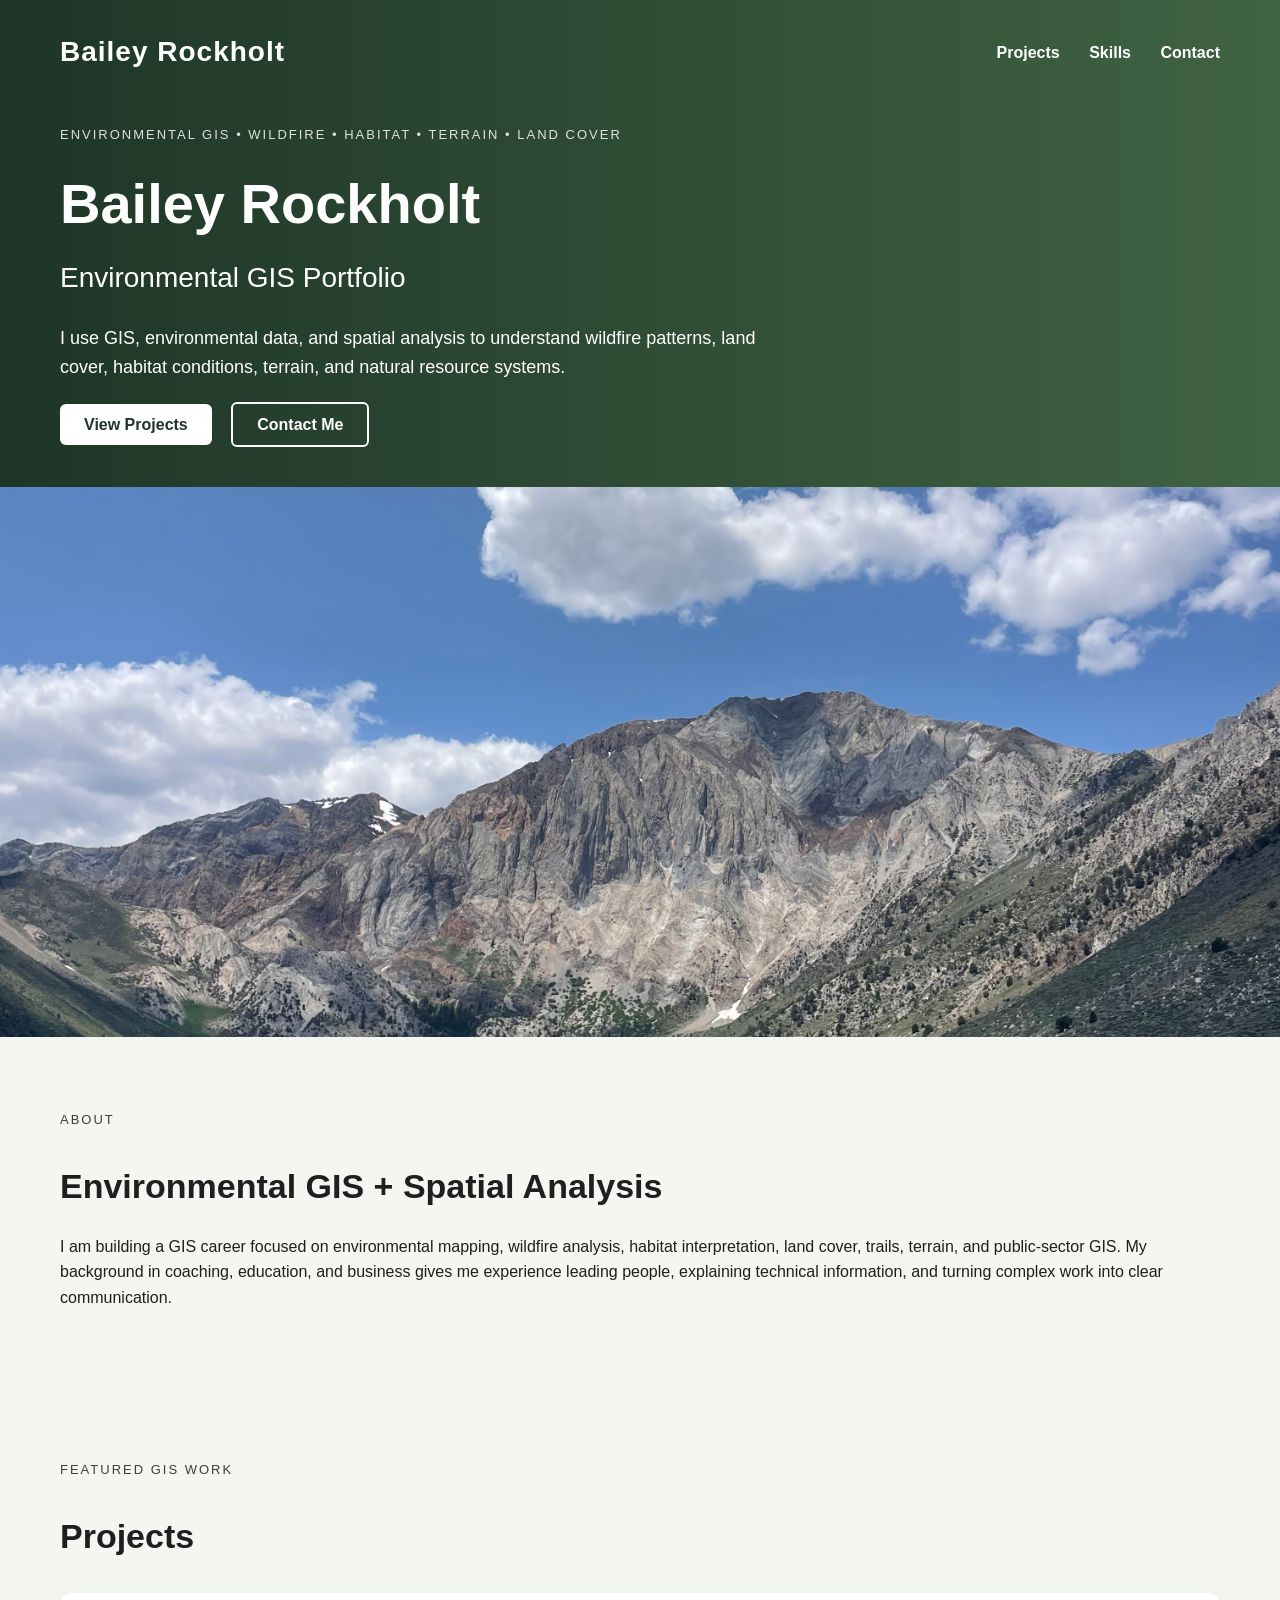
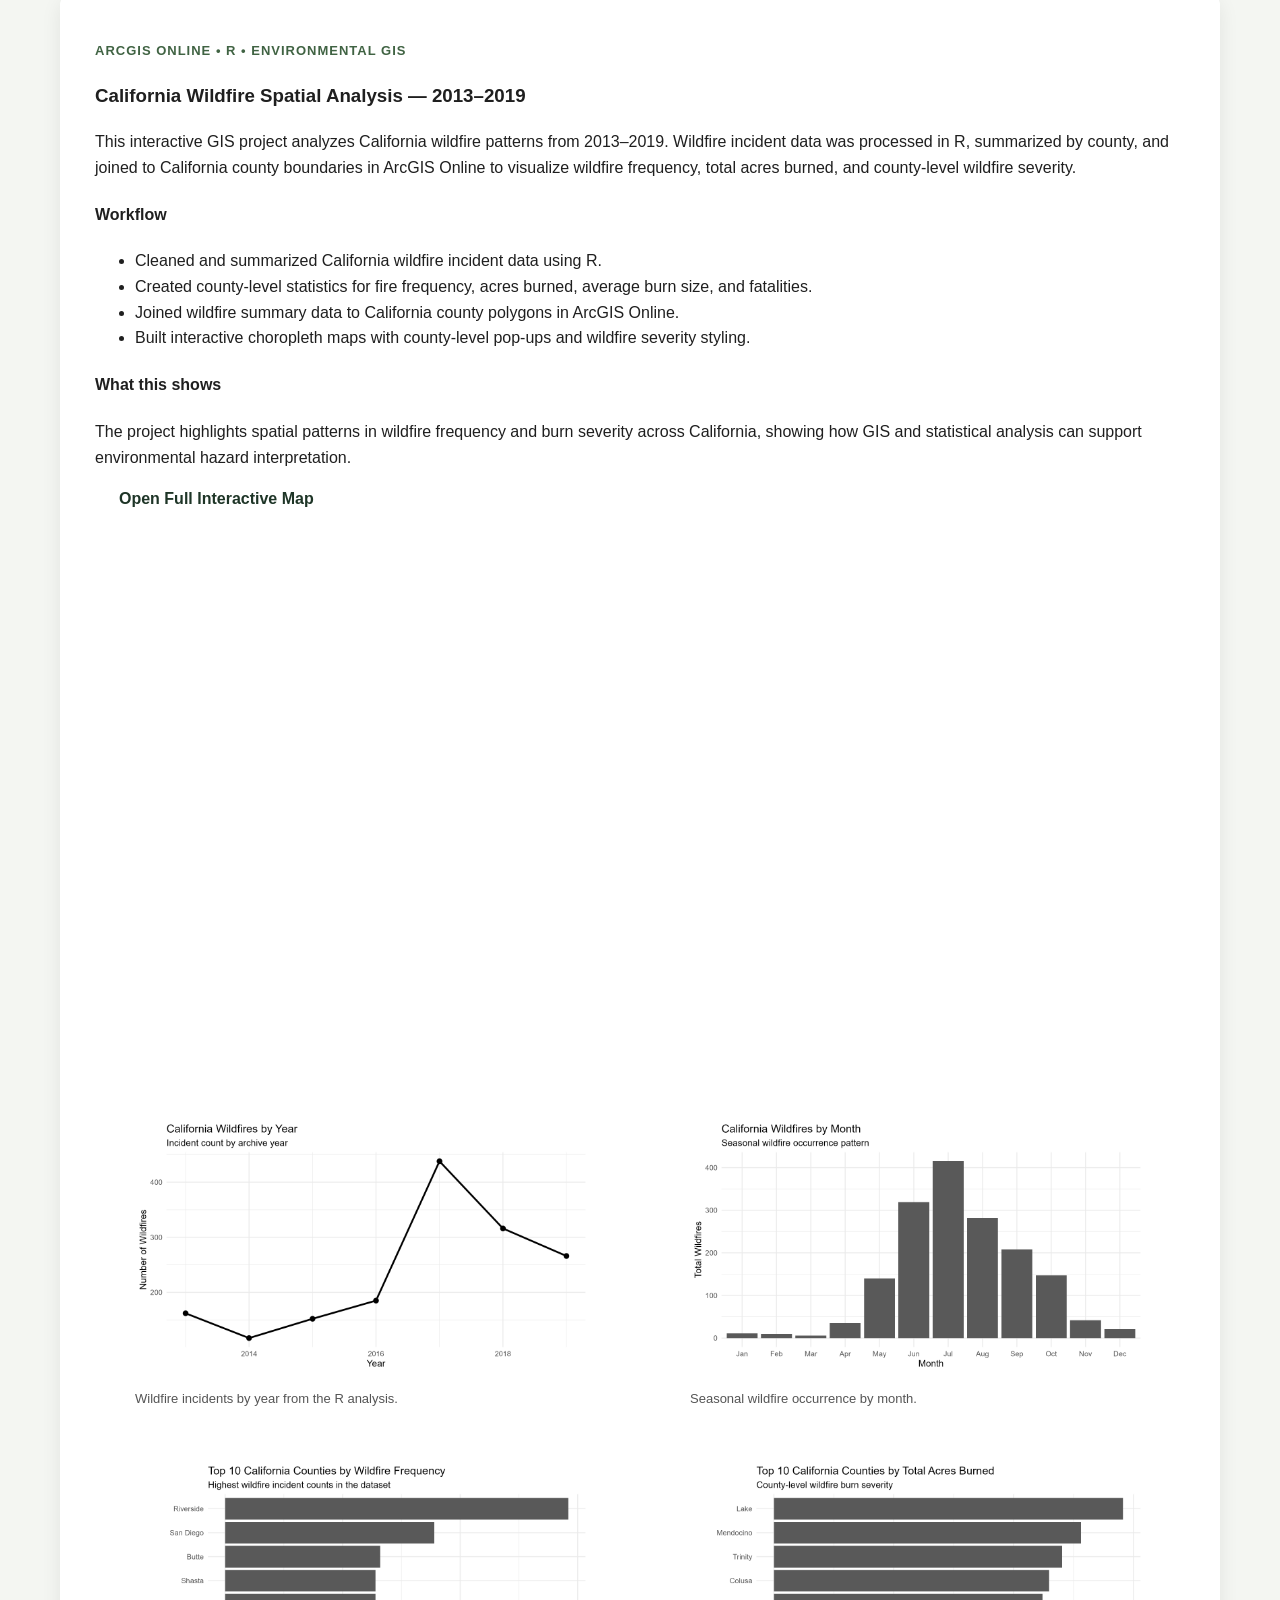
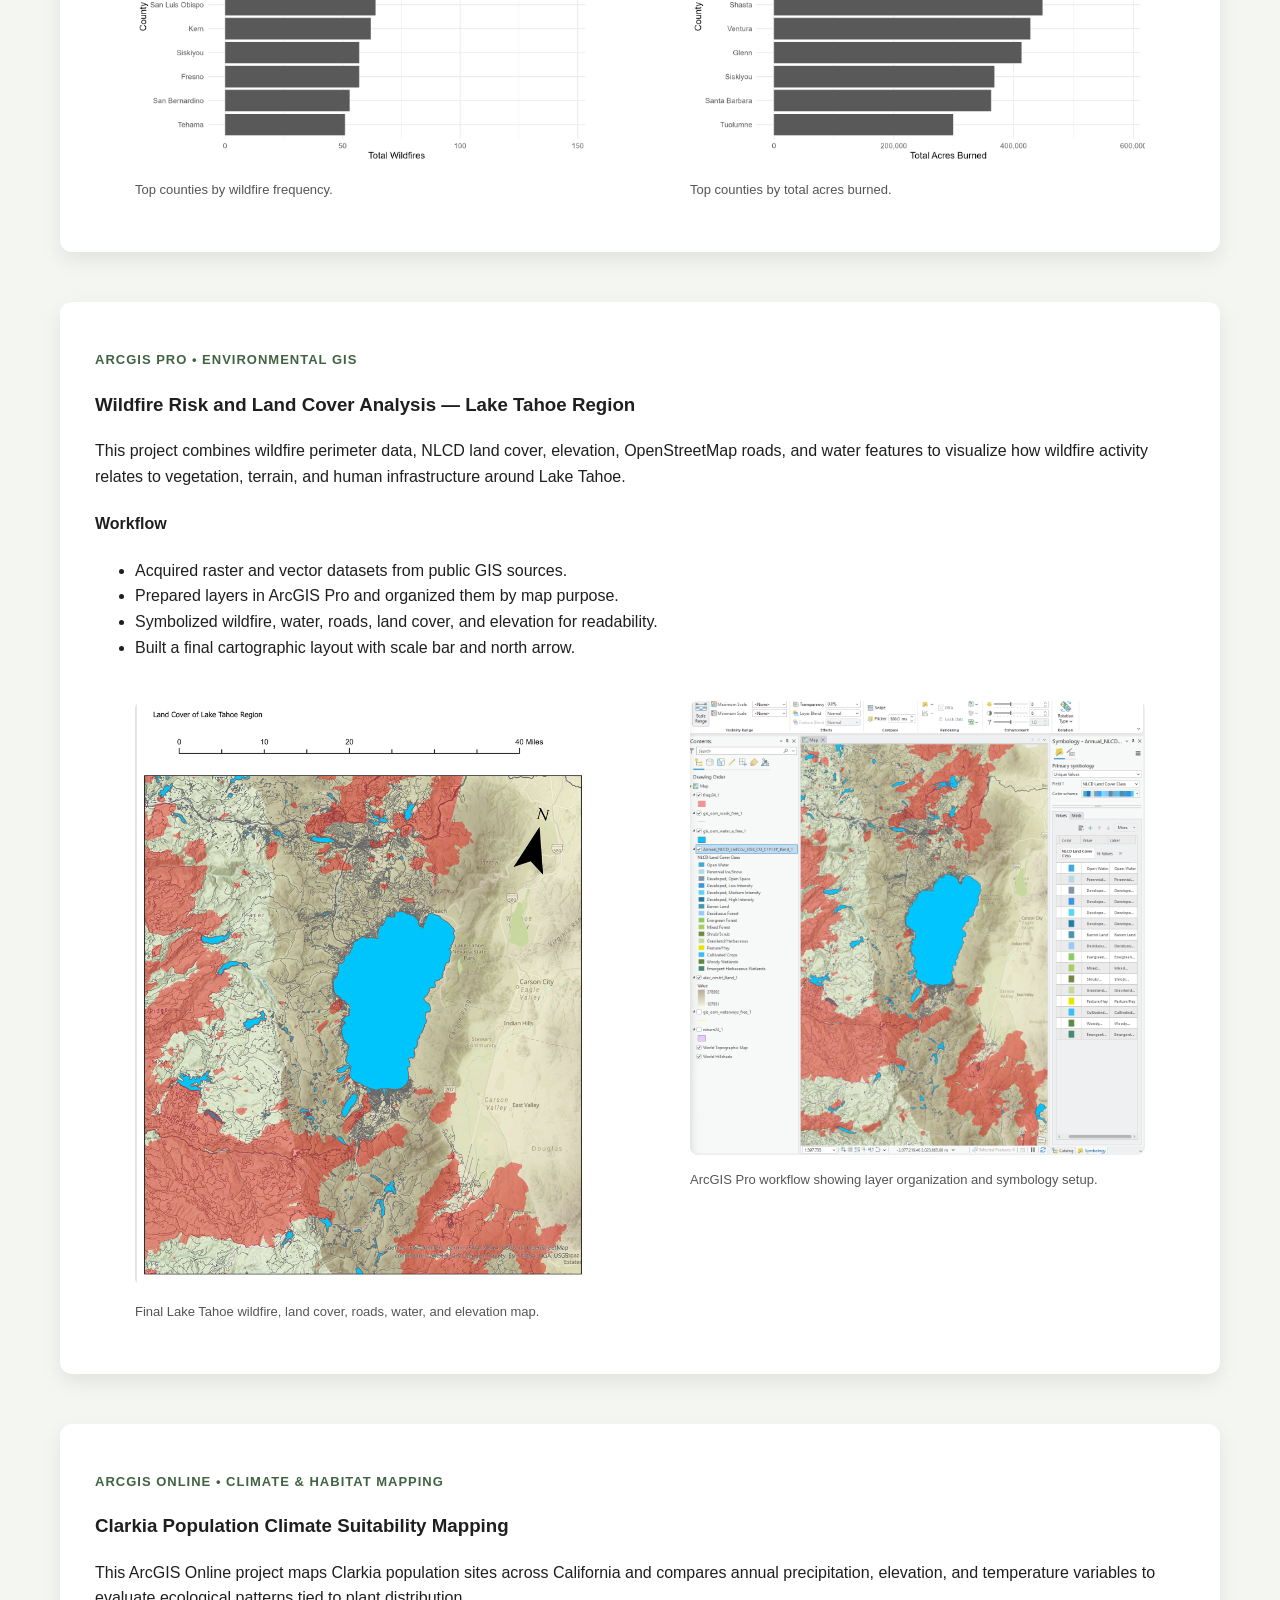
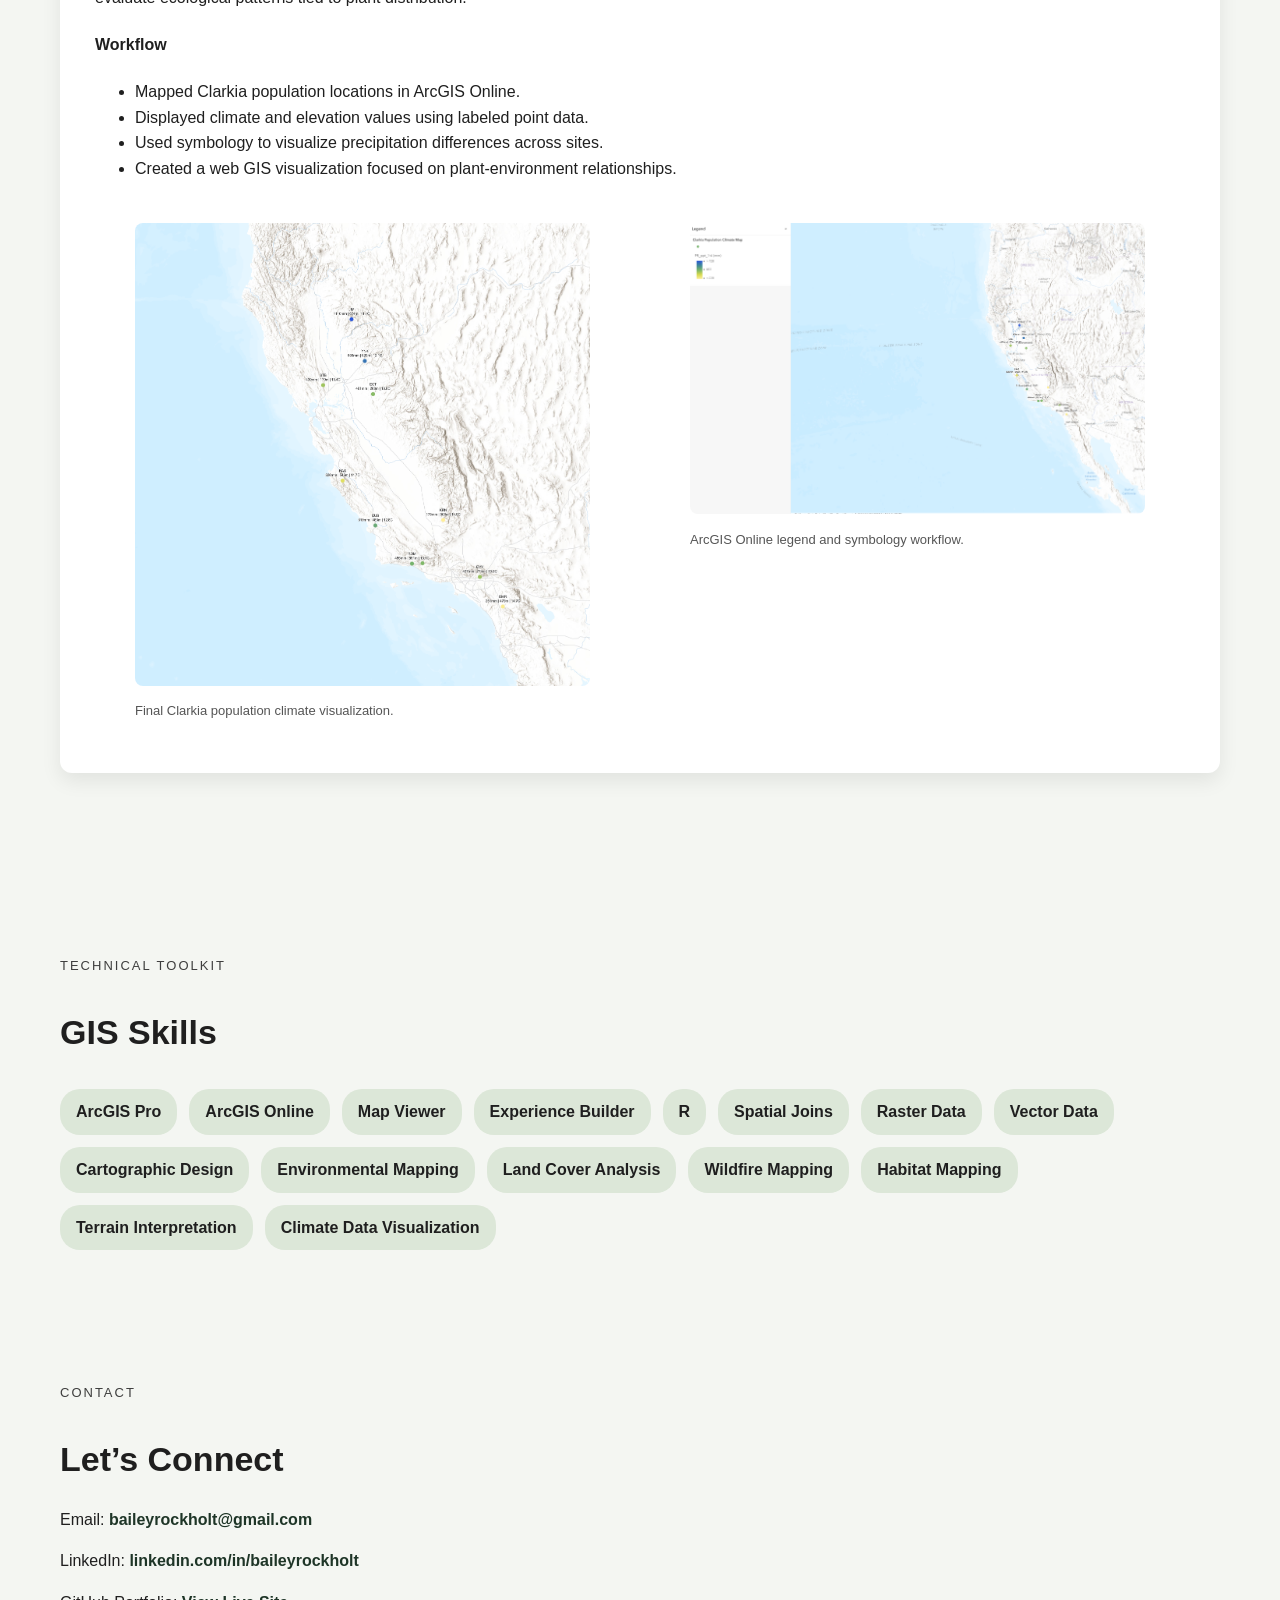
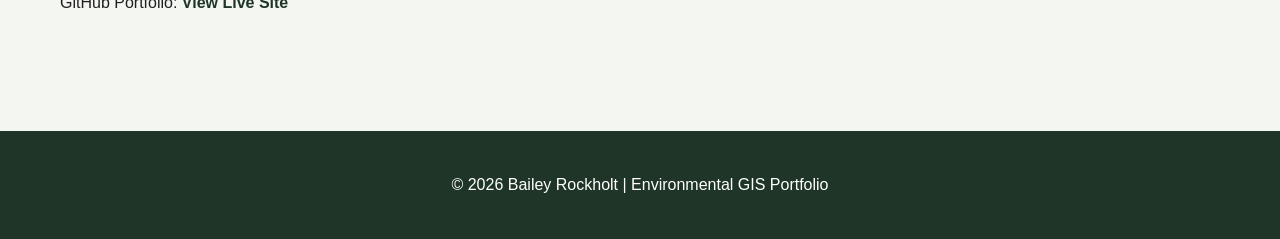
==== index.html @ 4b1bee7f "index.html" ====
<!DOCTYPE html>
<html lang="en">
<head>
  <meta charset="UTF-8" />
  <meta name="viewport" content="width=device-width, initial-scale=1.0" />
  <title>Bailey Rockholt | Environmental GIS Portfolio</title>
  <link rel="stylesheet" href="style.css" />
</head>

<body>
  <header class="hero">
    <nav>
      <div class="logo">Bailey Rockholt</div>
      <div class="nav-links">
        <a href="#projects">Projects</a>
        <a href="#skills">Skills</a>
        <a href="#contact">Contact</a>
      </div>
    </nav>

    <section class="hero-content">
      <p class="eyebrow">Environmental GIS • Wildfire • Habitat • Terrain • Land Cover</p>
      <h1>Bailey Rockholt</h1>
      <h2>Environmental GIS Portfolio</h2>
      <p class="intro">
        I use GIS, environmental data, and spatial analysis to understand wildfire patterns,
        land cover, habitat conditions, terrain, and natural resource systems.
      </p>

      <div class="hero-buttons">
        <a class="button primary" href="#projects">View Projects</a>
        <a class="button secondary" href="#contact">Contact Me</a>
      </div>
    </section>
  </header>

  <section class="hero-image-banner">
    <img src="hero-outdoors.jpeg" alt="Outdoor mountain lake landscape" />
  </section>

  <main>
    <section class="section about">
      <p class="eyebrow">About</p>
      <h2>Environmental GIS + Spatial Analysis</h2>
      <p>
        I am building a GIS career focused on environmental mapping, wildfire analysis,
        habitat interpretation, land cover, trails, terrain, and public-sector GIS.
        My background in coaching, education, and business gives me experience leading people,
        explaining technical information, and turning complex work into clear communication.
      </p>
    </section>

    <section id="projects" class="section">
      <div class="section-heading">
        <p class="eyebrow">Featured GIS Work</p>
        <h2>Projects</h2>
      </div>

      <article class="project-card featured-card">
        <div class="project-text">
          <p class="tag">ArcGIS Online • R • Environmental GIS</p>
          <h3>California Wildfire Spatial Analysis — 2013–2019</h3>
          <p>
            This interactive GIS project analyzes California wildfire patterns from 2013–2019.
            Wildfire incident data was processed in R, summarized by county, and joined to
            California county boundaries in ArcGIS Online to visualize wildfire frequency,
            total acres burned, and county-level wildfire severity.
          </p>

          <h4>Workflow</h4>
          <ul>
            <li>Cleaned and summarized California wildfire incident data using R.</li>
            <li>Created county-level statistics for fire frequency, acres burned, average burn size, and fatalities.</li>
            <li>Joined wildfire summary data to California county polygons in ArcGIS Online.</li>
            <li>Built interactive choropleth maps with county-level pop-ups and wildfire severity styling.</li>
          </ul>

          <h4>What this shows</h4>
          <p>
            The project highlights spatial patterns in wildfire frequency and burn severity across California,
            showing how GIS and statistical analysis can support environmental hazard interpretation.
          </p>

          <a class="button primary" href="https://arcg.is/1vK0ru3" target="_blank">
            Open Full Interactive Map
          </a>
        </div>

        <div class="map-embed">
          <iframe
            src="https://www.arcgis.com/apps/Embed/index.html?webmap=9f0e311728474400ae384e9b4a210f7d&extent=-125.7,31.1,-113.3,42.4&zoom=true&previewImage=false&scale=true&disable_scroll=true&theme=light"
            width="100%"
            height="560"
            frameborder="0"
            allowfullscreen>
          </iframe>
        </div>

        <div class="project-gallery">
          <figure>
            <img src="wildfire_year_chart.png" alt="California wildfires by year chart" />
            <figcaption>Wildfire incidents by year from the R analysis.</figcaption>
          </figure>

          <figure>
            <img src="wildfire_month_chart.png" alt="California wildfires by month chart" />
            <figcaption>Seasonal wildfire occurrence by month.</figcaption>
          </figure>

          <figure>
            <img src="wildfire_county_frequency_chart.png" alt="Top California counties by wildfire frequency chart" />
            <figcaption>Top counties by wildfire frequency.</figcaption>
          </figure>

          <figure>
            <img src="wildfire_acres_burned_chart.png" alt="Top California counties by acres burned chart" />
            <figcaption>Top counties by total acres burned.</figcaption>
          </figure>
        </div>
      </article>

      <article class="project-card">
        <div class="project-text">
          <p class="tag">ArcGIS Pro • Environmental GIS</p>
          <h3>Wildfire Risk and Land Cover Analysis — Lake Tahoe Region</h3>
          <p>
            This project combines wildfire perimeter data, NLCD land cover, elevation,
            OpenStreetMap roads, and water features to visualize how wildfire activity relates
            to vegetation, terrain, and human infrastructure around Lake Tahoe.
          </p>

          <h4>Workflow</h4>
          <ul>
            <li>Acquired raster and vector datasets from public GIS sources.</li>
            <li>Prepared layers in ArcGIS Pro and organized them by map purpose.</li>
            <li>Symbolized wildfire, water, roads, land cover, and elevation for readability.</li>
            <li>Built a final cartographic layout with scale bar and north arrow.</li>
          </ul>
        </div>

        <div class="project-gallery two-image">
          <figure>
            <img src="tahoe-final-map.png" alt="Final Lake Tahoe wildfire and land cover GIS map" />
            <figcaption>Final Lake Tahoe wildfire, land cover, roads, water, and elevation map.</figcaption>
          </figure>

          <figure>
            <img src="tahoe-workflow.png" alt="ArcGIS Pro Tahoe workflow screenshot" />
            <figcaption>ArcGIS Pro workflow showing layer organization and symbology setup.</figcaption>
          </figure>
        </div>
      </article>

      <article class="project-card">
        <div class="project-text">
          <p class="tag">ArcGIS Online • Climate & Habitat Mapping</p>
          <h3>Clarkia Population Climate Suitability Mapping</h3>
          <p>
            This ArcGIS Online project maps Clarkia population sites across California and compares
            annual precipitation, elevation, and temperature variables to evaluate ecological patterns
            tied to plant distribution.
          </p>

          <h4>Workflow</h4>
          <ul>
            <li>Mapped Clarkia population locations in ArcGIS Online.</li>
            <li>Displayed climate and elevation values using labeled point data.</li>
            <li>Used symbology to visualize precipitation differences across sites.</li>
            <li>Created a web GIS visualization focused on plant-environment relationships.</li>
          </ul>
        </div>

        <div class="project-gallery two-image">
          <figure>
            <img src="clarkia-final-map.png" alt="Clarkia final climate map" />
            <figcaption>Final Clarkia population climate visualization.</figcaption>
          </figure>

          <figure>
            <img src="clarkia-workflow.png" alt="Clarkia ArcGIS Online workflow screenshot" />
            <figcaption>ArcGIS Online legend and symbology workflow.</figcaption>
          </figure>
        </div>
      </article>
    </section>

    <section id="skills" class="section skills">
      <div class="section-heading">
        <p class="eyebrow">Technical Toolkit</p>
        <h2>GIS Skills</h2>
      </div>

      <div class="skill-grid">
        <span>ArcGIS Pro</span>
        <span>ArcGIS Online</span>
        <span>Map Viewer</span>
        <span>Experience Builder</span>
        <span>R</span>
        <span>Spatial Joins</span>
        <span>Raster Data</span>
        <span>Vector Data</span>
        <span>Cartographic Design</span>
        <span>Environmental Mapping</span>
        <span>Land Cover Analysis</span>
        <span>Wildfire Mapping</span>
        <span>Habitat Mapping</span>
        <span>Terrain Interpretation</span>
        <span>Climate Data Visualization</span>
      </div>
    </section>

    <section id="contact" class="section contact">
      <p class="eyebrow">Contact</p>
      <h2>Let’s Connect</h2>
      <p>Email: <a href="mailto:baileyrockholt@gmail.com">baileyrockholt@gmail.com</a></p>
      <p>LinkedIn: <a href="https://linkedin.com/in/baileyrockholt" target="_blank">linkedin.com/in/baileyrockholt</a></p>
      <p>GitHub Portfolio: <a href="https://baileyrockholt.github.io/Bailey-Rockholt-GIS-Portfolio/" target="_blank">View Live Site</a></p>
    </section>
  </main>

  <footer>
    <p>© 2026 Bailey Rockholt | Environmental GIS Portfolio</p>
  </footer>
</body>
</html>
---- style.css ----
body {
    margin: 0;
    font-family: Arial, Helvetica, sans-serif;
    background: #f4f6f2;
    color: #1f1f1f;
    line-height: 1.6;
}

.hero {
    background: linear-gradient(to right, #1e3527, #406343);
    color: white;
    padding: 30px 60px 50px 60px;
}

nav {
    display: flex;
    justify-content: space-between;
    align-items: center;
    margin-bottom: 50px;
}

.logo {
    font-size: 28px;
    font-weight: bold;
    letter-spacing: 1px;
}

.nav-links a {
    color: white;
    text-decoration: none;
    margin-left: 25px;
    font-weight: bold;
}

.hero-content {
    max-width: 800px;
}

.eyebrow {
    text-transform: uppercase;
    letter-spacing: 2px;
    font-size: 13px;
    opacity: .85;
}

.hero h1 {
    font-size: 56px;
    margin: 10px 0 0 0;
}

.hero h2 {
    font-size: 28px;
    margin-top: 8px;
    font-weight: normal;
}

.intro {
    font-size: 18px;
    max-width: 700px;
    margin-top: 20px;
}

.hero-buttons {
    margin-top: 30px;
}

.button {
    padding: 12px 24px;
    text-decoration: none;
    border-radius: 6px;
    margin-right: 15px;
    font-weight: bold;
}

.primary {
    background: white;
    color: #1e3527;
}

.secondary {
    border: 2px solid white;
    color: white;
}

.hero-image-banner img {
    width: 100%;
    max-height: 550px;
    object-fit: cover;
    display: block;
}

.section {
    padding: 60px;
}

.section-heading {
    margin-bottom: 30px;
}

.section h2 {
    font-size: 34px;
    margin-bottom: 20px;
}

.project-card {
    background: white;
    padding: 35px;
    margin-bottom: 50px;
    border-radius: 12px;
    box-shadow: 0 8px 20px rgba(0,0,0,0.08);
}

.tag {
    color: #406343;
    font-weight: bold;
    text-transform: uppercase;
    font-size: 13px;
    letter-spacing: 1px;
}

.project-gallery {
    display: grid;
    grid-template-columns: 1fr 1fr;
    gap: 20px;
    margin-top: 25px;
}

.project-gallery img {
    width: 100%;
    border-radius: 8px;
}

.project-gallery figcaption {
    font-size: 13px;
    margin-top: 8px;
    color: #555;
}

.skill-grid {
    display: flex;
    flex-wrap: wrap;
    gap: 12px;
}

.skill-grid span {
    background: #dce7d8;
    padding: 10px 16px;
    border-radius: 20px;
    font-weight: bold;
}

.contact a {
    color: #1e3527;
    text-decoration: none;
    font-weight: bold;
}

footer {
    background: #1e3527;
    color: white;
    text-align: center;
    padding: 25px;
    margin-top: 40px;
}
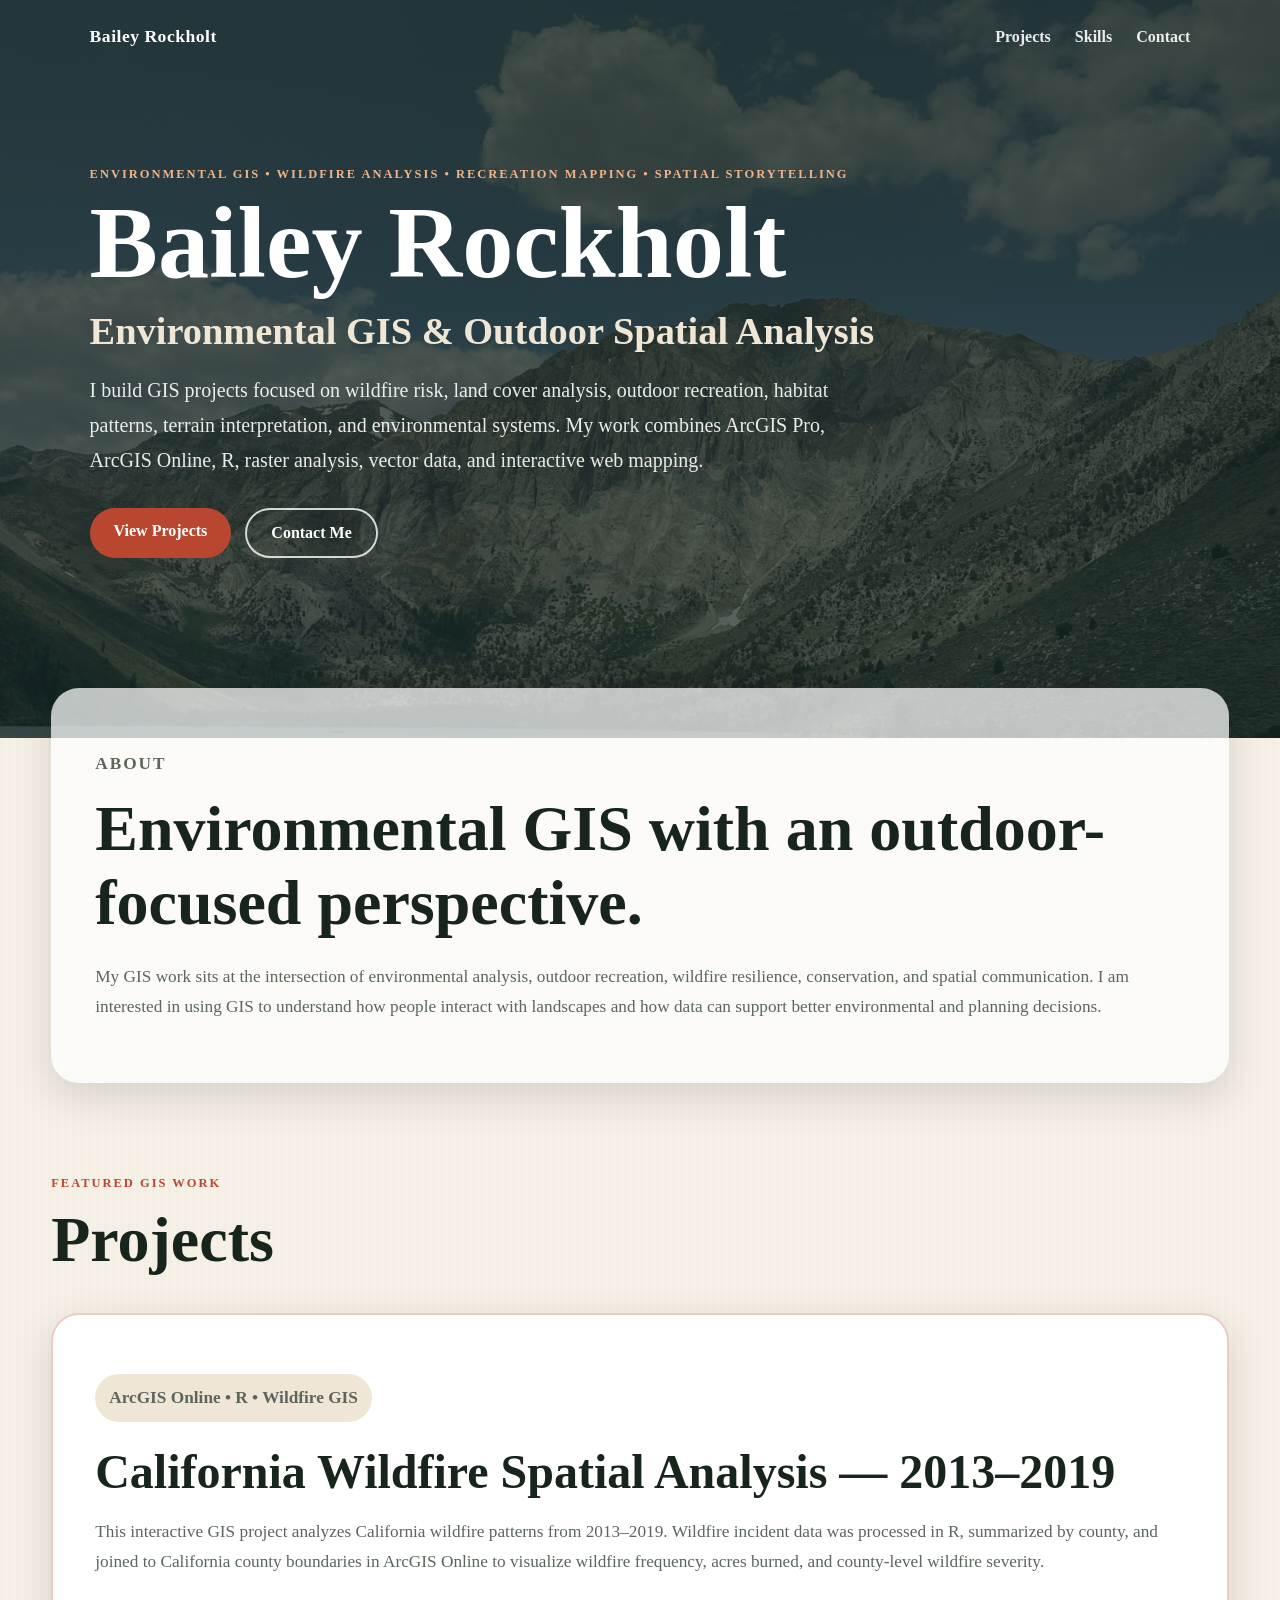
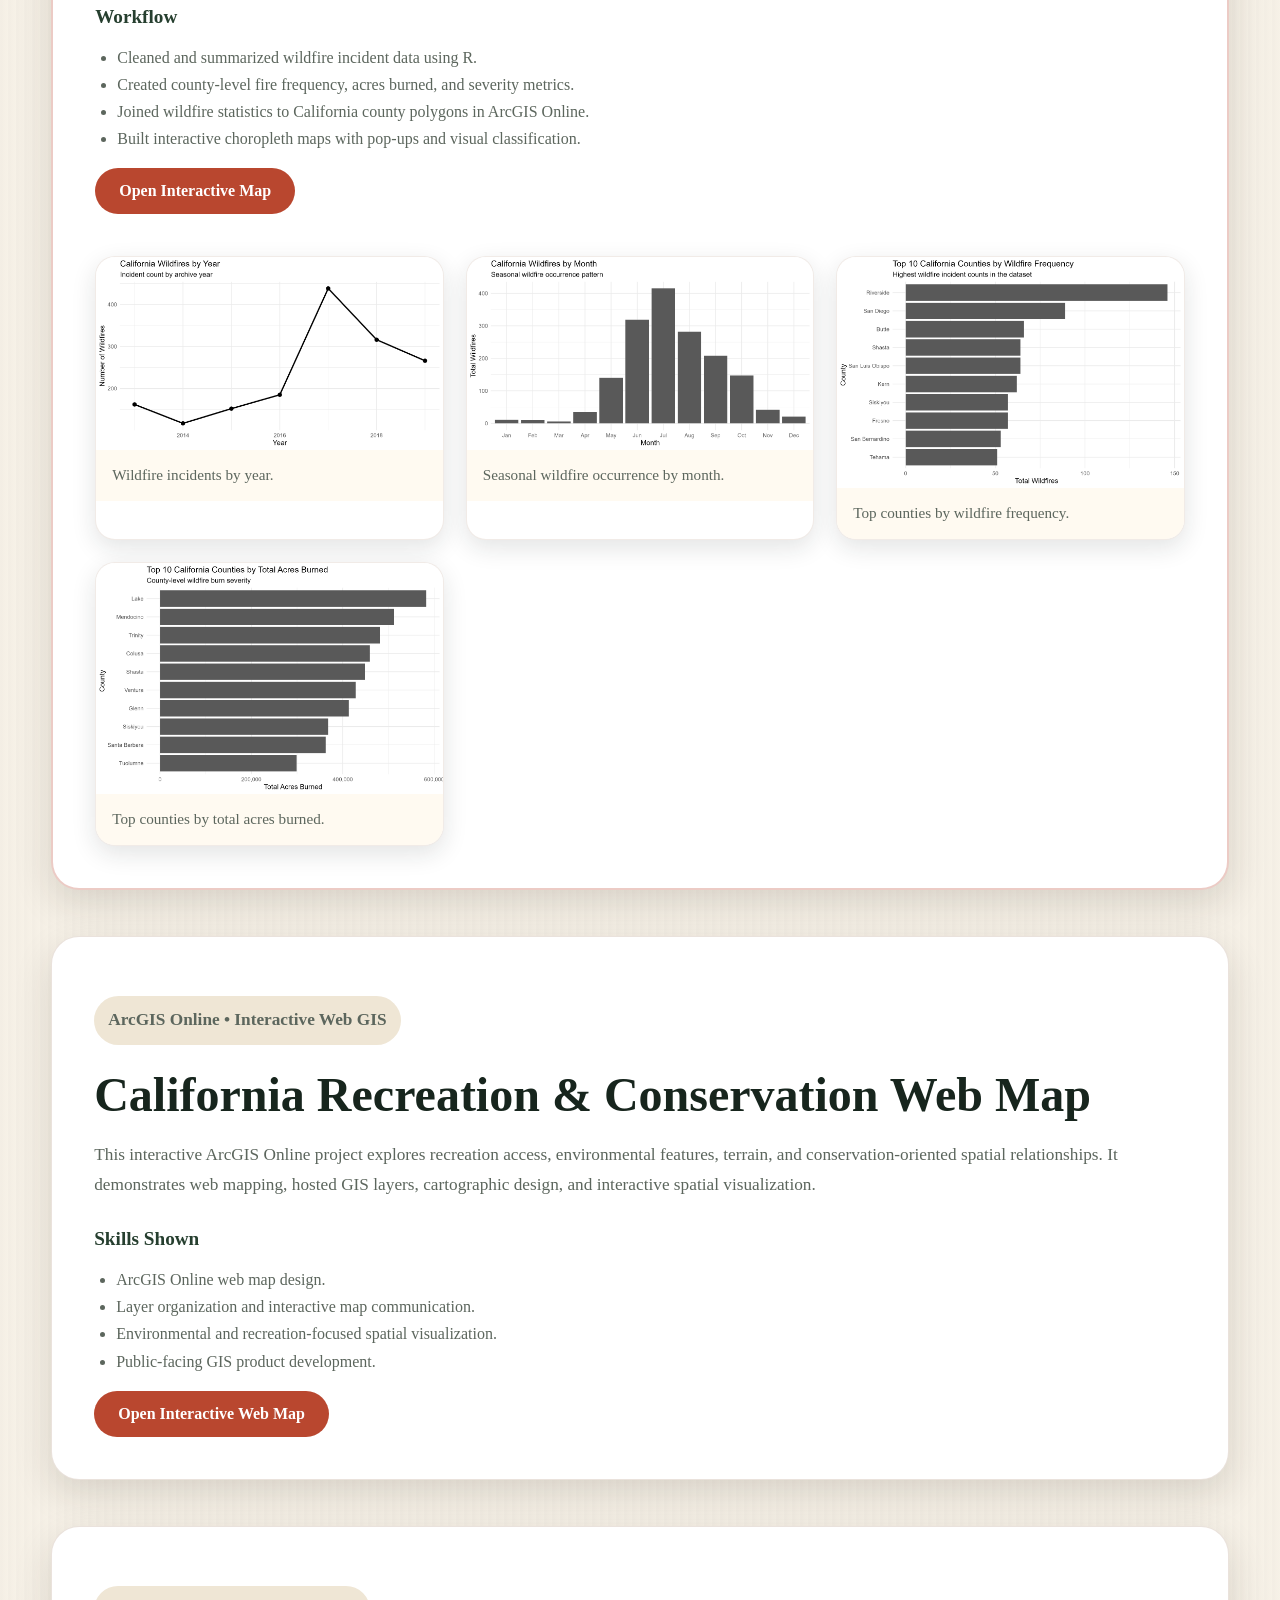
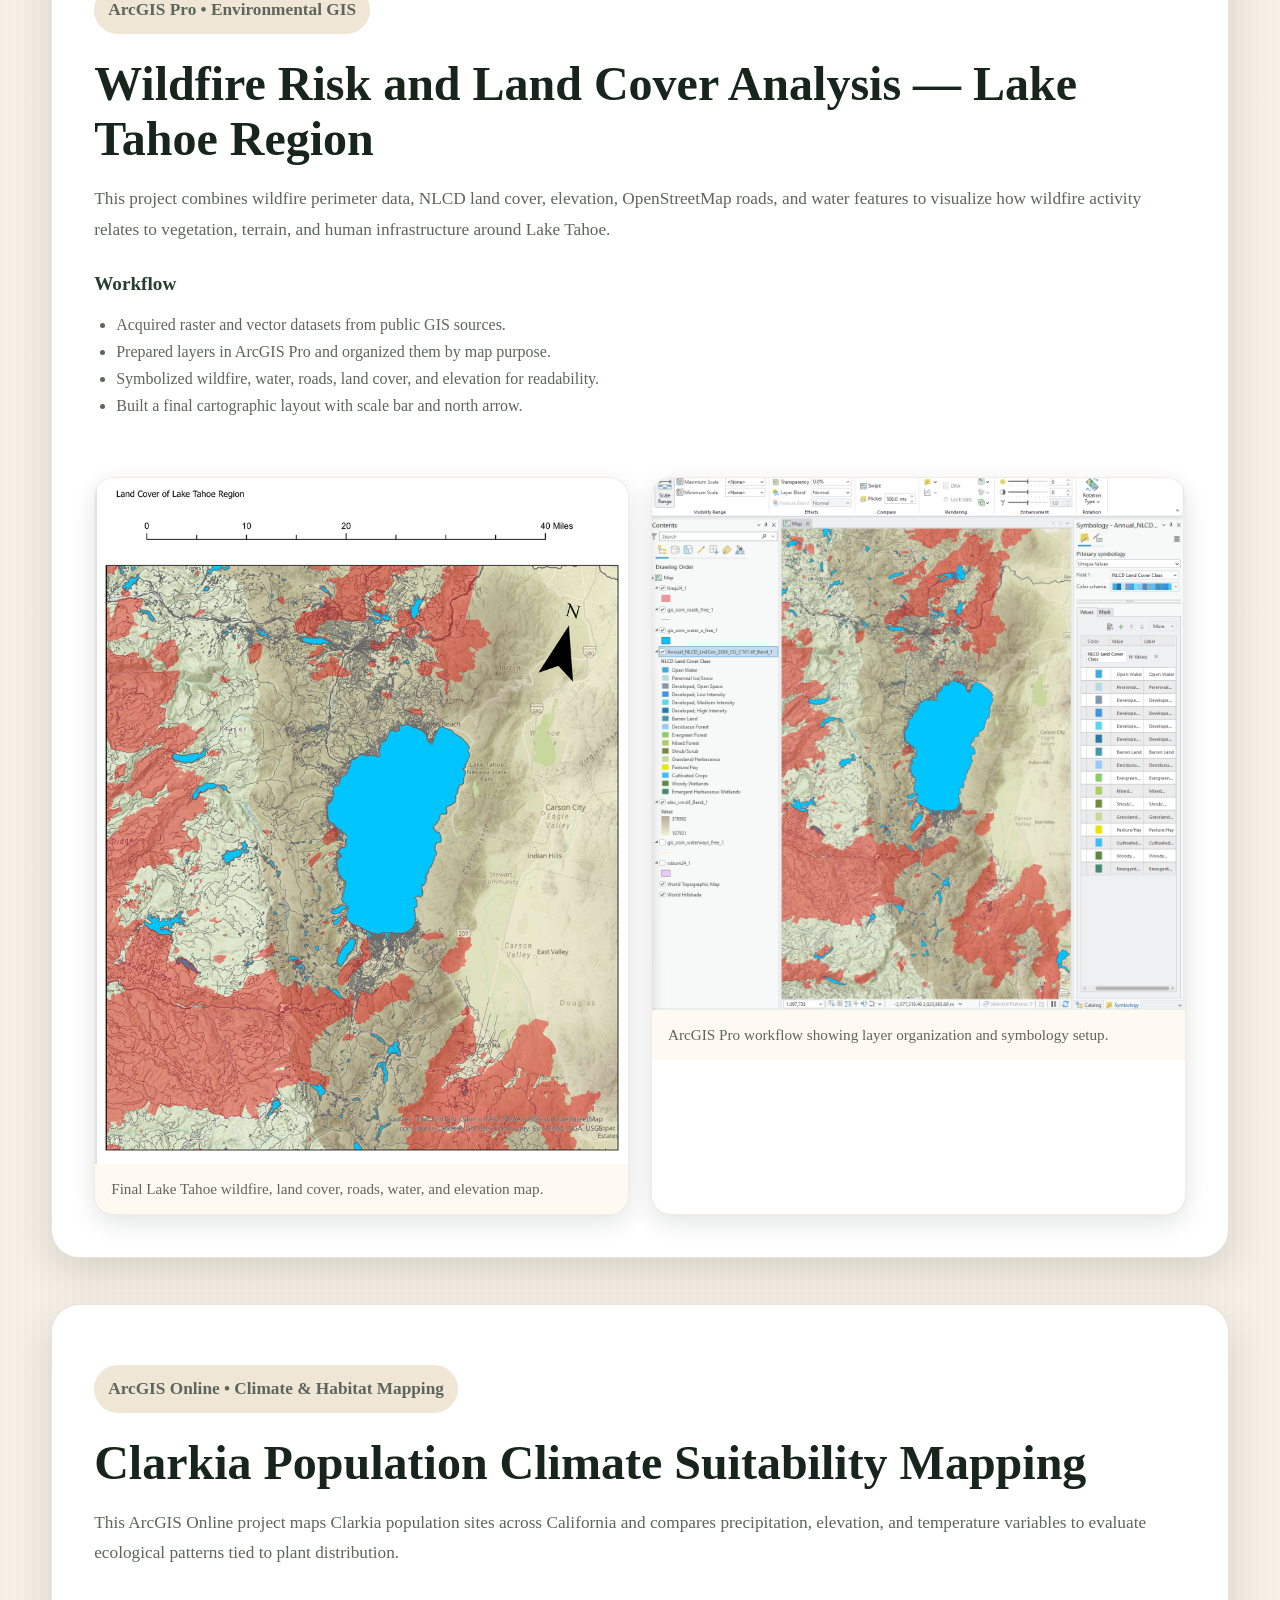
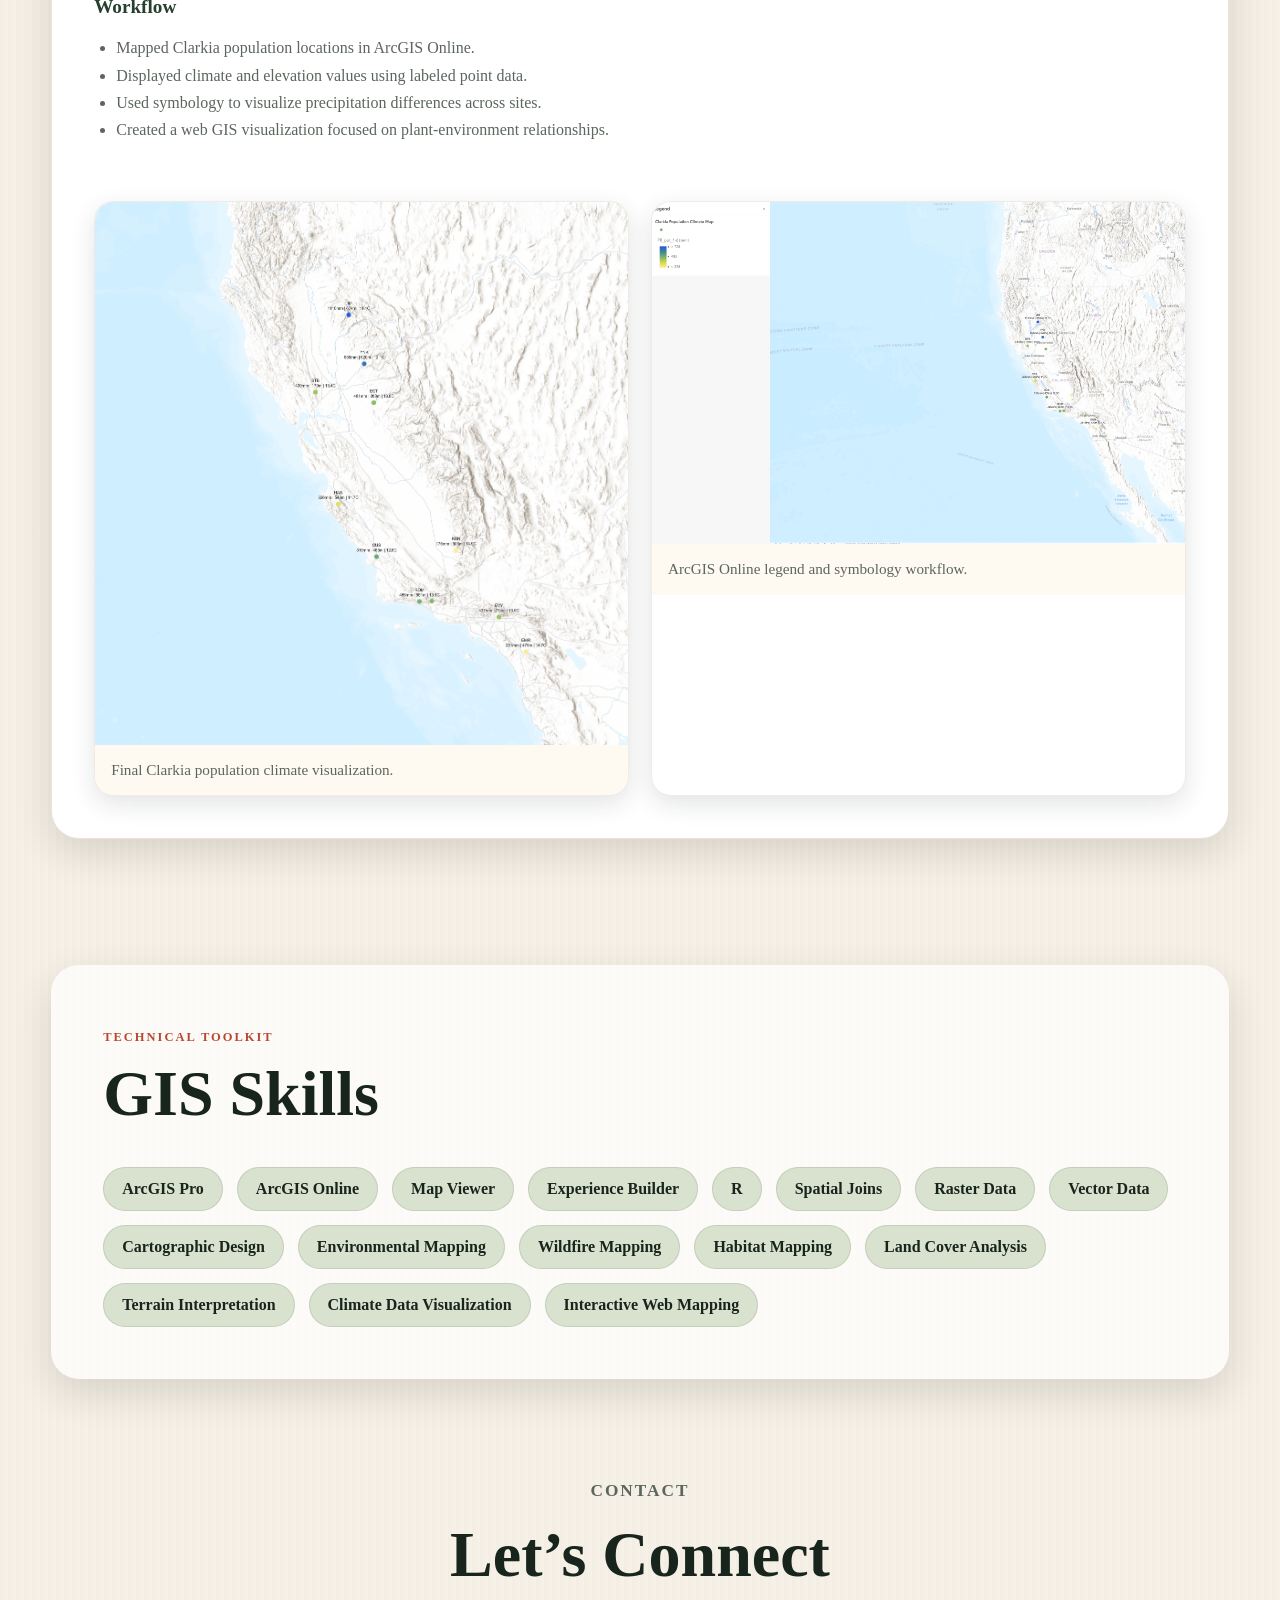
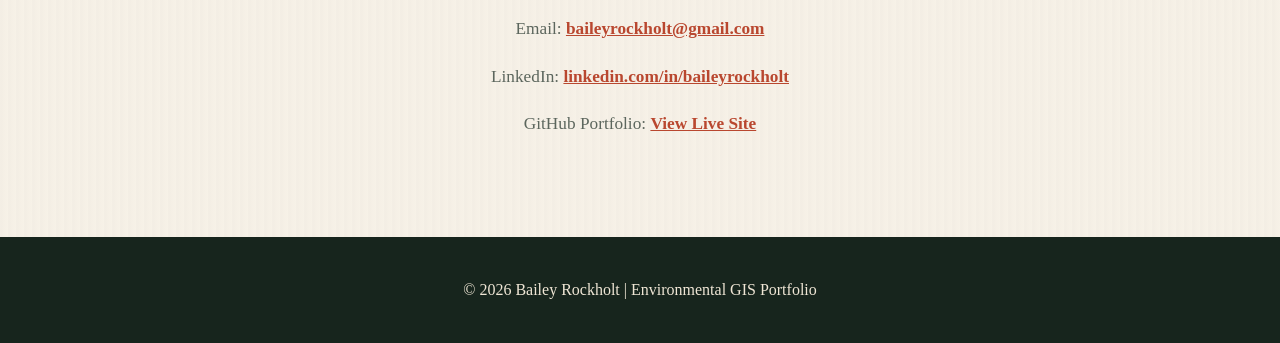
==== commit 55f1a862: "index.html" ====
--- a/index.html
+++ b/index.html
@@ -19,12 +19,13 @@
     </nav>
 
     <section class="hero-content">
-      <p class="eyebrow">Environmental GIS • Wildfire • Habitat • Terrain • Land Cover</p>
+      <p class="eyebrow">Environmental GIS • Wildfire Analysis • Recreation Mapping • Spatial Storytelling</p>
       <h1>Bailey Rockholt</h1>
-      <h2>Environmental GIS Portfolio</h2>
+      <h2>Environmental GIS & Outdoor Spatial Analysis</h2>
       <p class="intro">
-        I use GIS, environmental data, and spatial analysis to understand wildfire patterns,
-        land cover, habitat conditions, terrain, and natural resource systems.
+        I build GIS projects focused on wildfire risk, land cover analysis, outdoor recreation,
+        habitat patterns, terrain interpretation, and environmental systems. My work combines
+        ArcGIS Pro, ArcGIS Online, R, raster analysis, vector data, and interactive web mapping.
       </p>
 
       <div class="hero-buttons">
@@ -34,19 +35,15 @@
     </section>
   </header>
 
-  <section class="hero-image-banner">
-    <img src="hero-outdoors.jpeg" alt="Outdoor mountain lake landscape" />
-  </section>
-
   <main>
     <section class="section about">
       <p class="eyebrow">About</p>
-      <h2>Environmental GIS + Spatial Analysis</h2>
+      <h2>Environmental GIS with an outdoor-focused perspective.</h2>
       <p>
-        I am building a GIS career focused on environmental mapping, wildfire analysis,
-        habitat interpretation, land cover, trails, terrain, and public-sector GIS.
-        My background in coaching, education, and business gives me experience leading people,
-        explaining technical information, and turning complex work into clear communication.
+        My GIS work sits at the intersection of environmental analysis, outdoor recreation,
+        wildfire resilience, conservation, and spatial communication. I am interested in using
+        GIS to understand how people interact with landscapes and how data can support better
+        environmental and planning decisions.
       </p>
     </section>
 
@@ -58,64 +55,72 @@
 
       <article class="project-card featured-card">
         <div class="project-text">
-          <p class="tag">ArcGIS Online • R • Environmental GIS</p>
+          <p class="tag">ArcGIS Online • R • Wildfire GIS</p>
           <h3>California Wildfire Spatial Analysis — 2013–2019</h3>
           <p>
             This interactive GIS project analyzes California wildfire patterns from 2013–2019.
             Wildfire incident data was processed in R, summarized by county, and joined to
             California county boundaries in ArcGIS Online to visualize wildfire frequency,
-            total acres burned, and county-level wildfire severity.
+            acres burned, and county-level wildfire severity.
           </p>
 
           <h4>Workflow</h4>
           <ul>
-            <li>Cleaned and summarized California wildfire incident data using R.</li>
-            <li>Created county-level statistics for fire frequency, acres burned, average burn size, and fatalities.</li>
-            <li>Joined wildfire summary data to California county polygons in ArcGIS Online.</li>
-            <li>Built interactive choropleth maps with county-level pop-ups and wildfire severity styling.</li>
-          </ul>
-
-          <h4>What this shows</h4>
-          <p>
-            The project highlights spatial patterns in wildfire frequency and burn severity across California,
-            showing how GIS and statistical analysis can support environmental hazard interpretation.
-          </p>
+            <li>Cleaned and summarized wildfire incident data using R.</li>
+            <li>Created county-level fire frequency, acres burned, and severity metrics.</li>
+            <li>Joined wildfire statistics to California county polygons in ArcGIS Online.</li>
+            <li>Built interactive choropleth maps with pop-ups and visual classification.</li>
+          </ul>
 
           <a class="button primary" href="https://arcg.is/1vK0ru3" target="_blank">
-            Open Full Interactive Map
+            Open Interactive Map
           </a>
         </div>
 
-        <div class="map-embed">
-          <iframe
-            src="https://www.arcgis.com/apps/Embed/index.html?webmap=9f0e311728474400ae384e9b4a210f7d&extent=-125.7,31.1,-113.3,42.4&zoom=true&previewImage=false&scale=true&disable_scroll=true&theme=light"
-            width="100%"
-            height="560"
-            frameborder="0"
-            allowfullscreen>
-          </iframe>
-        </div>
-
         <div class="project-gallery">
           <figure>
             <img src="wildfire_year_chart.png" alt="California wildfires by year chart" />
-            <figcaption>Wildfire incidents by year from the R analysis.</figcaption>
-          </figure>
-
+            <figcaption>Wildfire incidents by year.</figcaption>
+          </figure>
           <figure>
             <img src="wildfire_month_chart.png" alt="California wildfires by month chart" />
             <figcaption>Seasonal wildfire occurrence by month.</figcaption>
           </figure>
-
           <figure>
             <img src="wildfire_county_frequency_chart.png" alt="Top California counties by wildfire frequency chart" />
             <figcaption>Top counties by wildfire frequency.</figcaption>
           </figure>
-
           <figure>
             <img src="wildfire_acres_burned_chart.png" alt="Top California counties by acres burned chart" />
             <figcaption>Top counties by total acres burned.</figcaption>
           </figure>
+        </div>
+      </article>
+
+      <article class="project-card">
+        <div class="project-text">
+          <p class="tag">ArcGIS Online • Interactive Web GIS</p>
+          <h3>California Recreation & Conservation Web Map</h3>
+          <p>
+            This interactive ArcGIS Online project explores recreation access, environmental
+            features, terrain, and conservation-oriented spatial relationships. It demonstrates
+            web mapping, hosted GIS layers, cartographic design, and interactive spatial
+            visualization.
+          </p>
+
+          <h4>Skills Shown</h4>
+          <ul>
+            <li>ArcGIS Online web map design.</li>
+            <li>Layer organization and interactive map communication.</li>
+            <li>Environmental and recreation-focused spatial visualization.</li>
+            <li>Public-facing GIS product development.</li>
+          </ul>
+
+          <a class="button primary"
+             href="https://cuesta.maps.arcgis.com/apps/mapviewer/index.html?webmap=8f87df10fd2b419f9c45ee53890ff7ae"
+             target="_blank">
+            Open Interactive Web Map
+          </a>
         </div>
       </article>
 
@@ -140,10 +145,9 @@
 
         <div class="project-gallery two-image">
           <figure>
-            <img src="tahoe-final-map.png" alt="Final Lake Tahoe wildfire and land cover GIS map" />
+            <img src="tahoe-final-map.png" alt="Lake Tahoe wildfire and land cover GIS map" />
             <figcaption>Final Lake Tahoe wildfire, land cover, roads, water, and elevation map.</figcaption>
           </figure>
-
           <figure>
             <img src="tahoe-workflow.png" alt="ArcGIS Pro Tahoe workflow screenshot" />
             <figcaption>ArcGIS Pro workflow showing layer organization and symbology setup.</figcaption>
@@ -156,9 +160,9 @@
           <p class="tag">ArcGIS Online • Climate & Habitat Mapping</p>
           <h3>Clarkia Population Climate Suitability Mapping</h3>
           <p>
-            This ArcGIS Online project maps Clarkia population sites across California and compares
-            annual precipitation, elevation, and temperature variables to evaluate ecological patterns
-            tied to plant distribution.
+            This ArcGIS Online project maps Clarkia population sites across California and
+            compares precipitation, elevation, and temperature variables to evaluate ecological
+            patterns tied to plant distribution.
           </p>
 
           <h4>Workflow</h4>
@@ -175,7 +179,6 @@
             <img src="clarkia-final-map.png" alt="Clarkia final climate map" />
             <figcaption>Final Clarkia population climate visualization.</figcaption>
           </figure>
-
           <figure>
             <img src="clarkia-workflow.png" alt="Clarkia ArcGIS Online workflow screenshot" />
             <figcaption>ArcGIS Online legend and symbology workflow.</figcaption>
@@ -201,11 +204,12 @@
         <span>Vector Data</span>
         <span>Cartographic Design</span>
         <span>Environmental Mapping</span>
-        <span>Land Cover Analysis</span>
         <span>Wildfire Mapping</span>
         <span>Habitat Mapping</span>
+        <span>Land Cover Analysis</span>
         <span>Terrain Interpretation</span>
         <span>Climate Data Visualization</span>
+        <span>Interactive Web Mapping</span>
       </div>
     </section>
 
--- a/style.css
+++ b/style.css
@@ -1,164 +1,360 @@
+:root {
+  --forest: #263f2f;
+  --deep-forest: #17251d;
+  --wood: #8b5e3c;
+  --tan: #efe6d5;
+  --cream: #faf7ef;
+  --clay: #b9472f;
+  --sage: #d9e2cf;
+  --text: #1f2a24;
+  --muted: #5c665d;
+  --card: #ffffff;
+  --shadow: 0 14px 38px rgba(35, 25, 15, 0.14);
+}
+
+* {
+  box-sizing: border-box;
+}
+
 body {
-    margin: 0;
-    font-family: Arial, Helvetica, sans-serif;
-    background: #f4f6f2;
-    color: #1f1f1f;
-    line-height: 1.6;
+  margin: 0;
+  font-family: Georgia, "Times New Roman", serif;
+  background:
+    linear-gradient(rgba(250, 247, 239, 0.94), rgba(250, 247, 239, 0.94)),
+    repeating-linear-gradient(
+      90deg,
+      #8b5e3c 0px,
+      #8b5e3c 2px,
+      #a87952 4px,
+      #c49a6c 8px
+    );
+  color: var(--text);
+}
+
+a {
+  color: inherit;
 }
 
 .hero {
-    background: linear-gradient(to right, #1e3527, #406343);
-    color: white;
-    padding: 30px 60px 50px 60px;
+  min-height: 82vh;
+  background:
+    linear-gradient(rgba(23, 37, 29, 0.82), rgba(23, 37, 29, 0.7)),
+    url("hero-outdoors.jpeg");
+  background-size: cover;
+  background-position: center;
+  color: white;
+  padding: 26px 7%;
 }
 
 nav {
-    display: flex;
-    justify-content: space-between;
-    align-items: center;
-    margin-bottom: 50px;
+  display: flex;
+  justify-content: space-between;
+  align-items: center;
 }
 
 .logo {
-    font-size: 28px;
-    font-weight: bold;
-    letter-spacing: 1px;
+  font-weight: 800;
+  font-size: 1.1rem;
+  letter-spacing: 0.5px;
+}
+
+.nav-links {
+  display: flex;
+  gap: 24px;
 }
 
 .nav-links a {
-    color: white;
-    text-decoration: none;
-    margin-left: 25px;
-    font-weight: bold;
+  color: white;
+  text-decoration: none;
+  font-weight: 700;
+  opacity: 0.9;
+}
+
+.nav-links a:hover {
+  opacity: 1;
 }
 
 .hero-content {
-    max-width: 800px;
+  max-width: 850px;
+  margin-top: 120px;
 }
 
 .eyebrow {
-    text-transform: uppercase;
-    letter-spacing: 2px;
-    font-size: 13px;
-    opacity: .85;
-}
-
-.hero h1 {
-    font-size: 56px;
-    margin: 10px 0 0 0;
+  text-transform: uppercase;
+  letter-spacing: 2px;
+  color: var(--clay);
+  font-size: 0.78rem;
+  font-weight: 900;
+  margin-bottom: 12px;
+}
+
+.hero .eyebrow {
+  color: #f1b389;
+}
+
+h1 {
+  font-size: clamp(3.5rem, 8vw, 7rem);
+  line-height: 0.95;
+  margin: 0;
 }
 
 .hero h2 {
-    font-size: 28px;
-    margin-top: 8px;
-    font-weight: normal;
+  font-size: clamp(1.6rem, 3vw, 2.7rem);
+  margin: 18px 0;
+  color: var(--tan);
 }
 
 .intro {
-    font-size: 18px;
-    max-width: 700px;
-    margin-top: 20px;
+  max-width: 780px;
+  font-size: 1.25rem;
+  line-height: 1.75;
+  color: rgba(255, 255, 255, 0.9);
 }
 
 .hero-buttons {
-    margin-top: 30px;
+  display: flex;
+  gap: 14px;
+  flex-wrap: wrap;
+  margin-top: 30px;
 }
 
 .button {
-    padding: 12px 24px;
-    text-decoration: none;
-    border-radius: 6px;
-    margin-right: 15px;
-    font-weight: bold;
-}
-
-.primary {
-    background: white;
-    color: #1e3527;
-}
-
-.secondary {
-    border: 2px solid white;
-    color: white;
-}
-
-.hero-image-banner img {
-    width: 100%;
-    max-height: 550px;
-    object-fit: cover;
-    display: block;
+  display: inline-block;
+  padding: 14px 24px;
+  border-radius: 999px;
+  text-decoration: none;
+  font-weight: 800;
+  transition: 0.2s ease;
+}
+
+.button:hover {
+  transform: translateY(-2px);
+}
+
+.button.primary {
+  background: var(--clay);
+  color: white;
+}
+
+.button.secondary {
+  border: 2px solid rgba(255, 255, 255, 0.8);
+  color: white;
+}
+
+.hero-image-banner {
+  display: none;
+}
+
+main {
+  width: 100%;
 }
 
 .section {
-    padding: 60px;
+  width: min(1200px, 92%);
+  margin: 0 auto;
+  padding: 80px 0;
+}
+
+.about {
+  background: rgba(255, 255, 255, 0.72);
+  padding: 44px;
+  margin-top: -50px;
+  border-radius: 28px;
+  box-shadow: var(--shadow);
+  position: relative;
+}
+
+.about h2,
+.section-heading h2,
+.contact h2 {
+  font-size: clamp(2.2rem, 5vw, 4rem);
+  margin: 0 0 22px 0;
+  color: var(--deep-forest);
+}
+
+.about p,
+.project-text p,
+.contact p {
+  font-size: 1.08rem;
+  line-height: 1.75;
+  color: var(--muted);
 }
 
 .section-heading {
-    margin-bottom: 30px;
-}
-
-.section h2 {
-    font-size: 34px;
-    margin-bottom: 20px;
+  margin-bottom: 36px;
 }
 
 .project-card {
-    background: white;
-    padding: 35px;
-    margin-bottom: 50px;
-    border-radius: 12px;
-    box-shadow: 0 8px 20px rgba(0,0,0,0.08);
+  background: var(--card);
+  border-radius: 28px;
+  overflow: hidden;
+  box-shadow: var(--shadow);
+  margin-bottom: 46px;
+  border: 1px solid rgba(139, 94, 60, 0.18);
+}
+
+.featured-card {
+  border: 2px solid rgba(185, 71, 47, 0.28);
+}
+
+.project-text {
+  padding: 42px;
 }
 
 .tag {
-    color: #406343;
-    font-weight: bold;
-    text-transform: uppercase;
-    font-size: 13px;
-    letter-spacing: 1px;
+  display: inline-block;
+  background: var(--tan);
+  color: var(--wood);
+  padding: 9px 14px;
+  border-radius: 999px;
+  font-weight: 900;
+  font-size: 0.82rem;
+  margin-bottom: 14px;
+}
+
+.project-text h3 {
+  font-size: clamp(1.8rem, 4vw, 3rem);
+  color: var(--deep-forest);
+  margin: 8px 0 18px 0;
+}
+
+.project-text h4 {
+  font-size: 1.2rem;
+  color: var(--forest);
+  margin: 28px 0 10px 0;
+}
+
+.project-text ul {
+  color: var(--muted);
+  line-height: 1.7;
+  padding-left: 22px;
+}
+
+.map-embed {
+  padding: 0 42px 42px 42px;
+}
+
+.map-embed iframe {
+  width: 100%;
+  border-radius: 22px;
+  border: none;
+  box-shadow: 0 12px 30px rgba(23, 37, 29, 0.18);
 }
 
 .project-gallery {
-    display: grid;
-    grid-template-columns: 1fr 1fr;
-    gap: 20px;
-    margin-top: 25px;
+  display: grid;
+  grid-template-columns: repeat(auto-fit, minmax(260px, 1fr));
+  gap: 22px;
+  padding: 0 42px 42px 42px;
+}
+
+.project-gallery.two-image {
+  grid-template-columns: repeat(auto-fit, minmax(380px, 1fr));
+  padding-top: 0;
+}
+
+.project-gallery figure {
+  margin: 0;
+  background: #fff;
+  border-radius: 20px;
+  overflow: hidden;
+  box-shadow: 0 8px 24px rgba(23, 37, 29, 0.12);
+  border: 1px solid rgba(139, 94, 60, 0.12);
 }
 
 .project-gallery img {
-    width: 100%;
-    border-radius: 8px;
+  width: 100%;
+  display: block;
 }
 
 .project-gallery figcaption {
-    font-size: 13px;
-    margin-top: 8px;
-    color: #555;
+  padding: 14px 16px;
+  font-size: 0.95rem;
+  line-height: 1.5;
+  color: var(--muted);
+  background: #fffaf1;
+}
+
+.skills {
+  background: rgba(255, 255, 255, 0.72);
+  border-radius: 28px;
+  padding: 52px;
+  box-shadow: var(--shadow);
 }
 
 .skill-grid {
-    display: flex;
+  display: flex;
+  flex-wrap: wrap;
+  gap: 14px;
+}
+
+.skill-grid span {
+  background: var(--sage);
+  color: var(--deep-forest);
+  padding: 12px 18px;
+  border-radius: 999px;
+  font-weight: 800;
+  border: 1px solid rgba(38, 63, 47, 0.12);
+}
+
+.contact {
+  text-align: center;
+}
+
+.contact a {
+  color: var(--clay);
+  font-weight: 800;
+}
+
+footer {
+  background: var(--deep-forest);
+  color: var(--tan);
+  text-align: center;
+  padding: 28px;
+}
+
+@media (max-width: 850px) {
+  nav {
+    flex-direction: column;
+    gap: 16px;
+  }
+
+  .nav-links {
+    gap: 14px;
     flex-wrap: wrap;
-    gap: 12px;
-}
-
-.skill-grid span {
-    background: #dce7d8;
-    padding: 10px 16px;
-    border-radius: 20px;
-    font-weight: bold;
-}
-
-.contact a {
-    color: #1e3527;
-    text-decoration: none;
-    font-weight: bold;
-}
-
-footer {
-    background: #1e3527;
-    color: white;
-    text-align: center;
-    padding: 25px;
-    margin-top: 40px;
-}
+    justify-content: center;
+  }
+
+  .hero {
+    min-height: 72vh;
+    padding: 24px;
+  }
+
+  .hero-content {
+    margin-top: 80px;
+  }
+
+  .about,
+  .project-text,
+  .skills {
+    padding: 26px;
+  }
+
+  .map-embed {
+    padding: 0 22px 28px 22px;
+  }
+
+  .map-embed iframe {
+    height: 420px;
+  }
+
+  .project-gallery,
+  .project-gallery.two-image {
+    grid-template-columns: 1fr;
+    padding: 0 22px 28px 22px;
+  }
+
+  .section {
+    padding: 52px 0;
+  }
+}
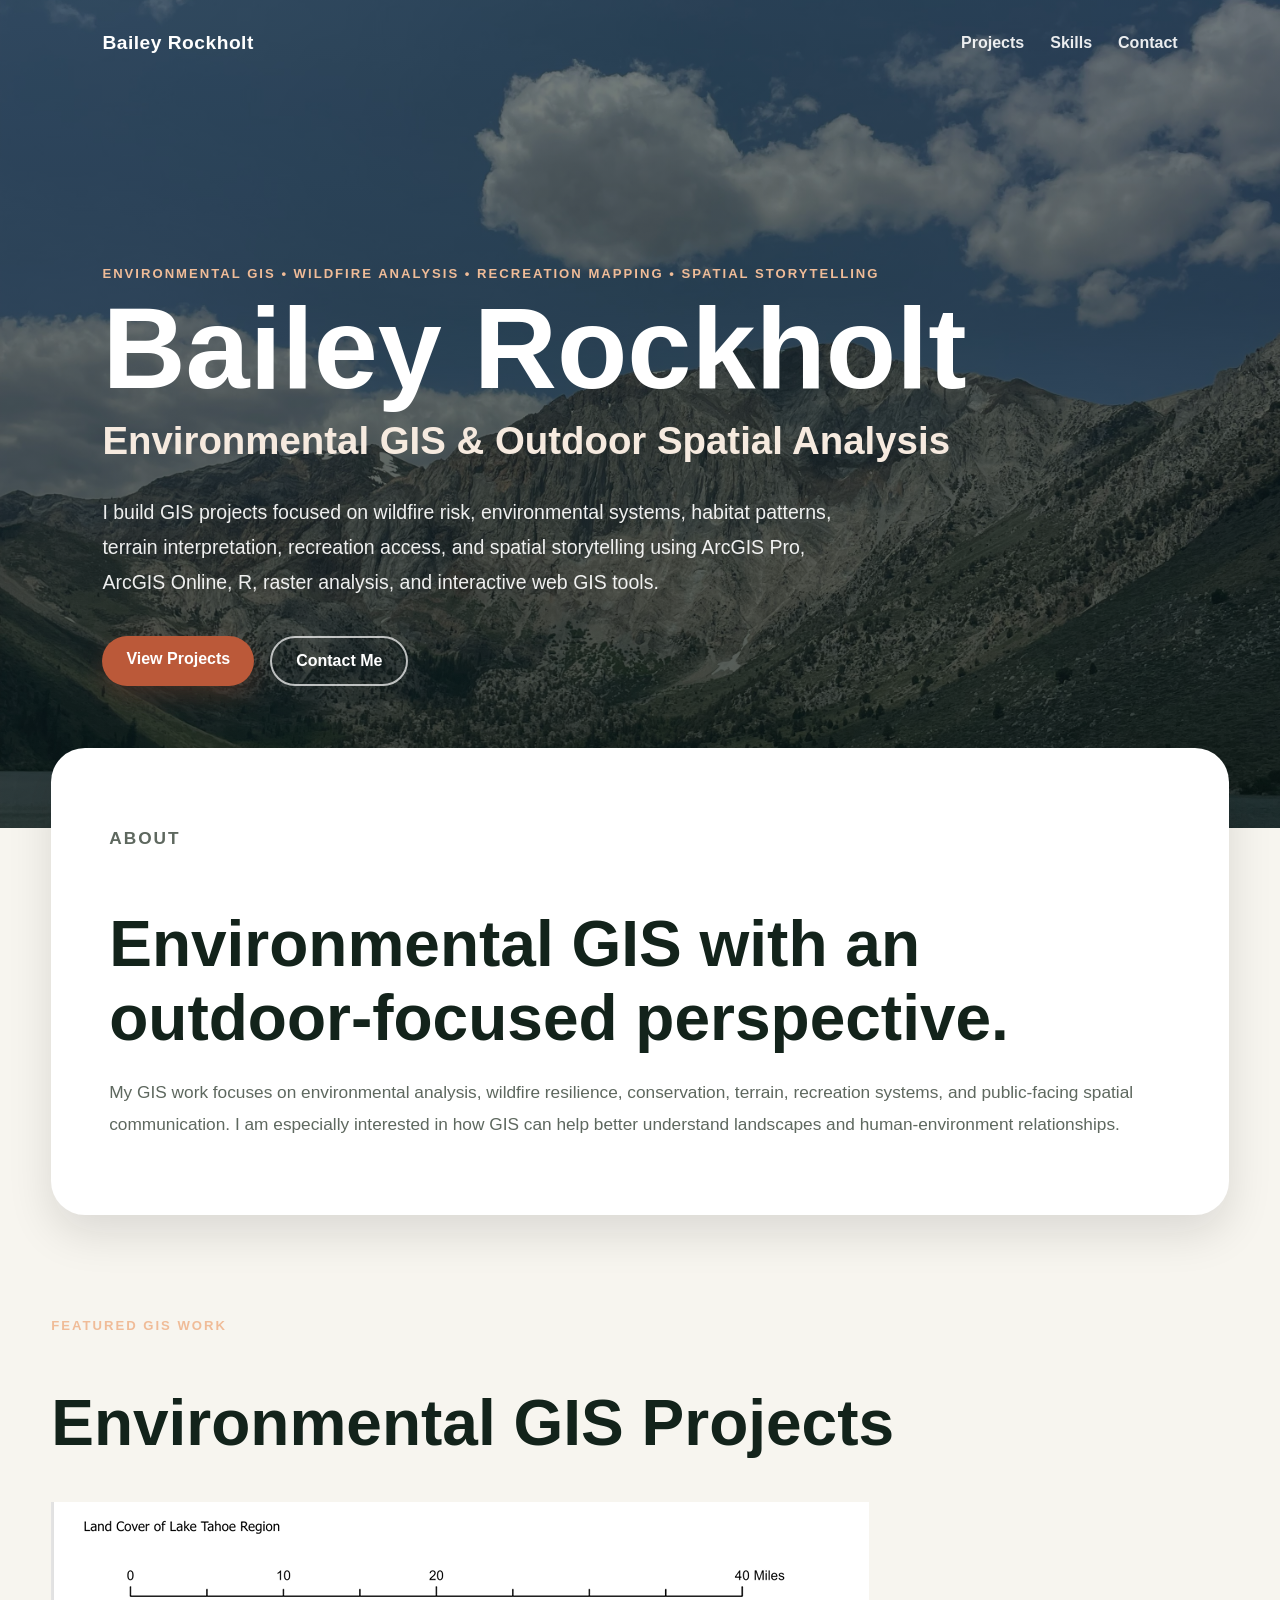
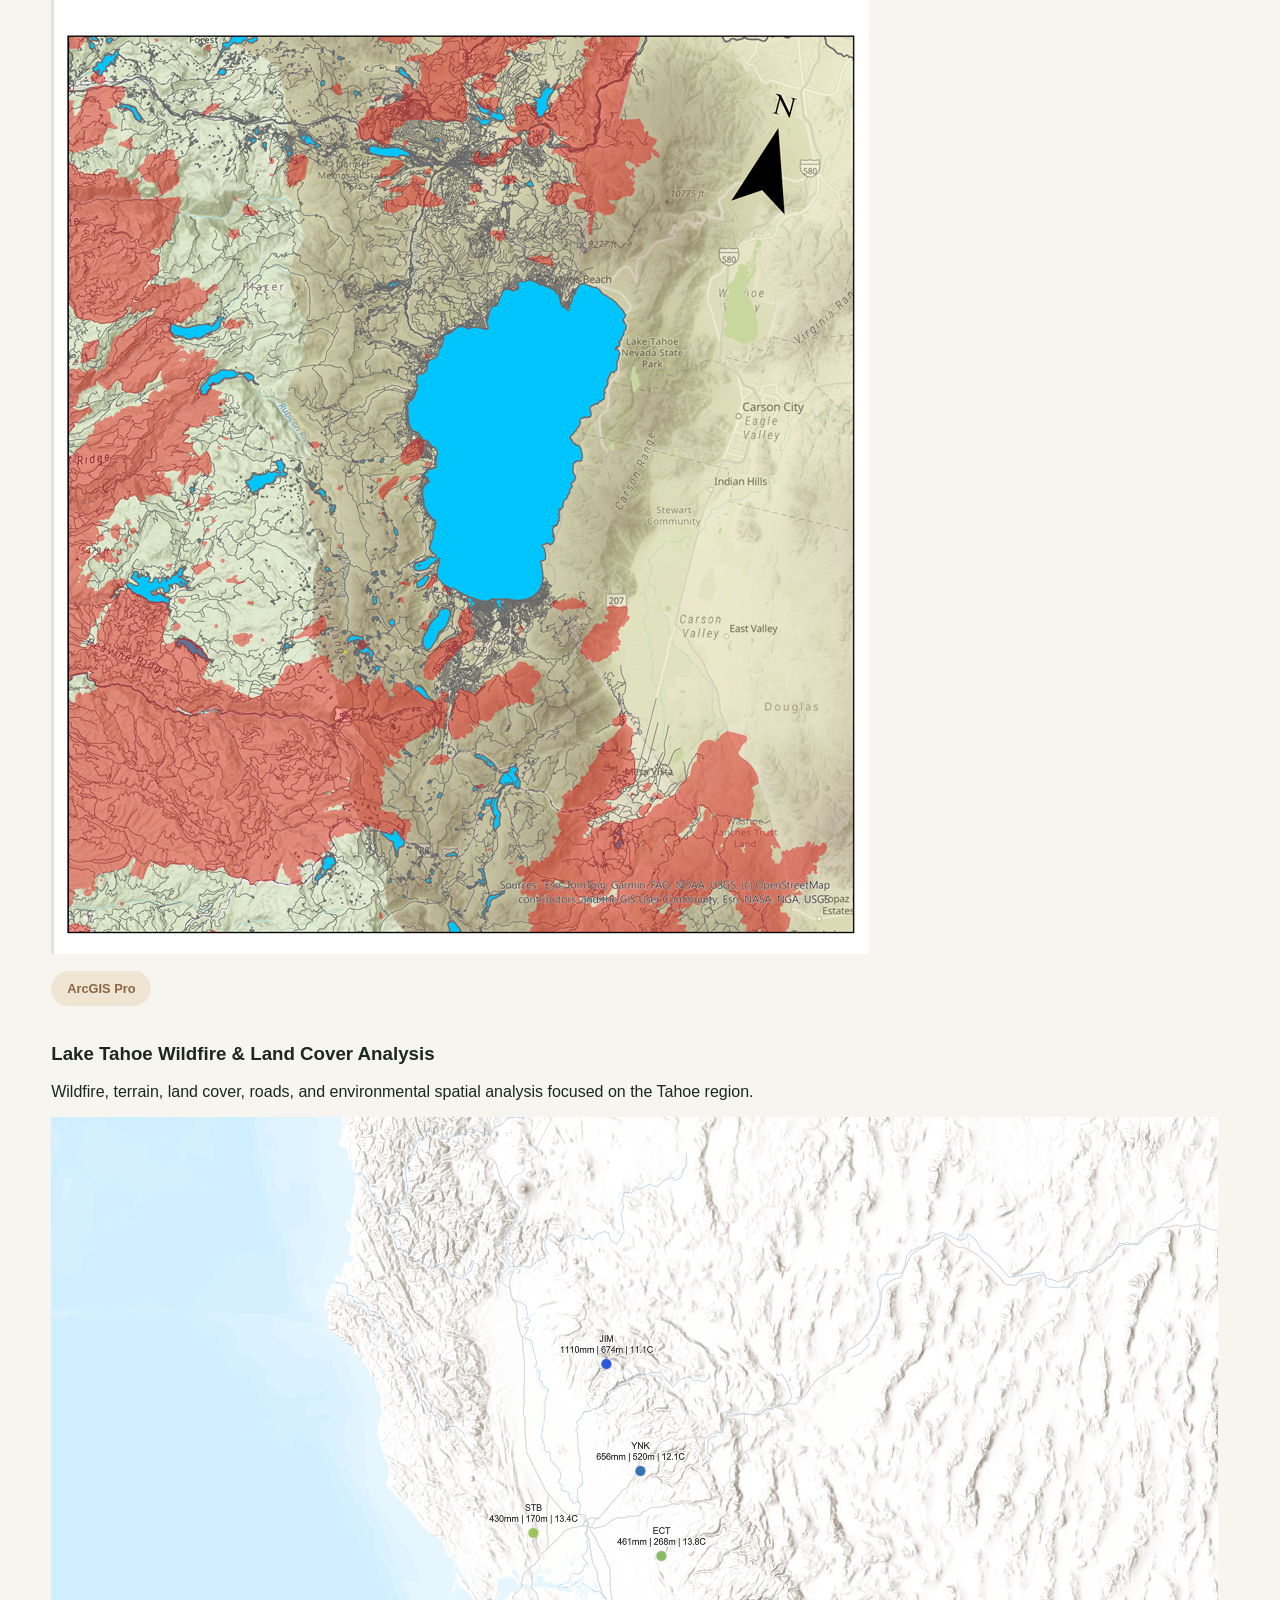
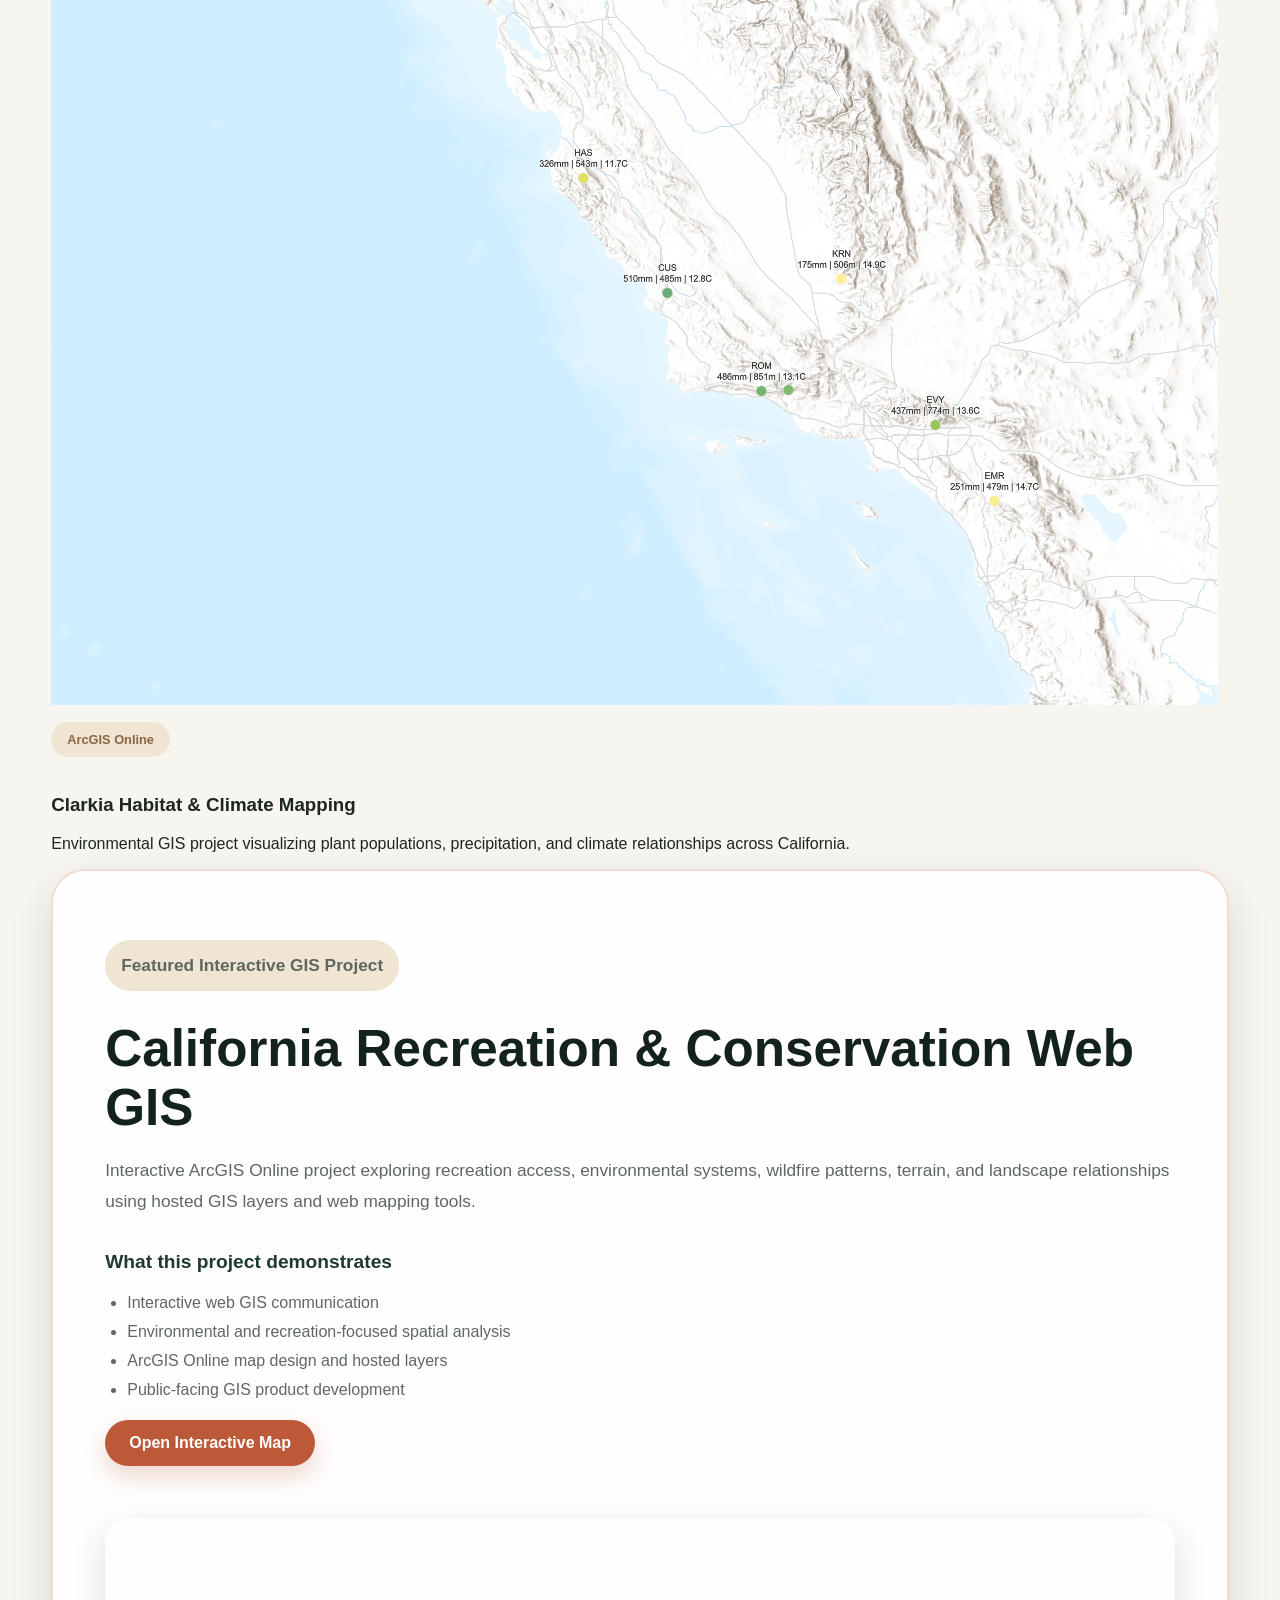
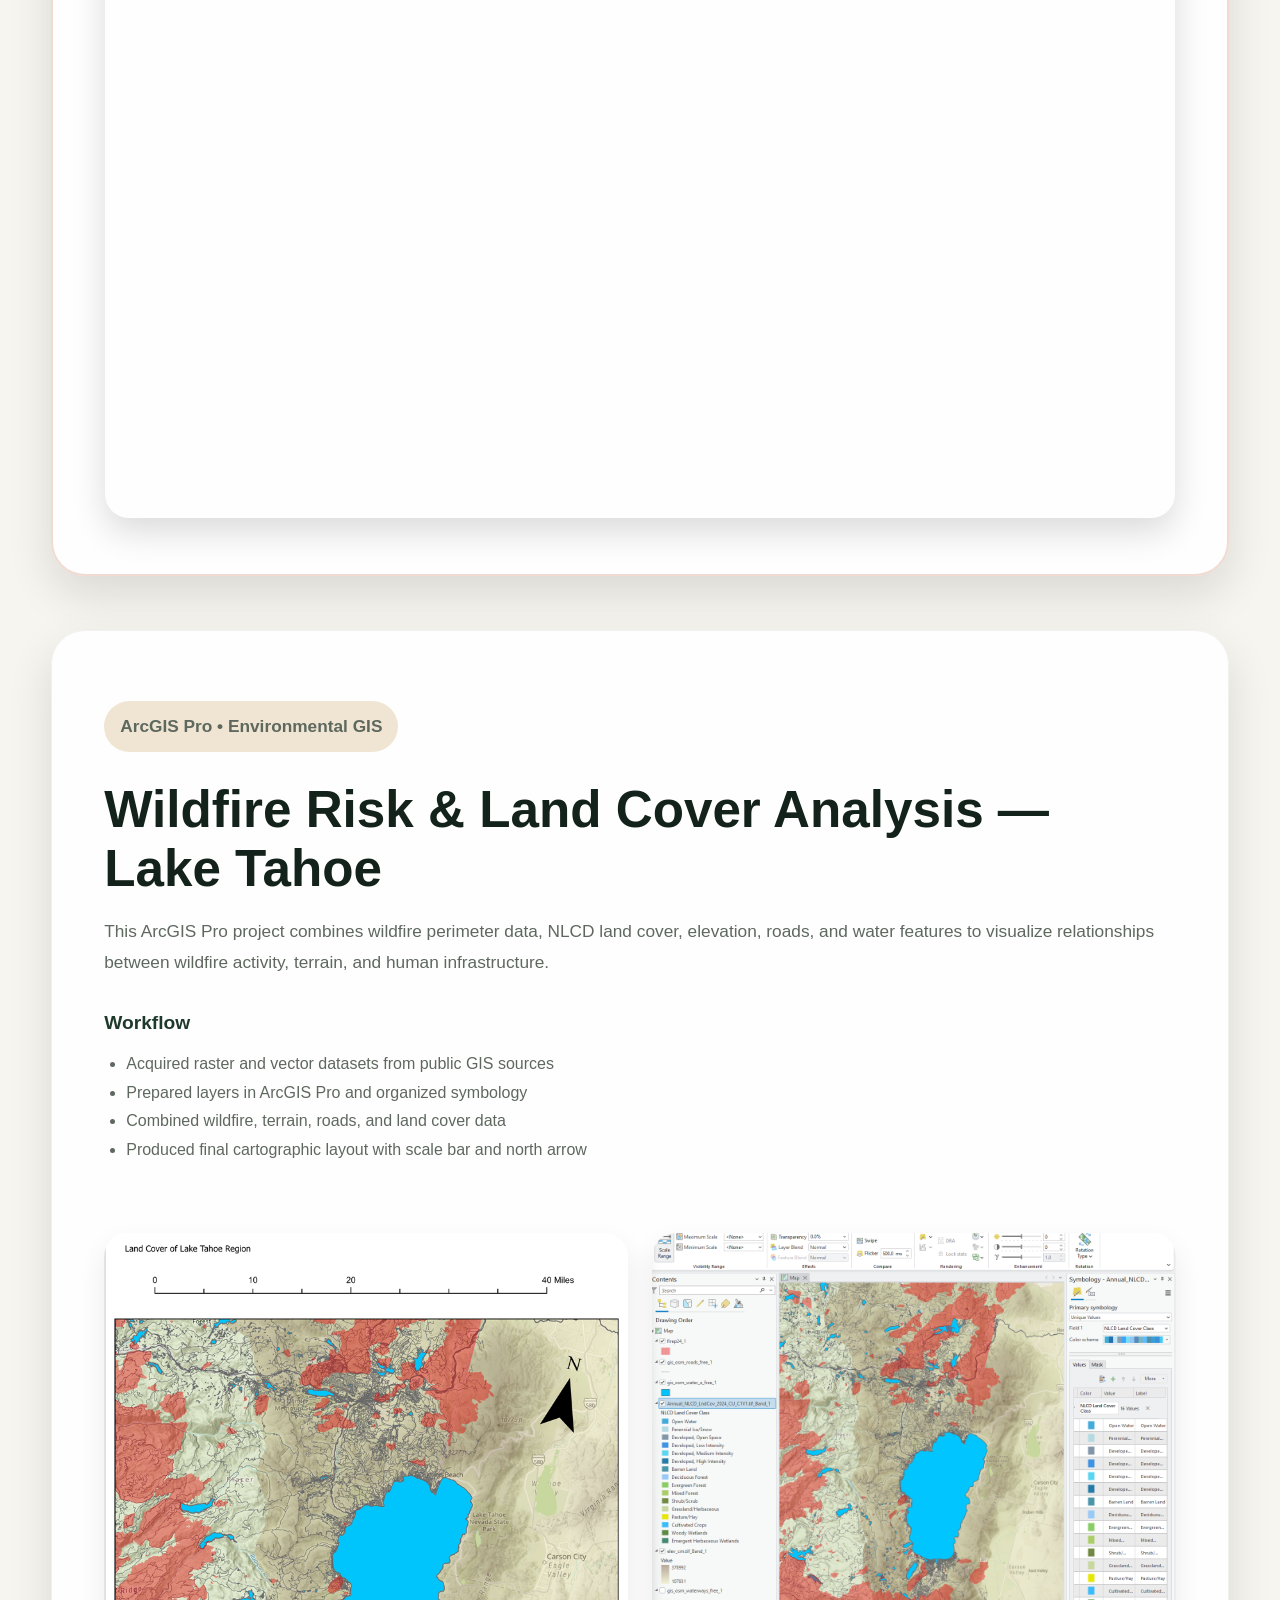
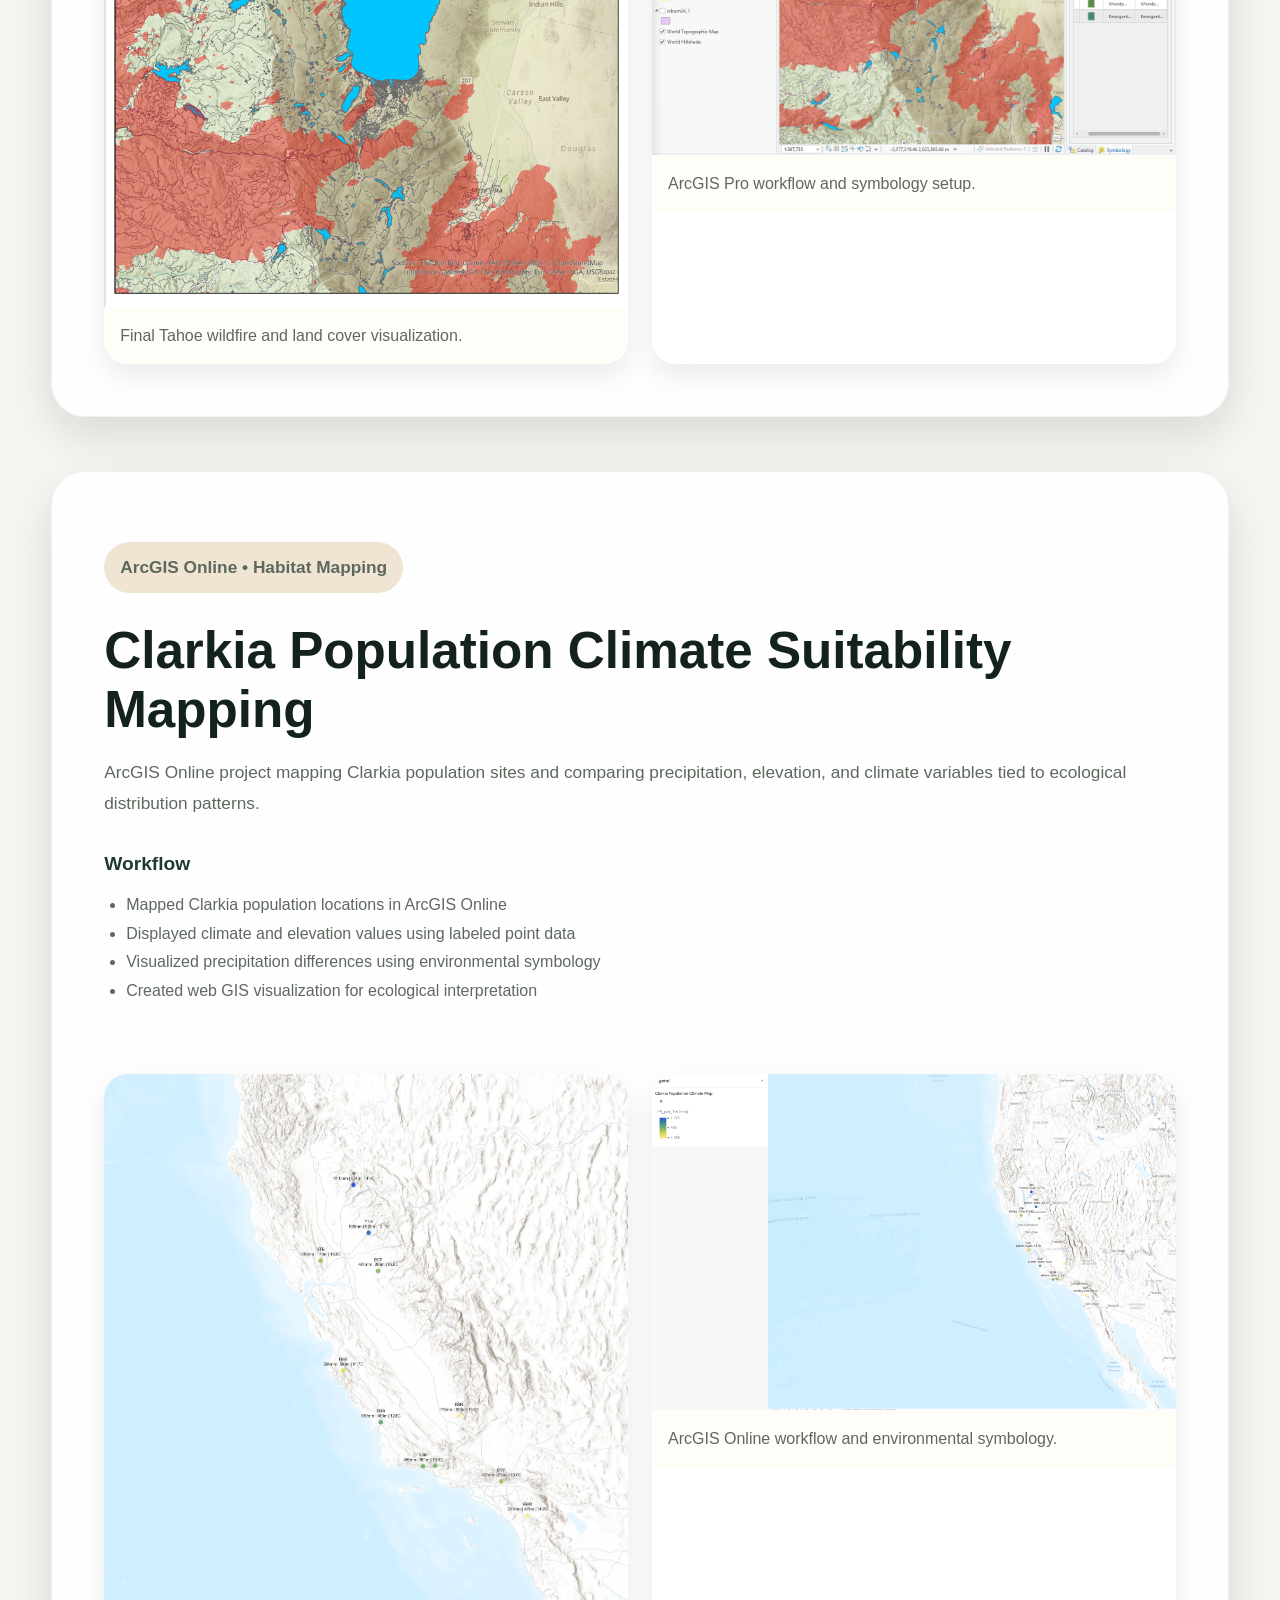
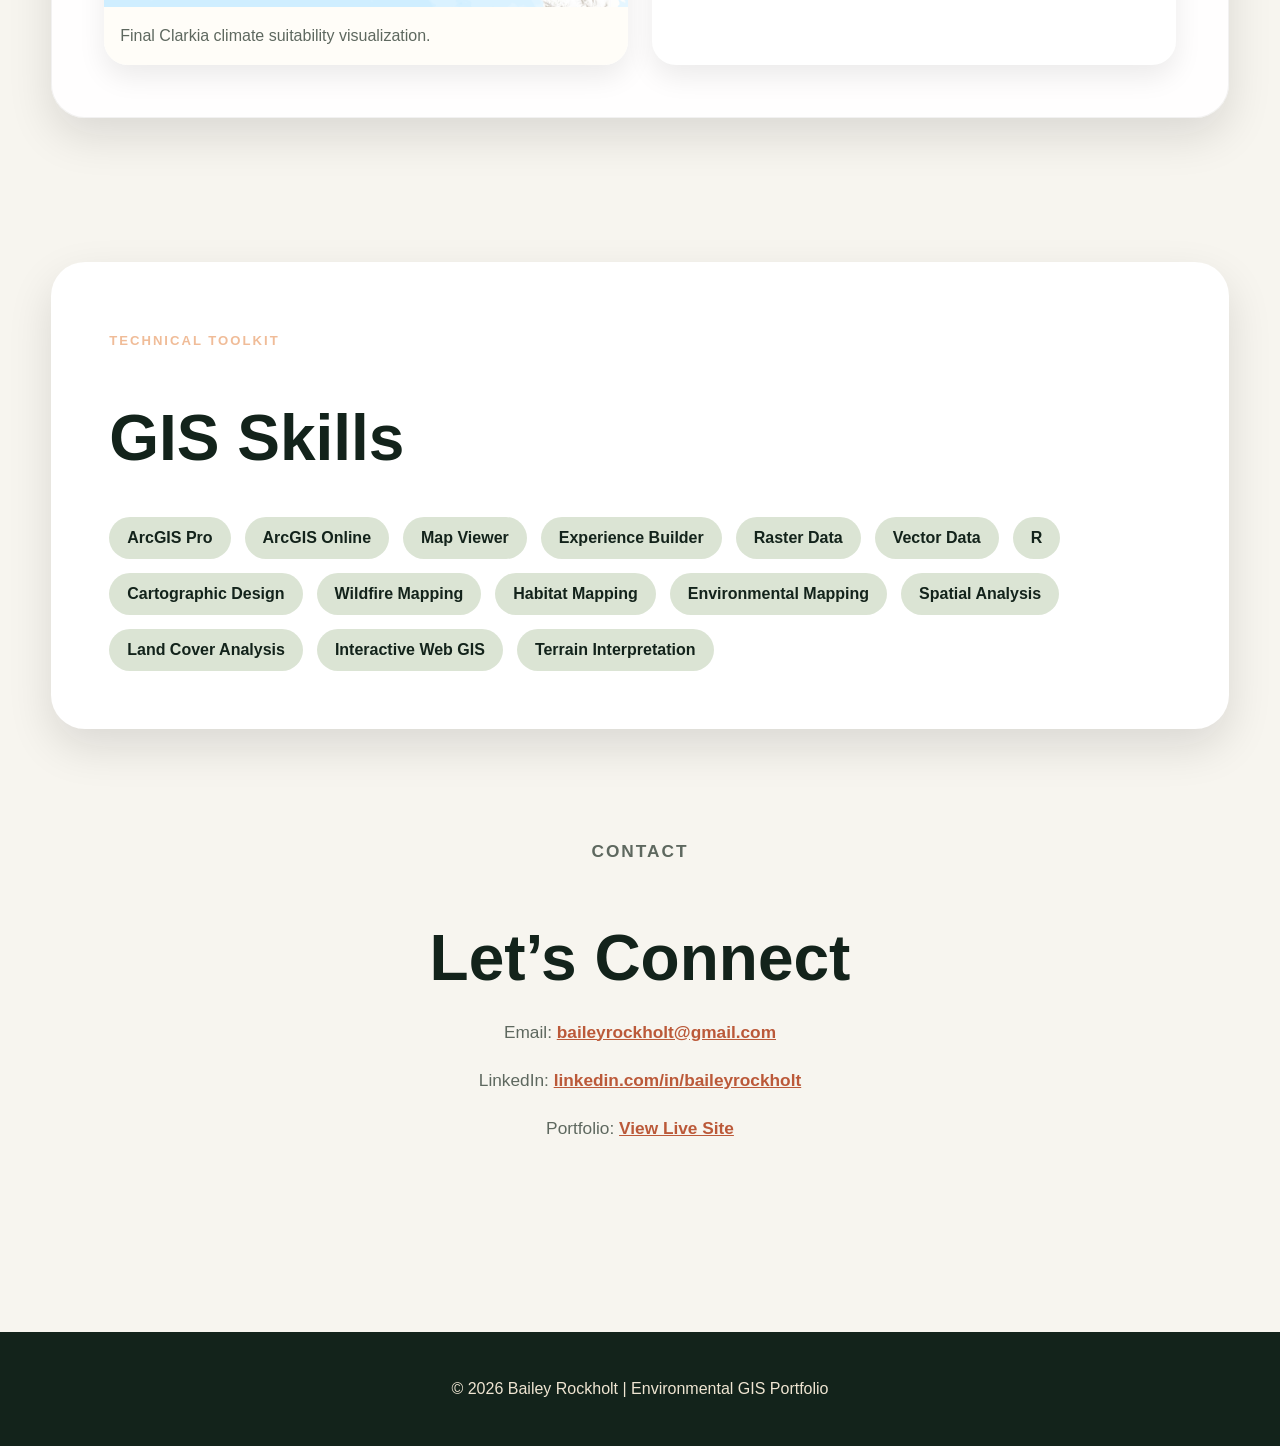
==== commit 6badeaa7: "index.html" ====
--- a/index.html
+++ b/index.html
@@ -8,222 +8,309 @@
 </head>
 
 <body>
-  <header class="hero">
-    <nav>
-      <div class="logo">Bailey Rockholt</div>
-      <div class="nav-links">
-        <a href="#projects">Projects</a>
-        <a href="#skills">Skills</a>
-        <a href="#contact">Contact</a>
+
+<header class="hero">
+
+  <nav>
+    <div class="logo">Bailey Rockholt</div>
+
+    <div class="nav-links">
+      <a href="#projects">Projects</a>
+      <a href="#skills">Skills</a>
+      <a href="#contact">Contact</a>
+    </div>
+  </nav>
+
+  <section class="hero-content">
+
+    <p class="eyebrow">
+      Environmental GIS • Wildfire Analysis • Recreation Mapping • Spatial Storytelling
+    </p>
+
+    <h1>Bailey Rockholt</h1>
+
+    <h2>Environmental GIS & Outdoor Spatial Analysis</h2>
+
+    <p class="intro">
+      I build GIS projects focused on wildfire risk, environmental systems,
+      habitat patterns, terrain interpretation, recreation access,
+      and spatial storytelling using ArcGIS Pro, ArcGIS Online, R,
+      raster analysis, and interactive web GIS tools.
+    </p>
+
+    <div class="hero-buttons">
+      <a class="button primary" href="#projects">View Projects</a>
+      <a class="button secondary" href="#contact">Contact Me</a>
+    </div>
+
+  </section>
+
+</header>
+
+<main>
+
+<section class="section about">
+
+  <p class="eyebrow">About</p>
+
+  <h2>Environmental GIS with an outdoor-focused perspective.</h2>
+
+  <p>
+    My GIS work focuses on environmental analysis, wildfire resilience,
+    conservation, terrain, recreation systems, and public-facing spatial communication.
+    I am especially interested in how GIS can help better understand
+    landscapes and human-environment relationships.
+  </p>
+
+</section>
+
+<section id="projects" class="section">
+
+  <div class="section-heading">
+    <p class="eyebrow">Featured GIS Work</p>
+    <h2>Environmental GIS Projects</h2>
+  </div>
+
+  <div class="project-preview-grid">
+
+    <div class="preview-card">
+      <img src="tahoe-final-map.png" alt="Lake Tahoe wildfire map">
+
+      <div class="preview-content">
+        <p class="tag">ArcGIS Pro</p>
+
+        <h3>Lake Tahoe Wildfire & Land Cover Analysis</h3>
+
+        <p>
+          Wildfire, terrain, land cover, roads, and environmental
+          spatial analysis focused on the Tahoe region.
+        </p>
       </div>
-    </nav>
-
-    <section class="hero-content">
-      <p class="eyebrow">Environmental GIS • Wildfire Analysis • Recreation Mapping • Spatial Storytelling</p>
-      <h1>Bailey Rockholt</h1>
-      <h2>Environmental GIS & Outdoor Spatial Analysis</h2>
-      <p class="intro">
-        I build GIS projects focused on wildfire risk, land cover analysis, outdoor recreation,
-        habitat patterns, terrain interpretation, and environmental systems. My work combines
-        ArcGIS Pro, ArcGIS Online, R, raster analysis, vector data, and interactive web mapping.
+    </div>
+
+    <div class="preview-card">
+      <img src="clarkia-final-map.png" alt="Clarkia habitat map">
+
+      <div class="preview-content">
+        <p class="tag">ArcGIS Online</p>
+
+        <h3>Clarkia Habitat & Climate Mapping</h3>
+
+        <p>
+          Environmental GIS project visualizing plant populations,
+          precipitation, and climate relationships across California.
+        </p>
+      </div>
+    </div>
+
+  </div>
+
+  <article class="project-card featured-card">
+
+    <div class="project-text">
+
+      <p class="tag">Featured Interactive GIS Project</p>
+
+      <h3>California Recreation & Conservation Web GIS</h3>
+
+      <p>
+        Interactive ArcGIS Online project exploring recreation access,
+        environmental systems, wildfire patterns, terrain, and landscape
+        relationships using hosted GIS layers and web mapping tools.
       </p>
 
-      <div class="hero-buttons">
-        <a class="button primary" href="#projects">View Projects</a>
-        <a class="button secondary" href="#contact">Contact Me</a>
-      </div>
-    </section>
-  </header>
-
-  <main>
-    <section class="section about">
-      <p class="eyebrow">About</p>
-      <h2>Environmental GIS with an outdoor-focused perspective.</h2>
+      <h4>What this project demonstrates</h4>
+
+      <ul>
+        <li>Interactive web GIS communication</li>
+        <li>Environmental and recreation-focused spatial analysis</li>
+        <li>ArcGIS Online map design and hosted layers</li>
+        <li>Public-facing GIS product development</li>
+      </ul>
+
+      <a class="button primary"
+         href="https://cuesta.maps.arcgis.com/apps/mapviewer/index.html?webmap=8f87df10fd2b419f9c45ee53890ff7ae"
+         target="_blank">
+
+         Open Interactive Map
+
+      </a>
+
+    </div>
+
+    <div class="map-embed">
+
+      <iframe
+      src="https://www.arcgis.com/apps/Embed/index.html?webmap=8f87df10fd2b419f9c45ee53890ff7ae&extent=-124.4,32.2,-114.0,42.2&zoom=true&previewImage=false&scale=true&disable_scroll=true&theme=dark"
+      width="100%"
+      height="600"
+      frameborder="0"
+      allowfullscreen>
+      </iframe>
+
+    </div>
+
+  </article>
+
+  <article class="project-card">
+
+    <div class="project-text">
+
+      <p class="tag">ArcGIS Pro • Environmental GIS</p>
+
+      <h3>Wildfire Risk & Land Cover Analysis — Lake Tahoe</h3>
+
       <p>
-        My GIS work sits at the intersection of environmental analysis, outdoor recreation,
-        wildfire resilience, conservation, and spatial communication. I am interested in using
-        GIS to understand how people interact with landscapes and how data can support better
-        environmental and planning decisions.
+        This ArcGIS Pro project combines wildfire perimeter data,
+        NLCD land cover, elevation, roads, and water features to visualize
+        relationships between wildfire activity, terrain, and human infrastructure.
       </p>
-    </section>
-
-    <section id="projects" class="section">
-      <div class="section-heading">
-        <p class="eyebrow">Featured GIS Work</p>
-        <h2>Projects</h2>
-      </div>
-
-      <article class="project-card featured-card">
-        <div class="project-text">
-          <p class="tag">ArcGIS Online • R • Wildfire GIS</p>
-          <h3>California Wildfire Spatial Analysis — 2013–2019</h3>
-          <p>
-            This interactive GIS project analyzes California wildfire patterns from 2013–2019.
-            Wildfire incident data was processed in R, summarized by county, and joined to
-            California county boundaries in ArcGIS Online to visualize wildfire frequency,
-            acres burned, and county-level wildfire severity.
-          </p>
-
-          <h4>Workflow</h4>
-          <ul>
-            <li>Cleaned and summarized wildfire incident data using R.</li>
-            <li>Created county-level fire frequency, acres burned, and severity metrics.</li>
-            <li>Joined wildfire statistics to California county polygons in ArcGIS Online.</li>
-            <li>Built interactive choropleth maps with pop-ups and visual classification.</li>
-          </ul>
-
-          <a class="button primary" href="https://arcg.is/1vK0ru3" target="_blank">
-            Open Interactive Map
-          </a>
-        </div>
-
-        <div class="project-gallery">
-          <figure>
-            <img src="wildfire_year_chart.png" alt="California wildfires by year chart" />
-            <figcaption>Wildfire incidents by year.</figcaption>
-          </figure>
-          <figure>
-            <img src="wildfire_month_chart.png" alt="California wildfires by month chart" />
-            <figcaption>Seasonal wildfire occurrence by month.</figcaption>
-          </figure>
-          <figure>
-            <img src="wildfire_county_frequency_chart.png" alt="Top California counties by wildfire frequency chart" />
-            <figcaption>Top counties by wildfire frequency.</figcaption>
-          </figure>
-          <figure>
-            <img src="wildfire_acres_burned_chart.png" alt="Top California counties by acres burned chart" />
-            <figcaption>Top counties by total acres burned.</figcaption>
-          </figure>
-        </div>
-      </article>
-
-      <article class="project-card">
-        <div class="project-text">
-          <p class="tag">ArcGIS Online • Interactive Web GIS</p>
-          <h3>California Recreation & Conservation Web Map</h3>
-          <p>
-            This interactive ArcGIS Online project explores recreation access, environmental
-            features, terrain, and conservation-oriented spatial relationships. It demonstrates
-            web mapping, hosted GIS layers, cartographic design, and interactive spatial
-            visualization.
-          </p>
-
-          <h4>Skills Shown</h4>
-          <ul>
-            <li>ArcGIS Online web map design.</li>
-            <li>Layer organization and interactive map communication.</li>
-            <li>Environmental and recreation-focused spatial visualization.</li>
-            <li>Public-facing GIS product development.</li>
-          </ul>
-
-          <a class="button primary"
-             href="https://cuesta.maps.arcgis.com/apps/mapviewer/index.html?webmap=8f87df10fd2b419f9c45ee53890ff7ae"
-             target="_blank">
-            Open Interactive Web Map
-          </a>
-        </div>
-      </article>
-
-      <article class="project-card">
-        <div class="project-text">
-          <p class="tag">ArcGIS Pro • Environmental GIS</p>
-          <h3>Wildfire Risk and Land Cover Analysis — Lake Tahoe Region</h3>
-          <p>
-            This project combines wildfire perimeter data, NLCD land cover, elevation,
-            OpenStreetMap roads, and water features to visualize how wildfire activity relates
-            to vegetation, terrain, and human infrastructure around Lake Tahoe.
-          </p>
-
-          <h4>Workflow</h4>
-          <ul>
-            <li>Acquired raster and vector datasets from public GIS sources.</li>
-            <li>Prepared layers in ArcGIS Pro and organized them by map purpose.</li>
-            <li>Symbolized wildfire, water, roads, land cover, and elevation for readability.</li>
-            <li>Built a final cartographic layout with scale bar and north arrow.</li>
-          </ul>
-        </div>
-
-        <div class="project-gallery two-image">
-          <figure>
-            <img src="tahoe-final-map.png" alt="Lake Tahoe wildfire and land cover GIS map" />
-            <figcaption>Final Lake Tahoe wildfire, land cover, roads, water, and elevation map.</figcaption>
-          </figure>
-          <figure>
-            <img src="tahoe-workflow.png" alt="ArcGIS Pro Tahoe workflow screenshot" />
-            <figcaption>ArcGIS Pro workflow showing layer organization and symbology setup.</figcaption>
-          </figure>
-        </div>
-      </article>
-
-      <article class="project-card">
-        <div class="project-text">
-          <p class="tag">ArcGIS Online • Climate & Habitat Mapping</p>
-          <h3>Clarkia Population Climate Suitability Mapping</h3>
-          <p>
-            This ArcGIS Online project maps Clarkia population sites across California and
-            compares precipitation, elevation, and temperature variables to evaluate ecological
-            patterns tied to plant distribution.
-          </p>
-
-          <h4>Workflow</h4>
-          <ul>
-            <li>Mapped Clarkia population locations in ArcGIS Online.</li>
-            <li>Displayed climate and elevation values using labeled point data.</li>
-            <li>Used symbology to visualize precipitation differences across sites.</li>
-            <li>Created a web GIS visualization focused on plant-environment relationships.</li>
-          </ul>
-        </div>
-
-        <div class="project-gallery two-image">
-          <figure>
-            <img src="clarkia-final-map.png" alt="Clarkia final climate map" />
-            <figcaption>Final Clarkia population climate visualization.</figcaption>
-          </figure>
-          <figure>
-            <img src="clarkia-workflow.png" alt="Clarkia ArcGIS Online workflow screenshot" />
-            <figcaption>ArcGIS Online legend and symbology workflow.</figcaption>
-          </figure>
-        </div>
-      </article>
-    </section>
-
-    <section id="skills" class="section skills">
-      <div class="section-heading">
-        <p class="eyebrow">Technical Toolkit</p>
-        <h2>GIS Skills</h2>
-      </div>
-
-      <div class="skill-grid">
-        <span>ArcGIS Pro</span>
-        <span>ArcGIS Online</span>
-        <span>Map Viewer</span>
-        <span>Experience Builder</span>
-        <span>R</span>
-        <span>Spatial Joins</span>
-        <span>Raster Data</span>
-        <span>Vector Data</span>
-        <span>Cartographic Design</span>
-        <span>Environmental Mapping</span>
-        <span>Wildfire Mapping</span>
-        <span>Habitat Mapping</span>
-        <span>Land Cover Analysis</span>
-        <span>Terrain Interpretation</span>
-        <span>Climate Data Visualization</span>
-        <span>Interactive Web Mapping</span>
-      </div>
-    </section>
-
-    <section id="contact" class="section contact">
-      <p class="eyebrow">Contact</p>
-      <h2>Let’s Connect</h2>
-      <p>Email: <a href="mailto:baileyrockholt@gmail.com">baileyrockholt@gmail.com</a></p>
-      <p>LinkedIn: <a href="https://linkedin.com/in/baileyrockholt" target="_blank">linkedin.com/in/baileyrockholt</a></p>
-      <p>GitHub Portfolio: <a href="https://baileyrockholt.github.io/Bailey-Rockholt-GIS-Portfolio/" target="_blank">View Live Site</a></p>
-    </section>
-  </main>
-
-  <footer>
-    <p>© 2026 Bailey Rockholt | Environmental GIS Portfolio</p>
-  </footer>
+
+      <h4>Workflow</h4>
+
+      <ul>
+        <li>Acquired raster and vector datasets from public GIS sources</li>
+        <li>Prepared layers in ArcGIS Pro and organized symbology</li>
+        <li>Combined wildfire, terrain, roads, and land cover data</li>
+        <li>Produced final cartographic layout with scale bar and north arrow</li>
+      </ul>
+
+    </div>
+
+    <div class="project-gallery two-image">
+
+      <figure>
+        <img src="tahoe-final-map.png" alt="Tahoe wildfire map">
+
+        <figcaption>
+          Final Tahoe wildfire and land cover visualization.
+        </figcaption>
+      </figure>
+
+      <figure>
+        <img src="tahoe-workflow.png" alt="Tahoe workflow">
+
+        <figcaption>
+          ArcGIS Pro workflow and symbology setup.
+        </figcaption>
+      </figure>
+
+    </div>
+
+  </article>
+
+  <article class="project-card">
+
+    <div class="project-text">
+
+      <p class="tag">ArcGIS Online • Habitat Mapping</p>
+
+      <h3>Clarkia Population Climate Suitability Mapping</h3>
+
+      <p>
+        ArcGIS Online project mapping Clarkia population sites
+        and comparing precipitation, elevation, and climate variables
+        tied to ecological distribution patterns.
+      </p>
+
+      <h4>Workflow</h4>
+
+      <ul>
+        <li>Mapped Clarkia population locations in ArcGIS Online</li>
+        <li>Displayed climate and elevation values using labeled point data</li>
+        <li>Visualized precipitation differences using environmental symbology</li>
+        <li>Created web GIS visualization for ecological interpretation</li>
+      </ul>
+
+    </div>
+
+    <div class="project-gallery two-image">
+
+      <figure>
+        <img src="clarkia-final-map.png" alt="Clarkia map">
+
+        <figcaption>
+          Final Clarkia climate suitability visualization.
+        </figcaption>
+      </figure>
+
+      <figure>
+        <img src="clarkia-workflow.png" alt="Clarkia workflow">
+
+        <figcaption>
+          ArcGIS Online workflow and environmental symbology.
+        </figcaption>
+      </figure>
+
+    </div>
+
+  </article>
+
+</section>
+
+<section id="skills" class="section skills">
+
+  <div class="section-heading">
+    <p class="eyebrow">Technical Toolkit</p>
+    <h2>GIS Skills</h2>
+  </div>
+
+  <div class="skill-grid">
+
+    <span>ArcGIS Pro</span>
+    <span>ArcGIS Online</span>
+    <span>Map Viewer</span>
+    <span>Experience Builder</span>
+    <span>Raster Data</span>
+    <span>Vector Data</span>
+    <span>R</span>
+    <span>Cartographic Design</span>
+    <span>Wildfire Mapping</span>
+    <span>Habitat Mapping</span>
+    <span>Environmental Mapping</span>
+    <span>Spatial Analysis</span>
+    <span>Land Cover Analysis</span>
+    <span>Interactive Web GIS</span>
+    <span>Terrain Interpretation</span>
+
+  </div>
+
+</section>
+
+<section id="contact" class="section contact">
+
+  <p class="eyebrow">Contact</p>
+
+  <h2>Let’s Connect</h2>
+
+  <p>
+    Email:
+    <a href="mailto:baileyrockholt@gmail.com">
+      baileyrockholt@gmail.com
+    </a>
+  </p>
+
+  <p>
+    LinkedIn:
+    <a href="https://linkedin.com/in/baileyrockholt" target="_blank">
+      linkedin.com/in/baileyrockholt
+    </a>
+  </p>
+
+  <p>
+    Portfolio:
+    <a href="https://baileyrockholt.github.io/Bailey-Rockholt-GIS-Portfolio/" target="_blank">
+      View Live Site
+    </a>
+  </p>
+
+</section>
+
+</main>
+
+<footer>
+  <p>© 2026 Bailey Rockholt | Environmental GIS Portfolio</p>
+</footer>
+
 </body>
 </html>
--- a/style.css
+++ b/style.css
@@ -1,34 +1,31 @@
 :root {
-  --forest: #263f2f;
-  --deep-forest: #17251d;
-  --wood: #8b5e3c;
-  --tan: #efe6d5;
-  --cream: #faf7ef;
-  --clay: #b9472f;
-  --sage: #d9e2cf;
-  --text: #1f2a24;
-  --muted: #5c665d;
-  --card: #ffffff;
-  --shadow: 0 14px 38px rgba(35, 25, 15, 0.14);
+  --forest: #1f3a2d;
+  --deep-forest: #13231b;
+  --wood: #8c6544;
+  --sand: #efe5d2;
+  --cream: #f7f5ef;
+  --clay: #bb5939;
+  --sage: #dbe4d4;
+  --text: #1d2620;
+  --muted: #5e685f;
+  --card: rgba(255,255,255,0.9);
+  --shadow: 0 18px 45px rgba(20,20,20,0.12);
 }
 
 * {
   box-sizing: border-box;
 }
 
+html {
+  scroll-behavior: smooth;
+}
+
 body {
   margin: 0;
-  font-family: Georgia, "Times New Roman", serif;
-  background:
-    linear-gradient(rgba(250, 247, 239, 0.94), rgba(250, 247, 239, 0.94)),
-    repeating-linear-gradient(
-      90deg,
-      #8b5e3c 0px,
-      #8b5e3c 2px,
-      #a87952 4px,
-      #c49a6c 8px
-    );
+  font-family: Inter, Arial, sans-serif;
+  background: var(--cream);
   color: var(--text);
+  overflow-x: hidden;
 }
 
 a {
@@ -36,14 +33,18 @@
 }
 
 .hero {
-  min-height: 82vh;
+  min-height: 92vh;
   background:
-    linear-gradient(rgba(23, 37, 29, 0.82), rgba(23, 37, 29, 0.7)),
+    linear-gradient(rgba(10,20,15,0.55),
+    rgba(10,20,15,0.72)),
     url("hero-outdoors.jpeg");
+
   background-size: cover;
   background-position: center;
   color: white;
-  padding: 26px 7%;
+  padding: 32px 8%;
+  display: flex;
+  flex-direction: column;
 }
 
 nav {
@@ -53,69 +54,70 @@
 }
 
 .logo {
-  font-weight: 800;
-  font-size: 1.1rem;
+  font-size: 1.2rem;
+  font-weight: 800;
   letter-spacing: 0.5px;
 }
 
 .nav-links {
   display: flex;
-  gap: 24px;
+  gap: 26px;
 }
 
 .nav-links a {
-  color: white;
   text-decoration: none;
-  font-weight: 700;
+  font-weight: 600;
   opacity: 0.9;
+  transition: 0.2s ease;
 }
 
 .nav-links a:hover {
   opacity: 1;
+  transform: translateY(-1px);
 }
 
 .hero-content {
-  max-width: 850px;
-  margin-top: 120px;
+  max-width: 900px;
+  margin-top: auto;
+  margin-bottom: 110px;
 }
 
 .eyebrow {
   text-transform: uppercase;
   letter-spacing: 2px;
-  color: var(--clay);
-  font-size: 0.78rem;
+  color: #f0bc98;
+  font-size: 0.82rem;
+  font-weight: 800;
+  margin-bottom: 14px;
+}
+
+h1 {
+  font-size: clamp(4rem, 9vw, 8rem);
+  line-height: 0.92;
+  margin: 0;
   font-weight: 900;
-  margin-bottom: 12px;
-}
-
-.hero .eyebrow {
-  color: #f1b389;
-}
-
-h1 {
-  font-size: clamp(3.5rem, 8vw, 7rem);
-  line-height: 0.95;
-  margin: 0;
 }
 
 .hero h2 {
-  font-size: clamp(1.6rem, 3vw, 2.7rem);
-  margin: 18px 0;
-  color: var(--tan);
+  font-size: clamp(1.5rem, 3vw, 2.7rem);
+  margin-top: 18px;
+  color: #f6eadf;
+  font-weight: 600;
 }
 
 .intro {
-  max-width: 780px;
-  font-size: 1.25rem;
-  line-height: 1.75;
-  color: rgba(255, 255, 255, 0.9);
+  max-width: 760px;
+  font-size: 1.22rem;
+  line-height: 1.8;
+  margin-top: 28px;
+  color: rgba(255,255,255,0.92);
 }
 
 .hero-buttons {
   display: flex;
-  gap: 14px;
+  gap: 16px;
   flex-wrap: wrap;
-  margin-top: 30px;
+  margin-top: 36px;
 }
 
 .button {
@@ -124,25 +126,22 @@
   border-radius: 999px;
   text-decoration: none;
   font-weight: 800;
-  transition: 0.2s ease;
+  transition: 0.25s ease;
 }
 
 .button:hover {
-  transform: translateY(-2px);
+  transform: translateY(-3px);
 }
 
 .button.primary {
   background: var(--clay);
   color: white;
+  box-shadow: 0 10px 24px rgba(185,89,57,0.25);
 }
 
 .button.secondary {
-  border: 2px solid rgba(255, 255, 255, 0.8);
+  border: 2px solid rgba(255,255,255,0.7);
   color: white;
-}
-
-.hero-image-banner {
-  display: none;
 }
 
 main {
@@ -150,116 +149,117 @@
 }
 
 .section {
-  width: min(1200px, 92%);
+  width: min(1250px, 92%);
   margin: 0 auto;
-  padding: 80px 0;
+  padding: 90px 0;
 }
 
 .about {
-  background: rgba(255, 255, 255, 0.72);
-  padding: 44px;
-  margin-top: -50px;
-  border-radius: 28px;
+  background: white;
+  padding: 58px;
+  border-radius: 34px;
   box-shadow: var(--shadow);
+  margin-top: -80px;
   position: relative;
+  z-index: 10;
 }
 
 .about h2,
 .section-heading h2,
 .contact h2 {
-  font-size: clamp(2.2rem, 5vw, 4rem);
-  margin: 0 0 22px 0;
+  font-size: clamp(2.3rem, 5vw, 4.2rem);
+  margin-bottom: 22px;
   color: var(--deep-forest);
 }
 
 .about p,
 .project-text p,
 .contact p {
+  color: var(--muted);
+  line-height: 1.8;
   font-size: 1.08rem;
-  line-height: 1.75;
-  color: var(--muted);
 }
 
 .section-heading {
-  margin-bottom: 36px;
+  margin-bottom: 42px;
 }
 
 .project-card {
   background: var(--card);
-  border-radius: 28px;
+  border-radius: 34px;
   overflow: hidden;
   box-shadow: var(--shadow);
-  margin-bottom: 46px;
-  border: 1px solid rgba(139, 94, 60, 0.18);
+  margin-bottom: 54px;
+  border: 1px solid rgba(0,0,0,0.05);
+  backdrop-filter: blur(6px);
 }
 
 .featured-card {
-  border: 2px solid rgba(185, 71, 47, 0.28);
+  border: 2px solid rgba(187,89,57,0.22);
 }
 
 .project-text {
-  padding: 42px;
+  padding: 52px;
 }
 
 .tag {
   display: inline-block;
-  background: var(--tan);
+  background: var(--sand);
   color: var(--wood);
-  padding: 9px 14px;
+  padding: 10px 16px;
   border-radius: 999px;
-  font-weight: 900;
-  font-size: 0.82rem;
-  margin-bottom: 14px;
+  font-weight: 800;
+  font-size: 0.8rem;
+  margin-bottom: 18px;
 }
 
 .project-text h3 {
-  font-size: clamp(1.8rem, 4vw, 3rem);
+  font-size: clamp(2rem, 4vw, 3.4rem);
+  margin: 10px 0 18px 0;
   color: var(--deep-forest);
-  margin: 8px 0 18px 0;
 }
 
 .project-text h4 {
+  margin-top: 34px;
+  margin-bottom: 12px;
+  color: var(--forest);
   font-size: 1.2rem;
-  color: var(--forest);
-  margin: 28px 0 10px 0;
 }
 
 .project-text ul {
+  padding-left: 22px;
   color: var(--muted);
-  line-height: 1.7;
-  padding-left: 22px;
+  line-height: 1.8;
 }
 
 .map-embed {
-  padding: 0 42px 42px 42px;
+  padding: 0 52px 52px 52px;
 }
 
 .map-embed iframe {
+  border: none;
   width: 100%;
-  border-radius: 22px;
-  border: none;
-  box-shadow: 0 12px 30px rgba(23, 37, 29, 0.18);
+  border-radius: 24px;
+  box-shadow: 0 14px 34px rgba(0,0,0,0.14);
 }
 
 .project-gallery {
   display: grid;
-  grid-template-columns: repeat(auto-fit, minmax(260px, 1fr));
-  gap: 22px;
-  padding: 0 42px 42px 42px;
+  grid-template-columns: repeat(auto-fit, minmax(260px,1fr));
+  gap: 24px;
+  padding: 0 52px 52px 52px;
 }
 
 .project-gallery.two-image {
-  grid-template-columns: repeat(auto-fit, minmax(380px, 1fr));
-  padding-top: 0;
+  grid-template-columns: repeat(auto-fit, minmax(420px,1fr));
 }
 
 .project-gallery figure {
   margin: 0;
-  background: #fff;
-  border-radius: 20px;
+  border-radius: 24px;
   overflow: hidden;
-  box-shadow: 0 8px 24px rgba(23, 37, 29, 0.12);
-  border: 1px solid rgba(139, 94, 60, 0.12);
+  background: white;
+  box-shadow: 0 12px 28px rgba(0,0,0,0.08);
 }
 
 .project-gallery img {
@@ -268,17 +268,16 @@
 }
 
 .project-gallery figcaption {
-  padding: 14px 16px;
-  font-size: 0.95rem;
-  line-height: 1.5;
+  padding: 16px;
+  background: #fffdf8;
   color: var(--muted);
-  background: #fffaf1;
+  line-height: 1.6;
 }
 
 .skills {
-  background: rgba(255, 255, 255, 0.72);
-  border-radius: 28px;
-  padding: 52px;
+  background: white;
+  border-radius: 34px;
+  padding: 58px;
   box-shadow: var(--shadow);
 }
 
@@ -290,11 +289,10 @@
 
 .skill-grid span {
   background: var(--sage);
-  color: var(--deep-forest);
   padding: 12px 18px;
   border-radius: 999px;
-  font-weight: 800;
-  border: 1px solid rgba(38, 63, 47, 0.12);
+  font-weight: 700;
+  color: var(--deep-forest);
 }
 
 .contact {
@@ -308,53 +306,49 @@
 
 footer {
   background: var(--deep-forest);
-  color: var(--tan);
+  color: var(--sand);
   text-align: center;
-  padding: 28px;
+  padding: 32px;
+  margin-top: 80px;
 }
 
 @media (max-width: 850px) {
+
   nav {
     flex-direction: column;
     gap: 16px;
   }
 
   .nav-links {
-    gap: 14px;
     flex-wrap: wrap;
     justify-content: center;
   }
 
   .hero {
-    min-height: 72vh;
     padding: 24px;
+    min-height: 80vh;
   }
 
   .hero-content {
-    margin-top: 80px;
+    margin-bottom: 70px;
   }
 
   .about,
-  .project-text,
-  .skills {
-    padding: 26px;
-  }
-
-  .map-embed {
+  .skills,
+  .project-text {
+    padding: 28px;
+  }
+
+  .map-embed,
+  .project-gallery {
     padding: 0 22px 28px 22px;
   }
 
-  .map-embed iframe {
-    height: 420px;
-  }
-
-  .project-gallery,
   .project-gallery.two-image {
     grid-template-columns: 1fr;
-    padding: 0 22px 28px 22px;
   }
 
   .section {
-    padding: 52px 0;
-  }
-}
+    padding: 58px 0;
+  }
+}
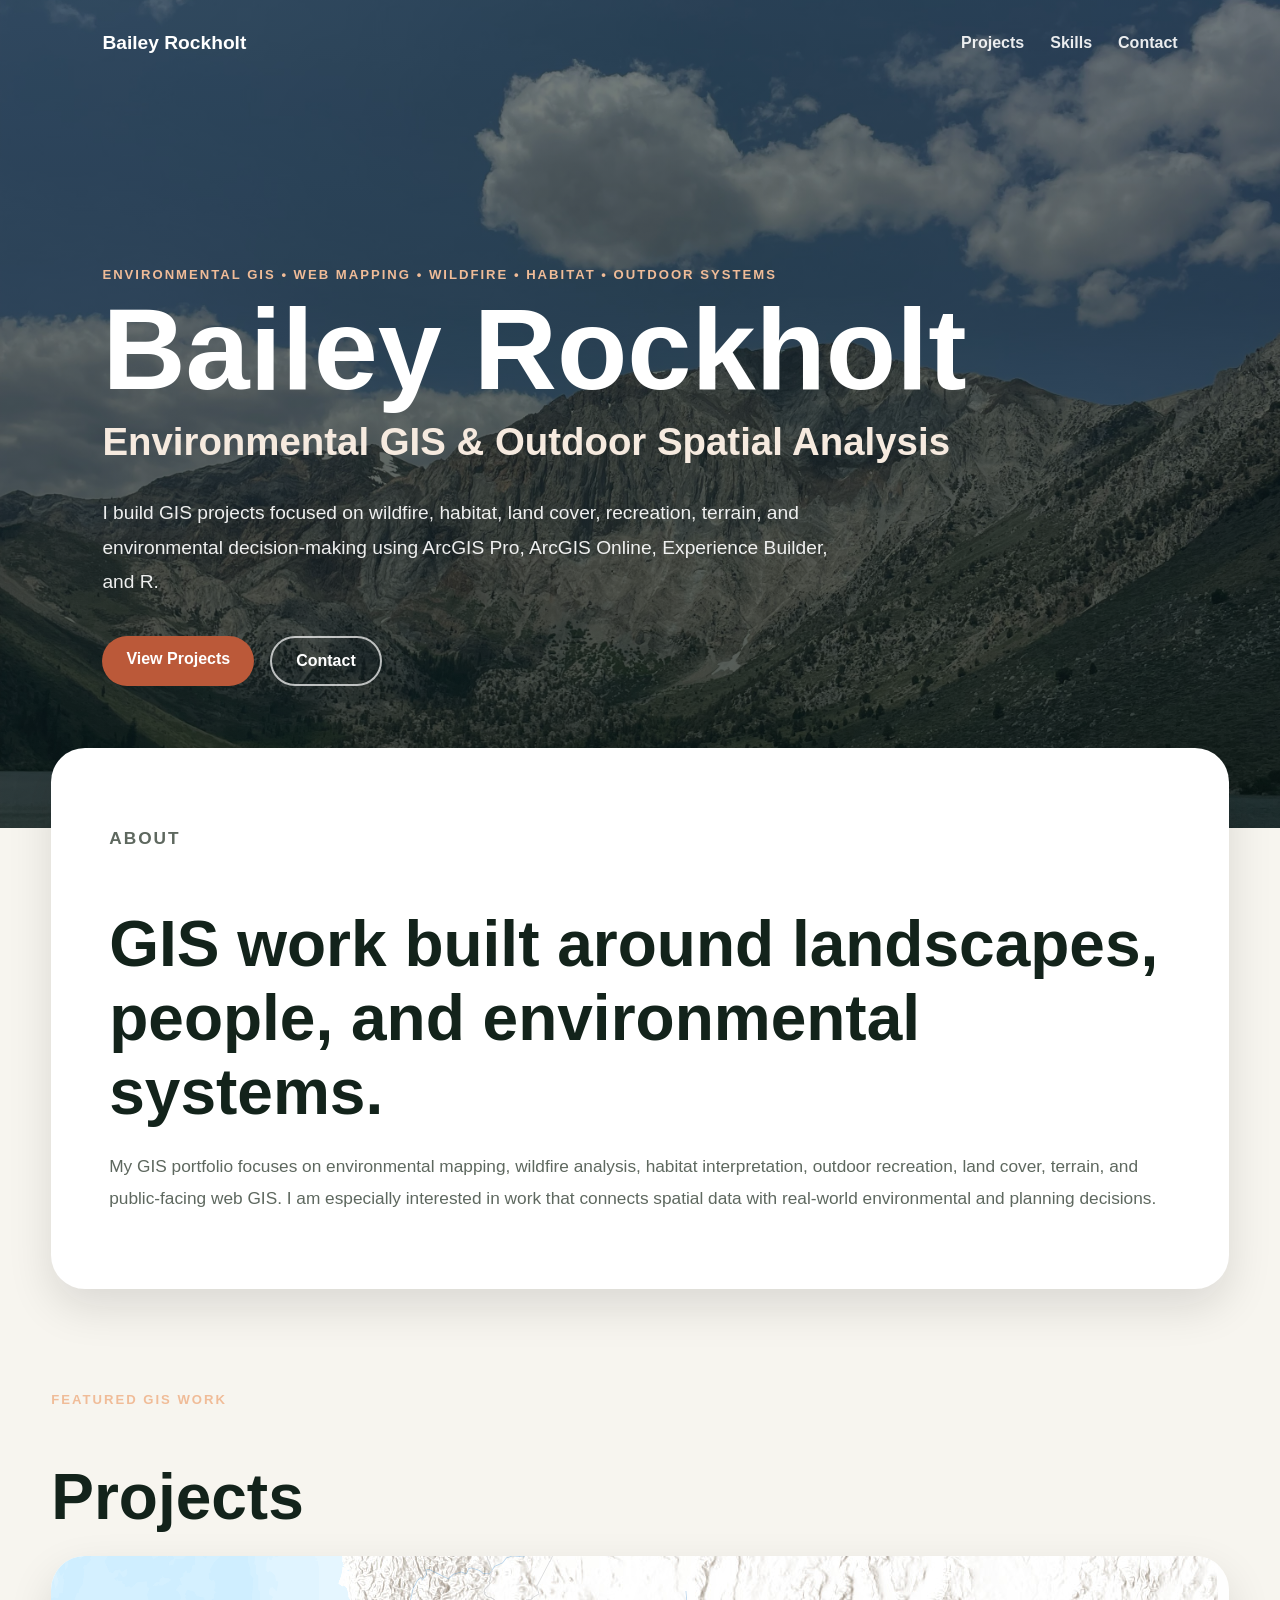
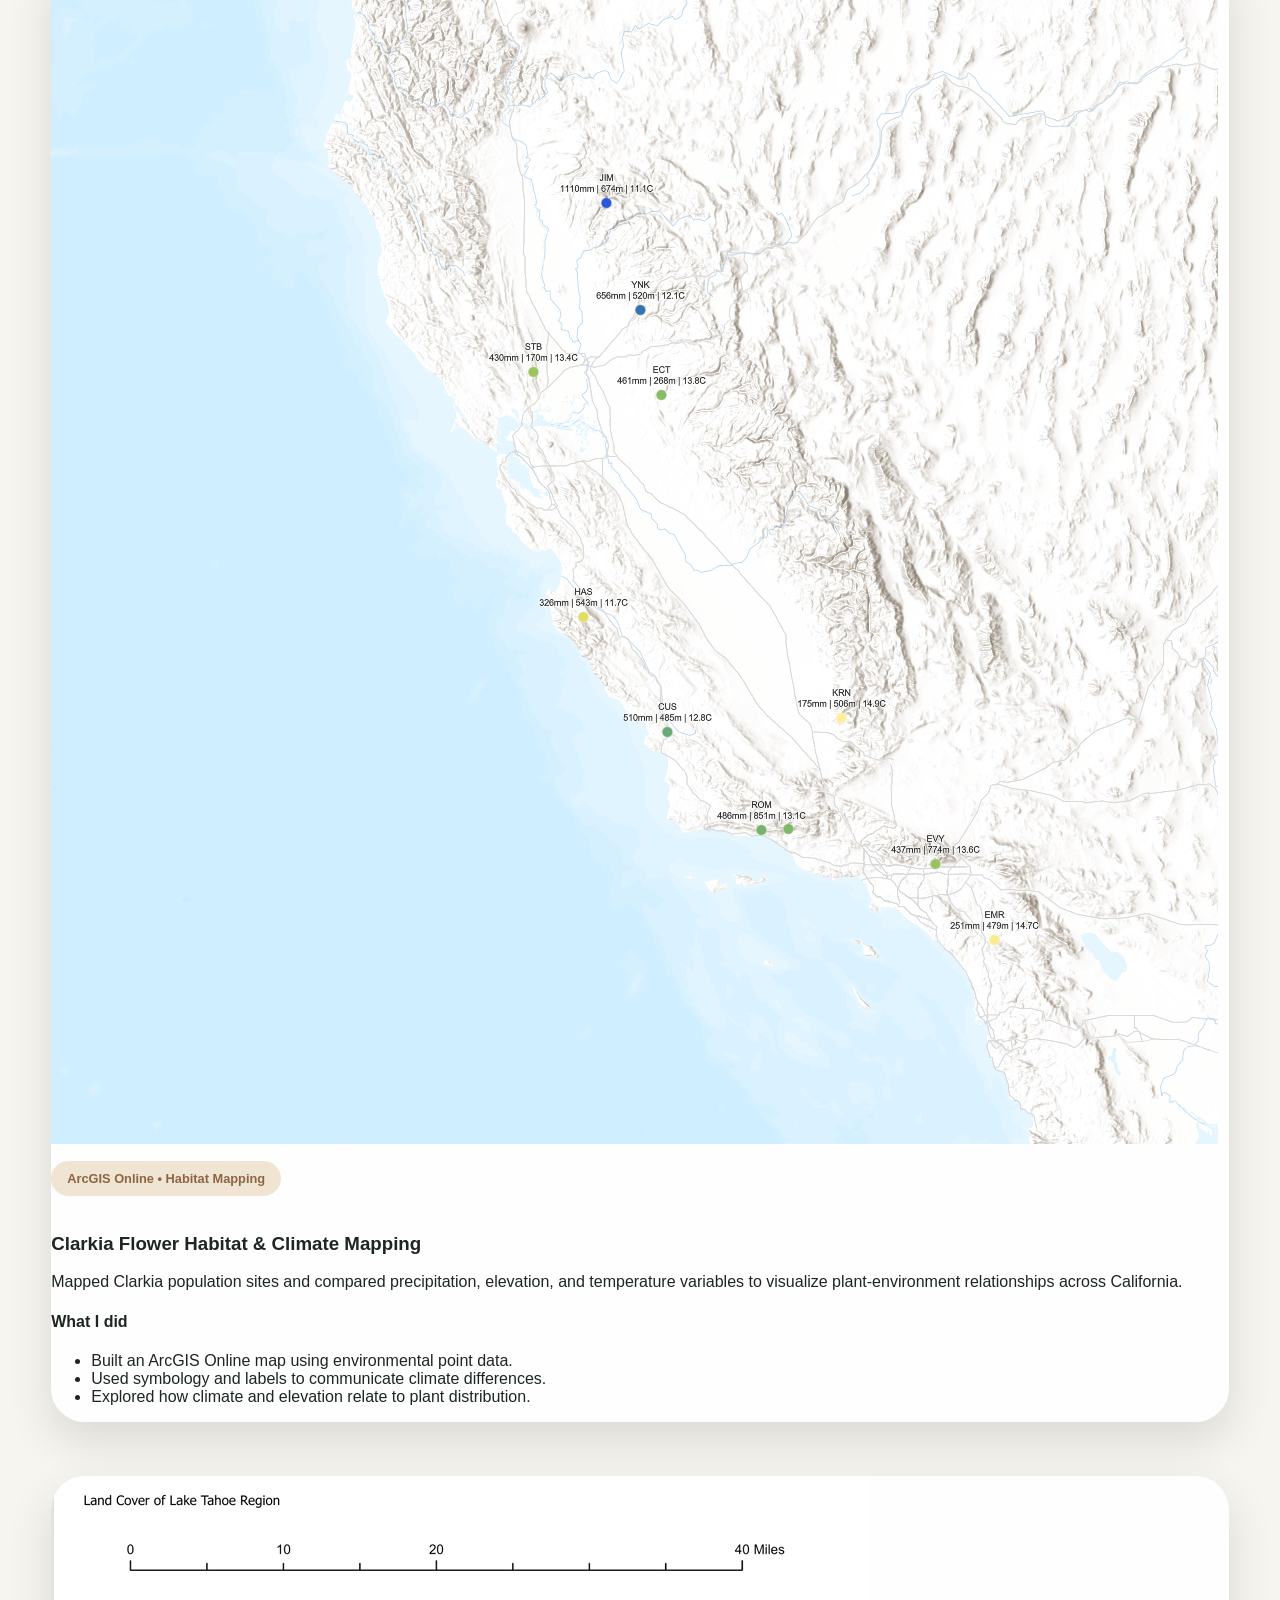
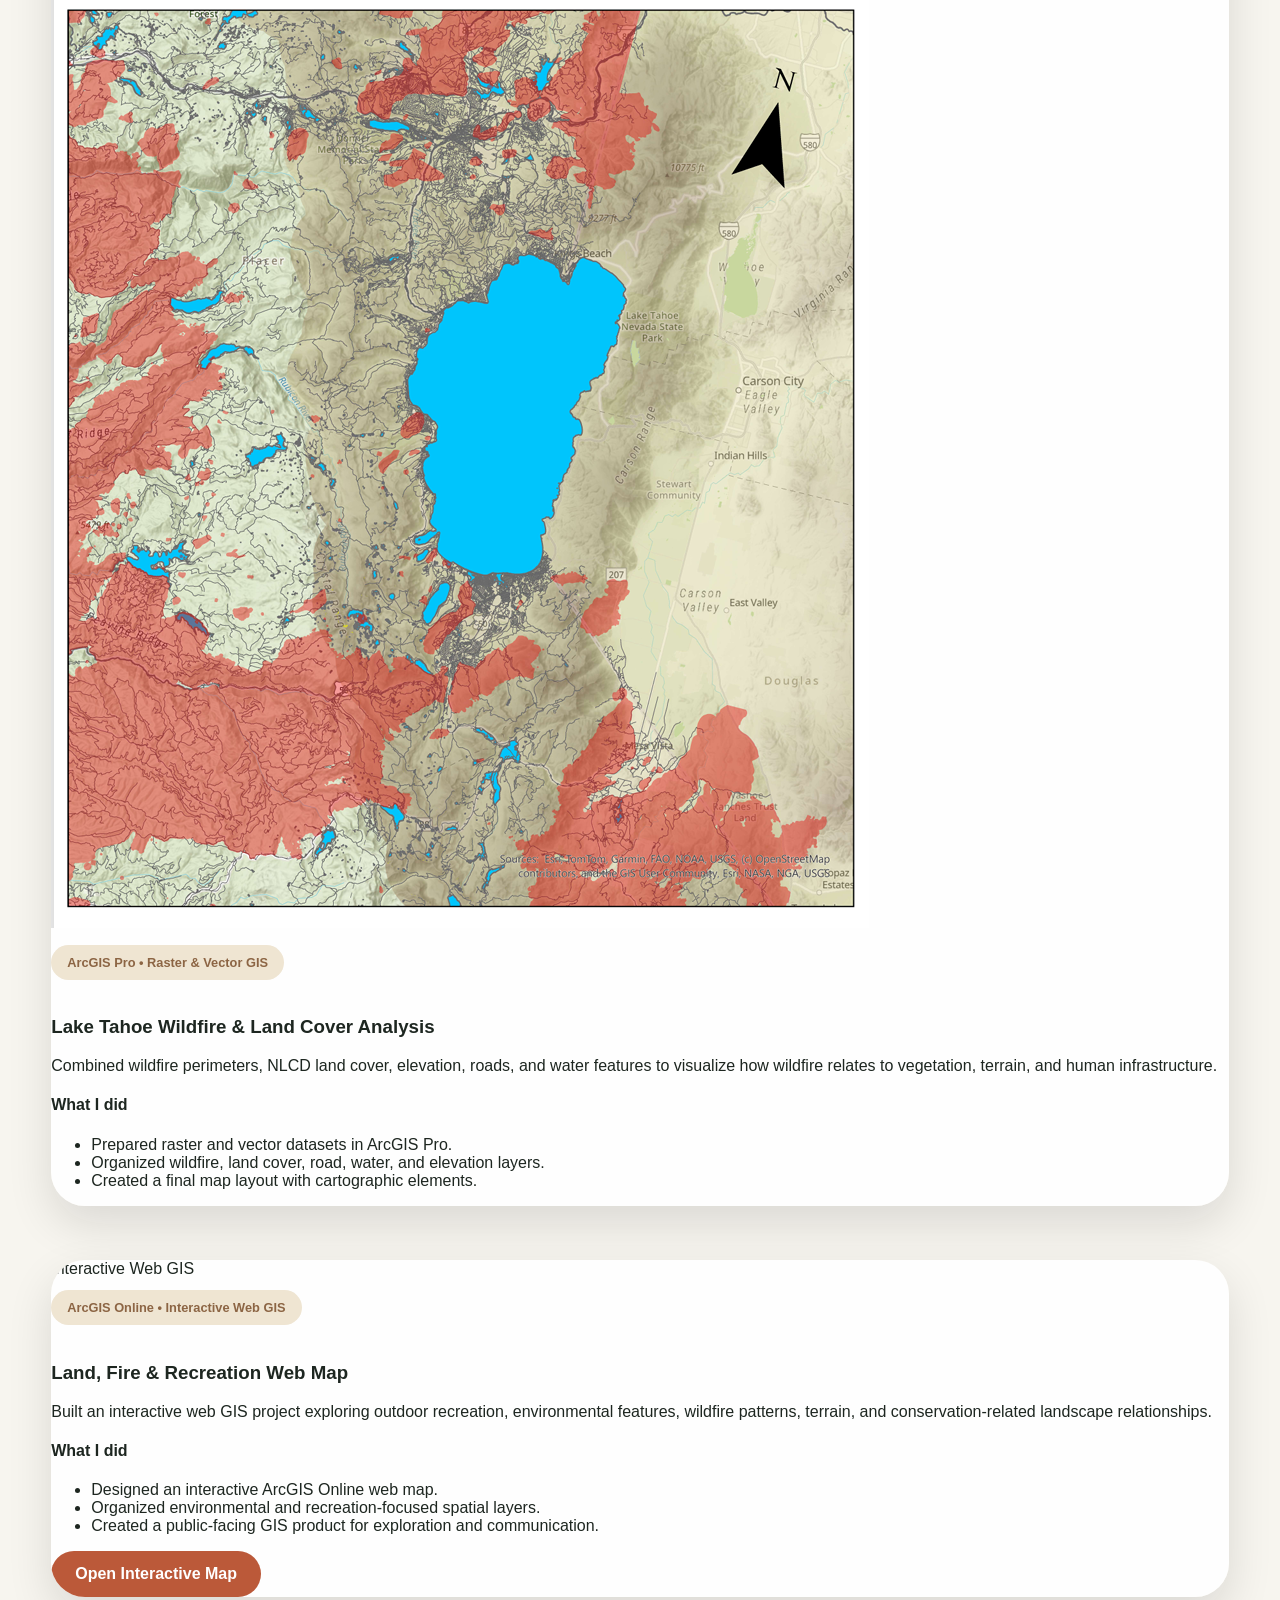
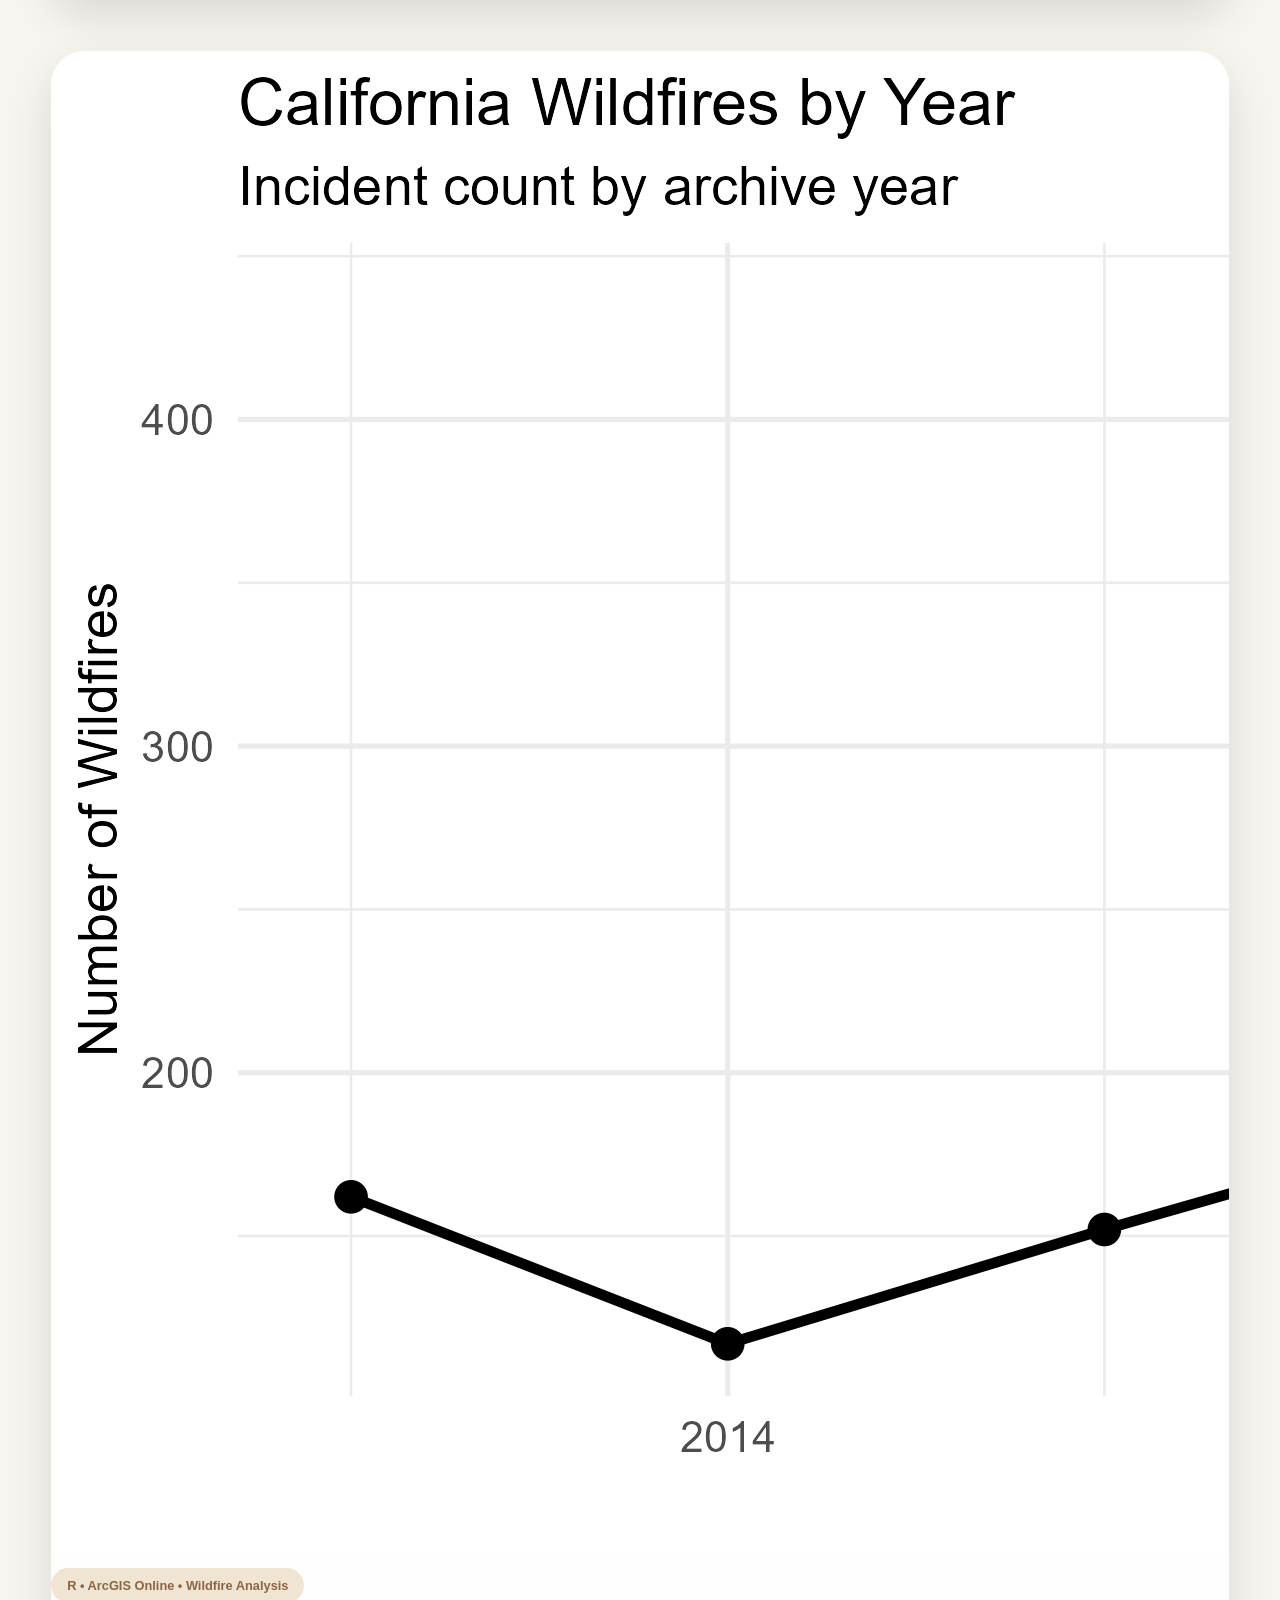
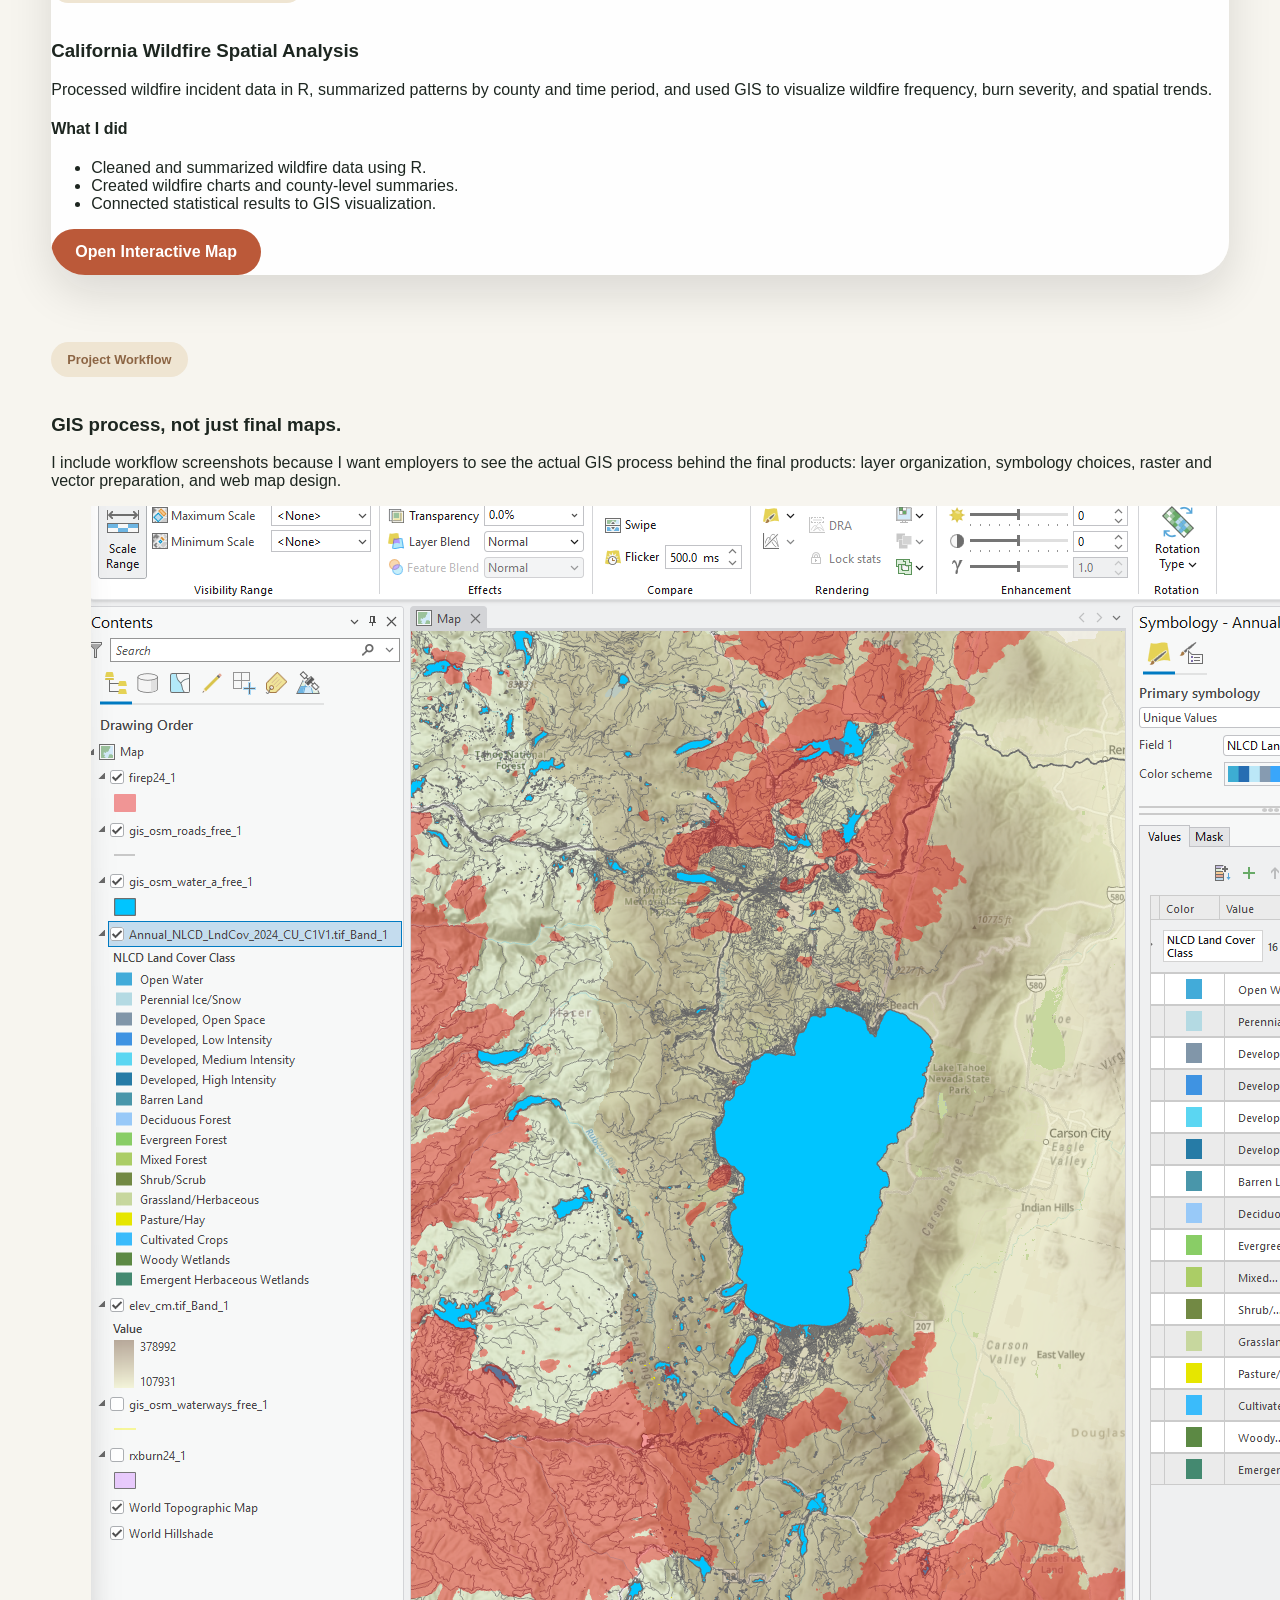
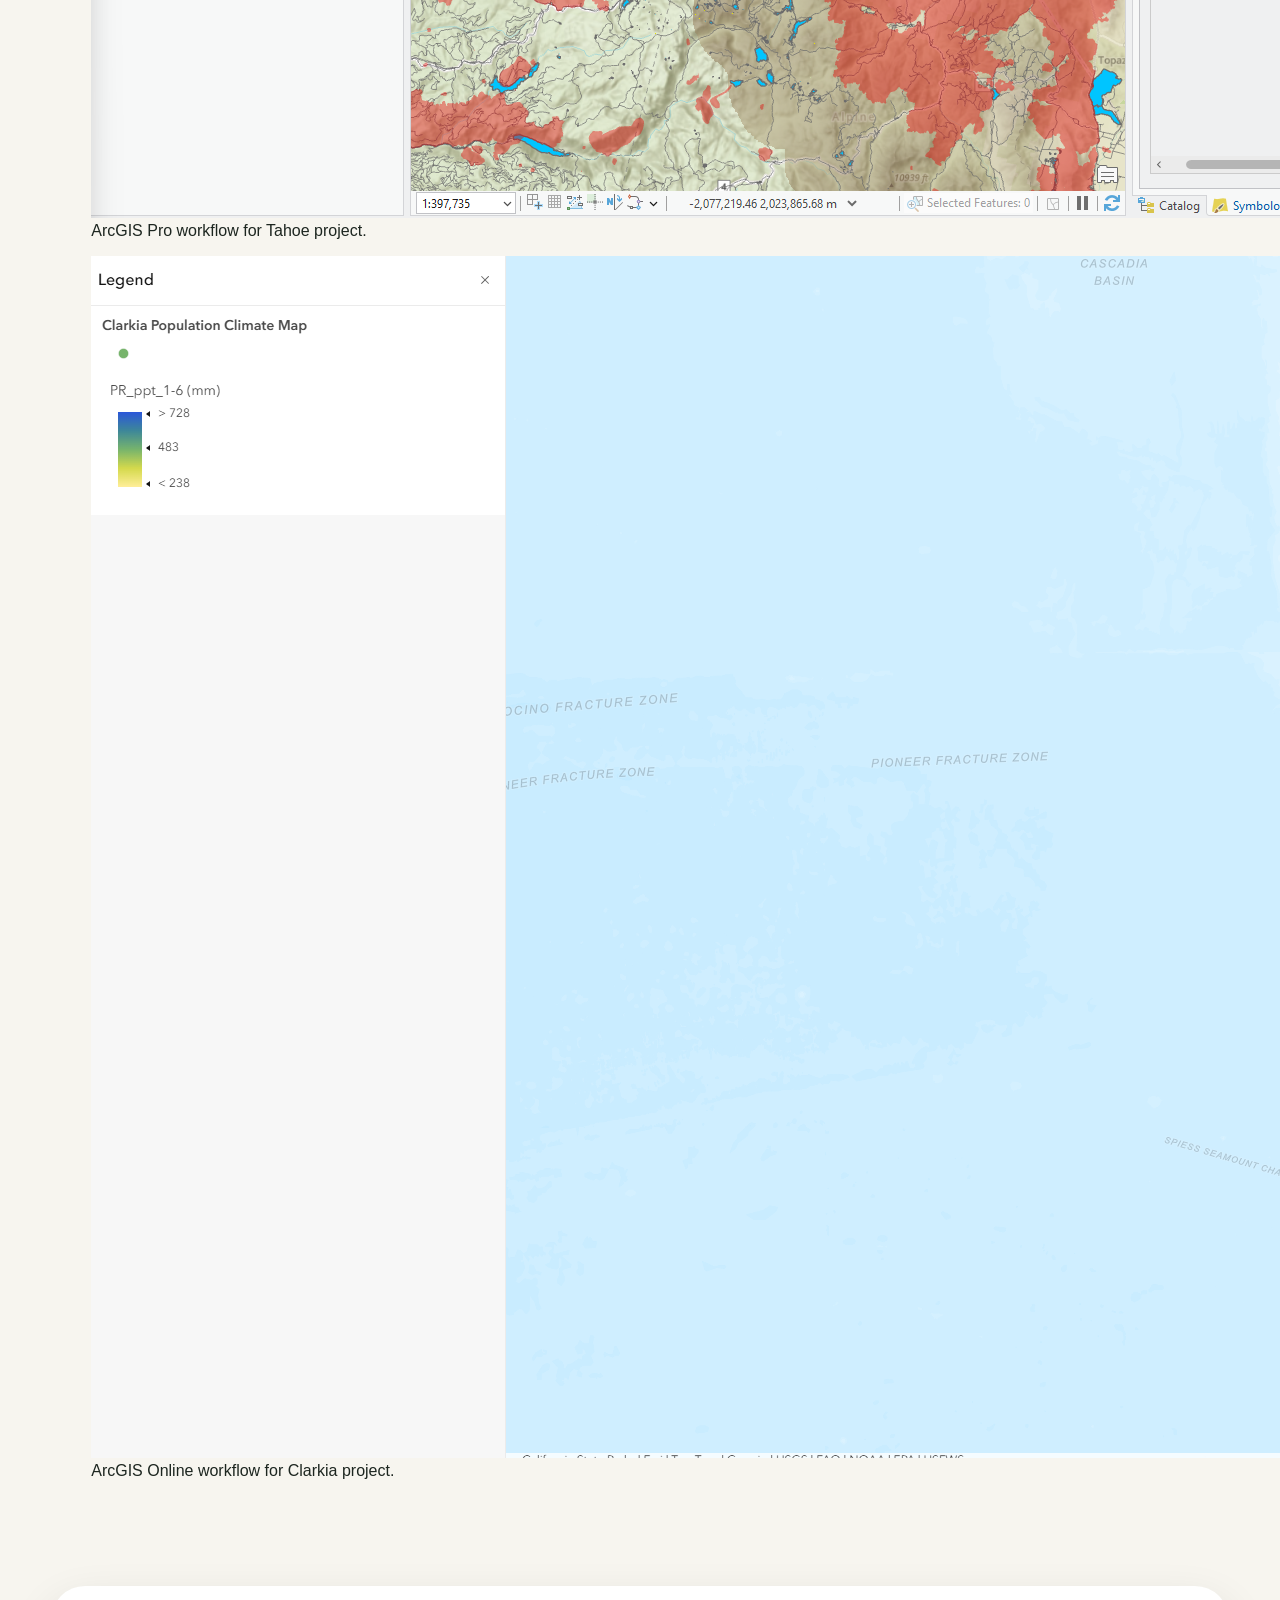
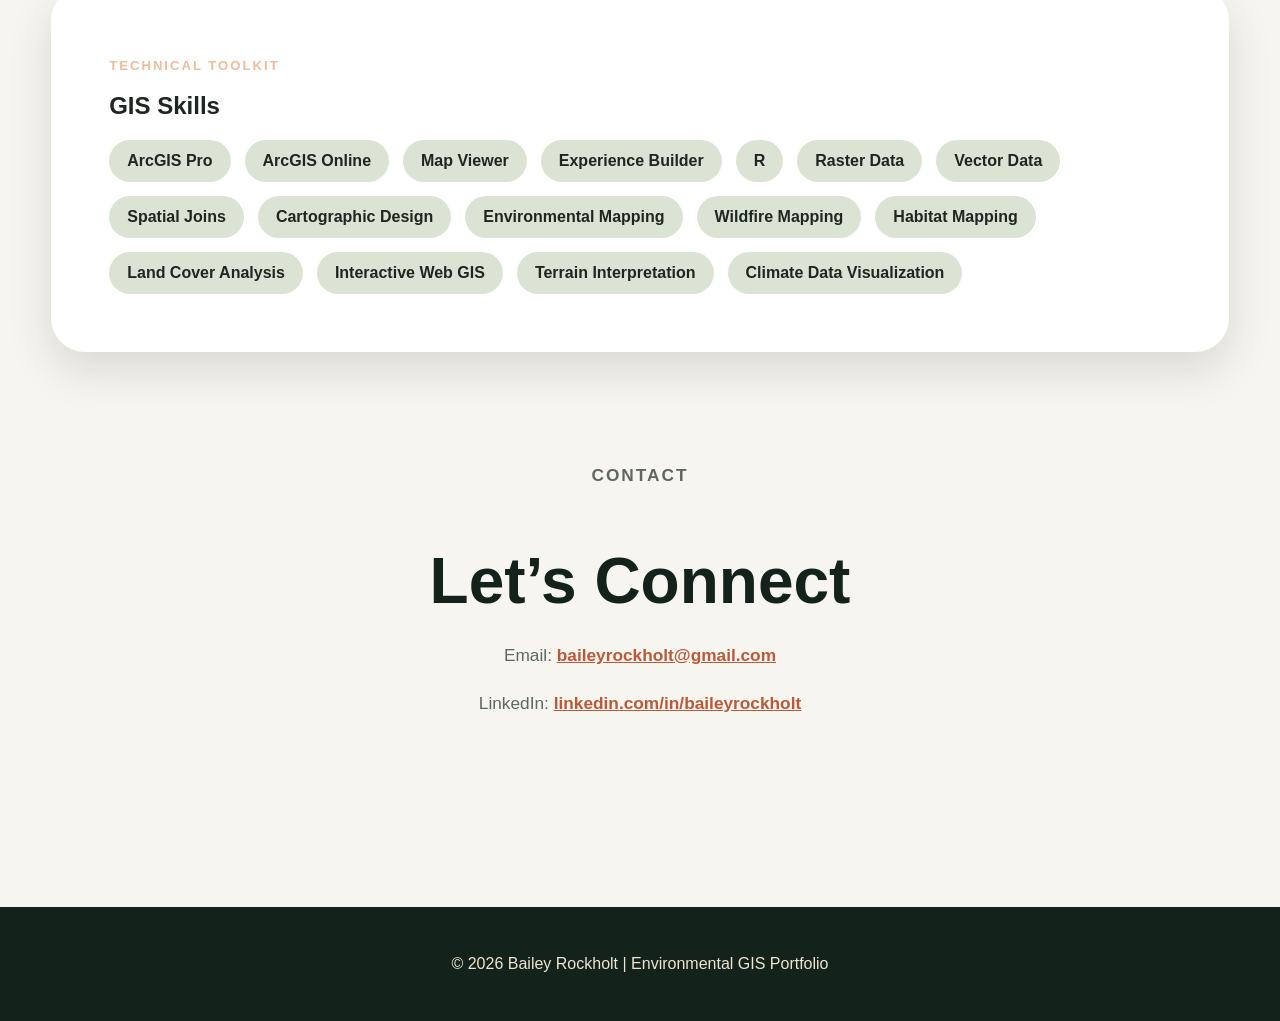
==== commit 1166700a: "index.html" ====
--- a/index.html
+++ b/index.html
@@ -8,12 +8,9 @@
 </head>
 
 <body>
-
 <header class="hero">
-
   <nav>
     <div class="logo">Bailey Rockholt</div>
-
     <div class="nav-links">
       <a href="#projects">Projects</a>
       <a href="#skills">Skills</a>
@@ -22,295 +19,180 @@
   </nav>
 
   <section class="hero-content">
-
-    <p class="eyebrow">
-      Environmental GIS • Wildfire Analysis • Recreation Mapping • Spatial Storytelling
+    <p class="eyebrow">Environmental GIS • Web Mapping • Wildfire • Habitat • Outdoor Systems</p>
+    <h1>Bailey Rockholt</h1>
+    <h2>Environmental GIS & Outdoor Spatial Analysis</h2>
+    <p class="intro">
+      I build GIS projects focused on wildfire, habitat, land cover, recreation, terrain,
+      and environmental decision-making using ArcGIS Pro, ArcGIS Online, Experience Builder,
+      and R.
     </p>
-
-    <h1>Bailey Rockholt</h1>
-
-    <h2>Environmental GIS & Outdoor Spatial Analysis</h2>
-
-    <p class="intro">
-      I build GIS projects focused on wildfire risk, environmental systems,
-      habitat patterns, terrain interpretation, recreation access,
-      and spatial storytelling using ArcGIS Pro, ArcGIS Online, R,
-      raster analysis, and interactive web GIS tools.
-    </p>
-
     <div class="hero-buttons">
       <a class="button primary" href="#projects">View Projects</a>
-      <a class="button secondary" href="#contact">Contact Me</a>
+      <a class="button secondary" href="#contact">Contact</a>
     </div>
-
   </section>
-
 </header>
 
 <main>
+  <section class="section about">
+    <p class="eyebrow">About</p>
+    <h2>GIS work built around landscapes, people, and environmental systems.</h2>
+    <p>
+      My GIS portfolio focuses on environmental mapping, wildfire analysis, habitat interpretation,
+      outdoor recreation, land cover, terrain, and public-facing web GIS. I am especially interested
+      in work that connects spatial data with real-world environmental and planning decisions.
+    </p>
+  </section>
 
-<section class="section about">
-
-  <p class="eyebrow">About</p>
-
-  <h2>Environmental GIS with an outdoor-focused perspective.</h2>
-
-  <p>
-    My GIS work focuses on environmental analysis, wildfire resilience,
-    conservation, terrain, recreation systems, and public-facing spatial communication.
-    I am especially interested in how GIS can help better understand
-    landscapes and human-environment relationships.
-  </p>
-
-</section>
-
-<section id="projects" class="section">
-
-  <div class="section-heading">
-    <p class="eyebrow">Featured GIS Work</p>
-    <h2>Environmental GIS Projects</h2>
-  </div>
-
-  <div class="project-preview-grid">
-
-    <div class="preview-card">
-      <img src="tahoe-final-map.png" alt="Lake Tahoe wildfire map">
-
-      <div class="preview-content">
-        <p class="tag">ArcGIS Pro</p>
-
-        <h3>Lake Tahoe Wildfire & Land Cover Analysis</h3>
-
-        <p>
-          Wildfire, terrain, land cover, roads, and environmental
-          spatial analysis focused on the Tahoe region.
-        </p>
-      </div>
+  <section id="projects" class="section">
+    <div class="section-heading">
+      <p class="eyebrow">Featured GIS Work</p>
+      <h2>Projects</h2>
     </div>
 
-    <div class="preview-card">
-      <img src="clarkia-final-map.png" alt="Clarkia habitat map">
+    <div class="project-grid">
 
-      <div class="preview-content">
-        <p class="tag">ArcGIS Online</p>
+      <article class="project-card">
+        <img src="clarkia-final-map.png" alt="Clarkia habitat climate map" />
+        <div class="project-body">
+          <p class="tag">ArcGIS Online • Habitat Mapping</p>
+          <h3>Clarkia Flower Habitat & Climate Mapping</h3>
+          <p>
+            Mapped Clarkia population sites and compared precipitation, elevation, and temperature
+            variables to visualize plant-environment relationships across California.
+          </p>
+          <h4>What I did</h4>
+          <ul>
+            <li>Built an ArcGIS Online map using environmental point data.</li>
+            <li>Used symbology and labels to communicate climate differences.</li>
+            <li>Explored how climate and elevation relate to plant distribution.</li>
+          </ul>
+        </div>
+      </article>
 
-        <h3>Clarkia Habitat & Climate Mapping</h3>
+      <article class="project-card">
+        <img src="tahoe-final-map.png" alt="Lake Tahoe wildfire and land cover map" />
+        <div class="project-body">
+          <p class="tag">ArcGIS Pro • Raster & Vector GIS</p>
+          <h3>Lake Tahoe Wildfire & Land Cover Analysis</h3>
+          <p>
+            Combined wildfire perimeters, NLCD land cover, elevation, roads, and water features
+            to visualize how wildfire relates to vegetation, terrain, and human infrastructure.
+          </p>
+          <h4>What I did</h4>
+          <ul>
+            <li>Prepared raster and vector datasets in ArcGIS Pro.</li>
+            <li>Organized wildfire, land cover, road, water, and elevation layers.</li>
+            <li>Created a final map layout with cartographic elements.</li>
+          </ul>
+        </div>
+      </article>
 
-        <p>
-          Environmental GIS project visualizing plant populations,
-          precipitation, and climate relationships across California.
-        </p>
-      </div>
-    </div>
+      <article class="project-card">
+        <div class="placeholder-image">
+          Interactive Web GIS
+        </div>
+        <div class="project-body">
+          <p class="tag">ArcGIS Online • Interactive Web GIS</p>
+          <h3>Land, Fire & Recreation Web Map</h3>
+          <p>
+            Built an interactive web GIS project exploring outdoor recreation, environmental
+            features, wildfire patterns, terrain, and conservation-related landscape relationships.
+          </p>
+          <h4>What I did</h4>
+          <ul>
+            <li>Designed an interactive ArcGIS Online web map.</li>
+            <li>Organized environmental and recreation-focused spatial layers.</li>
+            <li>Created a public-facing GIS product for exploration and communication.</li>
+          </ul>
+          <a class="button primary" href="https://cuesta.maps.arcgis.com/apps/mapviewer/index.html?webmap=8f87df10fd2b419f9c45ee53890ff7ae" target="_blank">
+            Open Interactive Map
+          </a>
+        </div>
+      </article>
 
-  </div>
-
-  <article class="project-card featured-card">
-
-    <div class="project-text">
-
-      <p class="tag">Featured Interactive GIS Project</p>
-
-      <h3>California Recreation & Conservation Web GIS</h3>
-
-      <p>
-        Interactive ArcGIS Online project exploring recreation access,
-        environmental systems, wildfire patterns, terrain, and landscape
-        relationships using hosted GIS layers and web mapping tools.
-      </p>
-
-      <h4>What this project demonstrates</h4>
-
-      <ul>
-        <li>Interactive web GIS communication</li>
-        <li>Environmental and recreation-focused spatial analysis</li>
-        <li>ArcGIS Online map design and hosted layers</li>
-        <li>Public-facing GIS product development</li>
-      </ul>
-
-      <a class="button primary"
-         href="https://cuesta.maps.arcgis.com/apps/mapviewer/index.html?webmap=8f87df10fd2b419f9c45ee53890ff7ae"
-         target="_blank">
-
-         Open Interactive Map
-
-      </a>
+      <article class="project-card">
+        <img src="wildfire_year_chart.png" alt="R wildfire analysis chart" />
+        <div class="project-body">
+          <p class="tag">R • ArcGIS Online • Wildfire Analysis</p>
+          <h3>California Wildfire Spatial Analysis</h3>
+          <p>
+            Processed wildfire incident data in R, summarized patterns by county and time period,
+            and used GIS to visualize wildfire frequency, burn severity, and spatial trends.
+          </p>
+          <h4>What I did</h4>
+          <ul>
+            <li>Cleaned and summarized wildfire data using R.</li>
+            <li>Created wildfire charts and county-level summaries.</li>
+            <li>Connected statistical results to GIS visualization.</li>
+          </ul>
+          <a class="button primary" href="https://arcg.is/1vK0ru3" target="_blank">
+            Open Interactive Map
+          </a>
+        </div>
+      </article>
 
     </div>
 
-    <div class="map-embed">
+    <article class="wide-project">
+      <div>
+        <p class="tag">Project Workflow</p>
+        <h3>GIS process, not just final maps.</h3>
+        <p>
+          I include workflow screenshots because I want employers to see the actual GIS process behind
+          the final products: layer organization, symbology choices, raster and vector preparation, and
+          web map design.
+        </p>
+      </div>
 
-      <iframe
-      src="https://www.arcgis.com/apps/Embed/index.html?webmap=8f87df10fd2b419f9c45ee53890ff7ae&extent=-124.4,32.2,-114.0,42.2&zoom=true&previewImage=false&scale=true&disable_scroll=true&theme=dark"
-      width="100%"
-      height="600"
-      frameborder="0"
-      allowfullscreen>
-      </iframe>
+      <div class="workflow-grid">
+        <figure>
+          <img src="tahoe-workflow.png" alt="Tahoe workflow screenshot" />
+          <figcaption>ArcGIS Pro workflow for Tahoe project.</figcaption>
+        </figure>
+        <figure>
+          <img src="clarkia-workflow.png" alt="Clarkia workflow screenshot" />
+          <figcaption>ArcGIS Online workflow for Clarkia project.</figcaption>
+        </figure>
+      </div>
+    </article>
+  </section>
 
-    </div>
-
-  </article>
-
-  <article class="project-card">
-
-    <div class="project-text">
-
-      <p class="tag">ArcGIS Pro • Environmental GIS</p>
-
-      <h3>Wildfire Risk & Land Cover Analysis — Lake Tahoe</h3>
-
-      <p>
-        This ArcGIS Pro project combines wildfire perimeter data,
-        NLCD land cover, elevation, roads, and water features to visualize
-        relationships between wildfire activity, terrain, and human infrastructure.
-      </p>
-
-      <h4>Workflow</h4>
-
-      <ul>
-        <li>Acquired raster and vector datasets from public GIS sources</li>
-        <li>Prepared layers in ArcGIS Pro and organized symbology</li>
-        <li>Combined wildfire, terrain, roads, and land cover data</li>
-        <li>Produced final cartographic layout with scale bar and north arrow</li>
-      </ul>
-
-    </div>
-
-    <div class="project-gallery two-image">
-
-      <figure>
-        <img src="tahoe-final-map.png" alt="Tahoe wildfire map">
-
-        <figcaption>
-          Final Tahoe wildfire and land cover visualization.
-        </figcaption>
-      </figure>
-
-      <figure>
-        <img src="tahoe-workflow.png" alt="Tahoe workflow">
-
-        <figcaption>
-          ArcGIS Pro workflow and symbology setup.
-        </figcaption>
-      </figure>
-
-    </div>
-
-  </article>
-
-  <article class="project-card">
-
-    <div class="project-text">
-
-      <p class="tag">ArcGIS Online • Habitat Mapping</p>
-
-      <h3>Clarkia Population Climate Suitability Mapping</h3>
-
-      <p>
-        ArcGIS Online project mapping Clarkia population sites
-        and comparing precipitation, elevation, and climate variables
-        tied to ecological distribution patterns.
-      </p>
-
-      <h4>Workflow</h4>
-
-      <ul>
-        <li>Mapped Clarkia population locations in ArcGIS Online</li>
-        <li>Displayed climate and elevation values using labeled point data</li>
-        <li>Visualized precipitation differences using environmental symbology</li>
-        <li>Created web GIS visualization for ecological interpretation</li>
-      </ul>
-
-    </div>
-
-    <div class="project-gallery two-image">
-
-      <figure>
-        <img src="clarkia-final-map.png" alt="Clarkia map">
-
-        <figcaption>
-          Final Clarkia climate suitability visualization.
-        </figcaption>
-      </figure>
-
-      <figure>
-        <img src="clarkia-workflow.png" alt="Clarkia workflow">
-
-        <figcaption>
-          ArcGIS Online workflow and environmental symbology.
-        </figcaption>
-      </figure>
-
-    </div>
-
-  </article>
-
-</section>
-
-<section id="skills" class="section skills">
-
-  <div class="section-heading">
+  <section id="skills" class="section skills">
     <p class="eyebrow">Technical Toolkit</p>
     <h2>GIS Skills</h2>
-  </div>
 
-  <div class="skill-grid">
+    <div class="skill-grid">
+      <span>ArcGIS Pro</span>
+      <span>ArcGIS Online</span>
+      <span>Map Viewer</span>
+      <span>Experience Builder</span>
+      <span>R</span>
+      <span>Raster Data</span>
+      <span>Vector Data</span>
+      <span>Spatial Joins</span>
+      <span>Cartographic Design</span>
+      <span>Environmental Mapping</span>
+      <span>Wildfire Mapping</span>
+      <span>Habitat Mapping</span>
+      <span>Land Cover Analysis</span>
+      <span>Interactive Web GIS</span>
+      <span>Terrain Interpretation</span>
+      <span>Climate Data Visualization</span>
+    </div>
+  </section>
 
-    <span>ArcGIS Pro</span>
-    <span>ArcGIS Online</span>
-    <span>Map Viewer</span>
-    <span>Experience Builder</span>
-    <span>Raster Data</span>
-    <span>Vector Data</span>
-    <span>R</span>
-    <span>Cartographic Design</span>
-    <span>Wildfire Mapping</span>
-    <span>Habitat Mapping</span>
-    <span>Environmental Mapping</span>
-    <span>Spatial Analysis</span>
-    <span>Land Cover Analysis</span>
-    <span>Interactive Web GIS</span>
-    <span>Terrain Interpretation</span>
-
-  </div>
-
-</section>
-
-<section id="contact" class="section contact">
-
-  <p class="eyebrow">Contact</p>
-
-  <h2>Let’s Connect</h2>
-
-  <p>
-    Email:
-    <a href="mailto:baileyrockholt@gmail.com">
-      baileyrockholt@gmail.com
-    </a>
-  </p>
-
-  <p>
-    LinkedIn:
-    <a href="https://linkedin.com/in/baileyrockholt" target="_blank">
-      linkedin.com/in/baileyrockholt
-    </a>
-  </p>
-
-  <p>
-    Portfolio:
-    <a href="https://baileyrockholt.github.io/Bailey-Rockholt-GIS-Portfolio/" target="_blank">
-      View Live Site
-    </a>
-  </p>
-
-</section>
-
+  <section id="contact" class="section contact">
+    <p class="eyebrow">Contact</p>
+    <h2>Let’s Connect</h2>
+    <p>Email: <a href="mailto:baileyrockholt@gmail.com">baileyrockholt@gmail.com</a></p>
+    <p>LinkedIn: <a href="https://linkedin.com/in/baileyrockholt" target="_blank">linkedin.com/in/baileyrockholt</a></p>
+  </section>
 </main>
 
 <footer>
   <p>© 2026 Bailey Rockholt | Environmental GIS Portfolio</p>
 </footer>
-
 </body>
 </html>
--- a/style.css
+++ b/style.css
@@ -8,7 +8,7 @@
   --sage: #dbe4d4;
   --text: #1d2620;
   --muted: #5e685f;
-  --card: rgba(255,255,255,0.9);
+  --card: rgba(255,255,255,0.92);
   --shadow: 0 18px 45px rgba(20,20,20,0.12);
 }
 
@@ -28,12 +28,9 @@
   overflow-x: hidden;
 }
 
-a {
-  color: inherit;
-}
-
 .hero {
   min-height: 92vh;
+
   background:
     linear-gradient(rgba(10,20,15,0.55),
     rgba(10,20,15,0.72)),
@@ -41,6 +38,7 @@
 
   background-size: cover;
   background-position: center;
+
   color: white;
   padding: 32px 8%;
   display: flex;
@@ -56,7 +54,6 @@
 .logo {
   font-size: 1.2rem;
   font-weight: 800;
-  letter-spacing: 0.5px;
 }
 
 .nav-links {
@@ -66,14 +63,9 @@
 
 .nav-links a {
   text-decoration: none;
+  color: white;
   font-weight: 600;
   opacity: 0.9;
-  transition: 0.2s ease;
-}
-
-.nav-links a:hover {
-  opacity: 1;
-  transform: translateY(-1px);
 }
 
 .hero-content {
@@ -102,12 +94,11 @@
   font-size: clamp(1.5rem, 3vw, 2.7rem);
   margin-top: 18px;
   color: #f6eadf;
-  font-weight: 600;
 }
 
 .intro {
   max-width: 760px;
-  font-size: 1.22rem;
+  font-size: 1.2rem;
   line-height: 1.8;
   margin-top: 28px;
   color: rgba(255,255,255,0.92);
@@ -126,26 +117,16 @@
   border-radius: 999px;
   text-decoration: none;
   font-weight: 800;
-  transition: 0.25s ease;
-}
-
-.button:hover {
-  transform: translateY(-3px);
 }
 
 .button.primary {
   background: var(--clay);
   color: white;
-  box-shadow: 0 10px 24px rgba(185,89,57,0.25);
 }
 
 .button.secondary {
   border: 2px solid rgba(255,255,255,0.7);
   color: white;
-}
-
-main {
-  width: 100%;
 }
 
 .section {
@@ -180,8 +161,28 @@
   font-size: 1.08rem;
 }
 
-.section-heading {
-  margin-bottom: 42px;
+.project-preview-grid {
+  display: grid;
+  grid-template-columns: repeat(auto-fit, minmax(320px,1fr));
+  gap: 28px;
+  margin-bottom: 52px;
+}
+
+.preview-card {
+  background: white;
+  border-radius: 28px;
+  overflow: hidden;
+  box-shadow: var(--shadow);
+}
+
+.preview-card img {
+  width: 100%;
+  height: 260px;
+  object-fit: cover;
+}
+
+.preview-content {
+  padding: 24px;
 }
 
 .project-card {
@@ -190,12 +191,6 @@
   overflow: hidden;
   box-shadow: var(--shadow);
   margin-bottom: 54px;
-  border: 1px solid rgba(0,0,0,0.05);
-  backdrop-filter: blur(6px);
-}
-
-.featured-card {
-  border: 2px solid rgba(187,89,57,0.22);
 }
 
 .project-text {
@@ -213,36 +208,6 @@
   margin-bottom: 18px;
 }
 
-.project-text h3 {
-  font-size: clamp(2rem, 4vw, 3.4rem);
-  margin: 10px 0 18px 0;
-  color: var(--deep-forest);
-}
-
-.project-text h4 {
-  margin-top: 34px;
-  margin-bottom: 12px;
-  color: var(--forest);
-  font-size: 1.2rem;
-}
-
-.project-text ul {
-  padding-left: 22px;
-  color: var(--muted);
-  line-height: 1.8;
-}
-
-.map-embed {
-  padding: 0 52px 52px 52px;
-}
-
-.map-embed iframe {
-  border: none;
-  width: 100%;
-  border-radius: 24px;
-  box-shadow: 0 14px 34px rgba(0,0,0,0.14);
-}
-
 .project-gallery {
   display: grid;
   grid-template-columns: repeat(auto-fit, minmax(260px,1fr));
@@ -271,7 +236,6 @@
   padding: 16px;
   background: #fffdf8;
   color: var(--muted);
-  line-height: 1.6;
 }
 
 .skills {
@@ -292,7 +256,6 @@
   padding: 12px 18px;
   border-radius: 999px;
   font-weight: 700;
-  color: var(--deep-forest);
 }
 
 .contact {
@@ -312,43 +275,12 @@
   margin-top: 80px;
 }
 
-@media (max-width: 850px) {
-
-  nav {
-    flex-direction: column;
-    gap: 16px;
-  }
-
-  .nav-links {
-    flex-wrap: wrap;
-    justify-content: center;
-  }
-
-  .hero {
-    padding: 24px;
-    min-height: 80vh;
-  }
-
-  .hero-content {
-    margin-bottom: 70px;
-  }
-
-  .about,
-  .skills,
-  .project-text {
-    padding: 28px;
-  }
-
-  .map-embed,
-  .project-gallery {
-    padding: 0 22px 28px 22px;
-  }
-
-  .project-gallery.two-image {
-    grid-template-columns: 1fr;
-  }
-
-  .section {
-    padding: 58px 0;
-  }
-}
+.map-embed {
+  padding: 0 52px 52px 52px;
+}
+
+.map-embed iframe {
+  border: none;
+  width: 100%;
+  border-radius: 24px;
+}
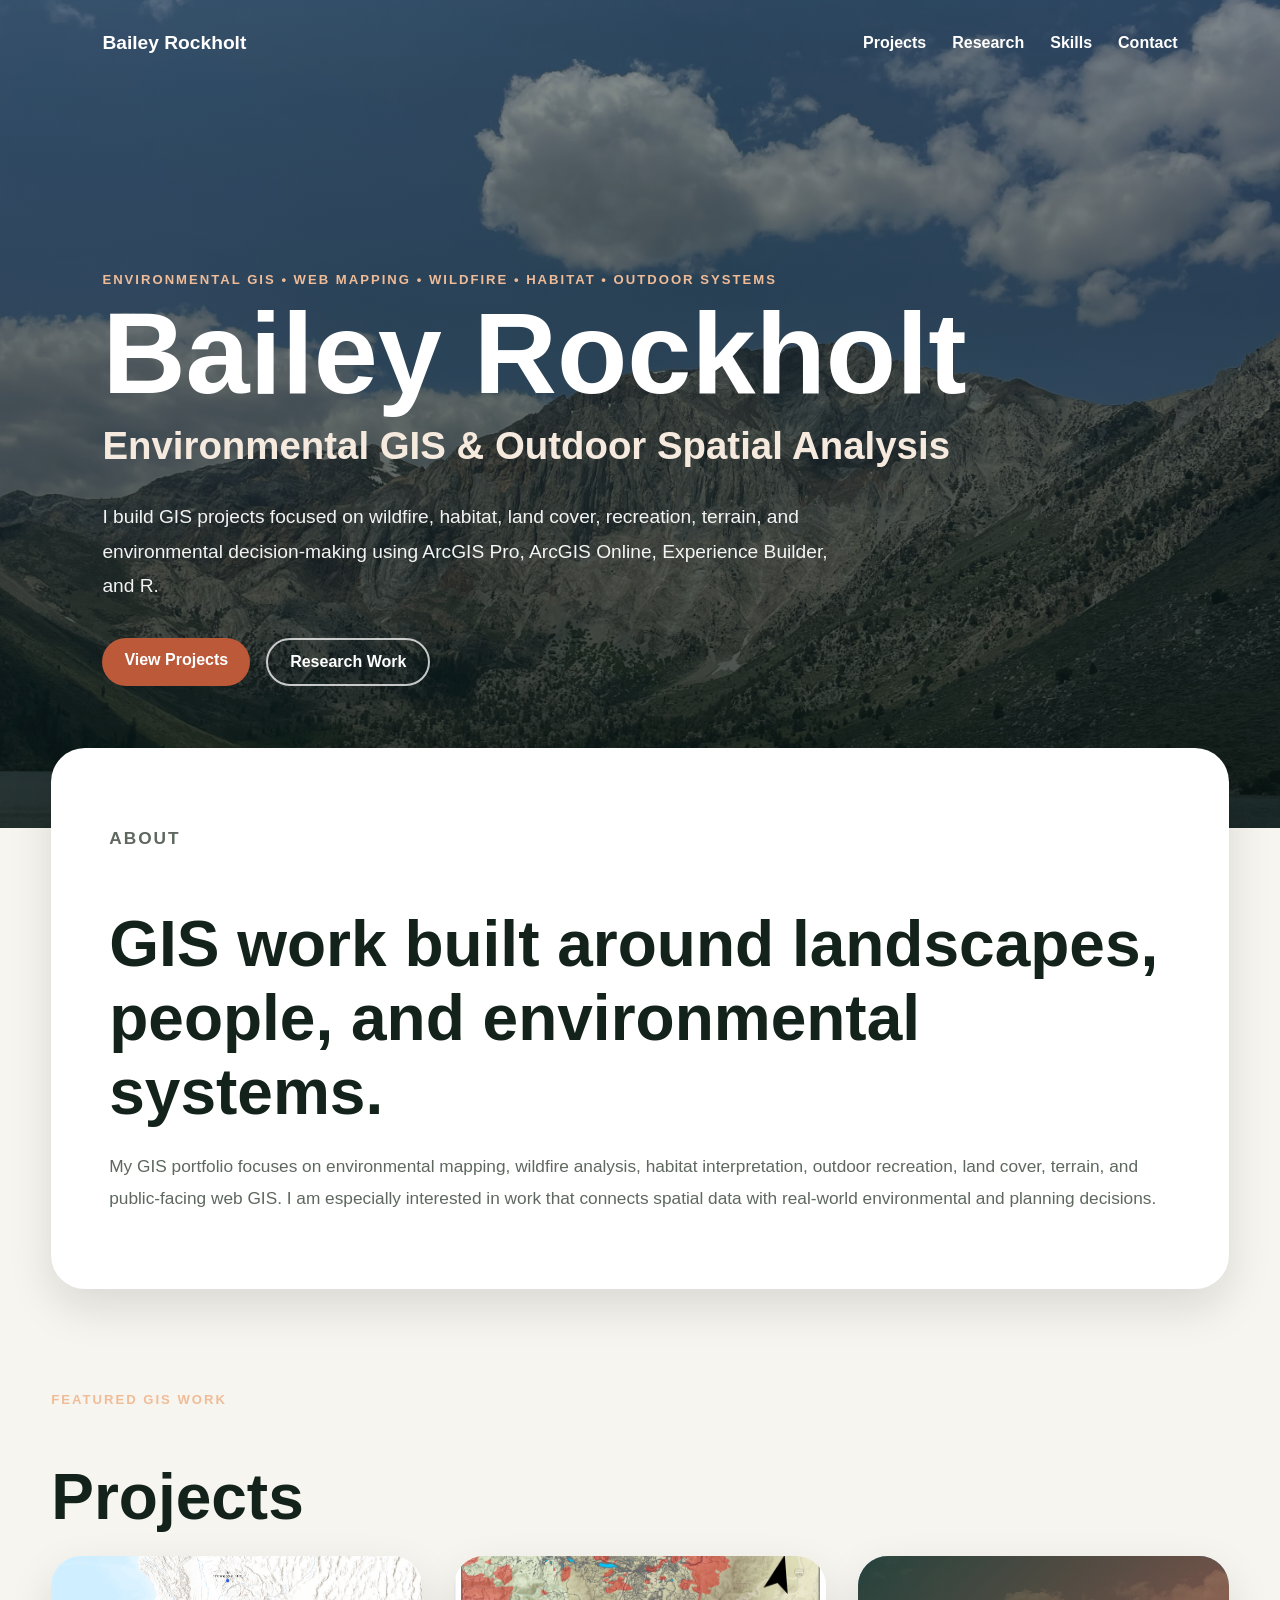
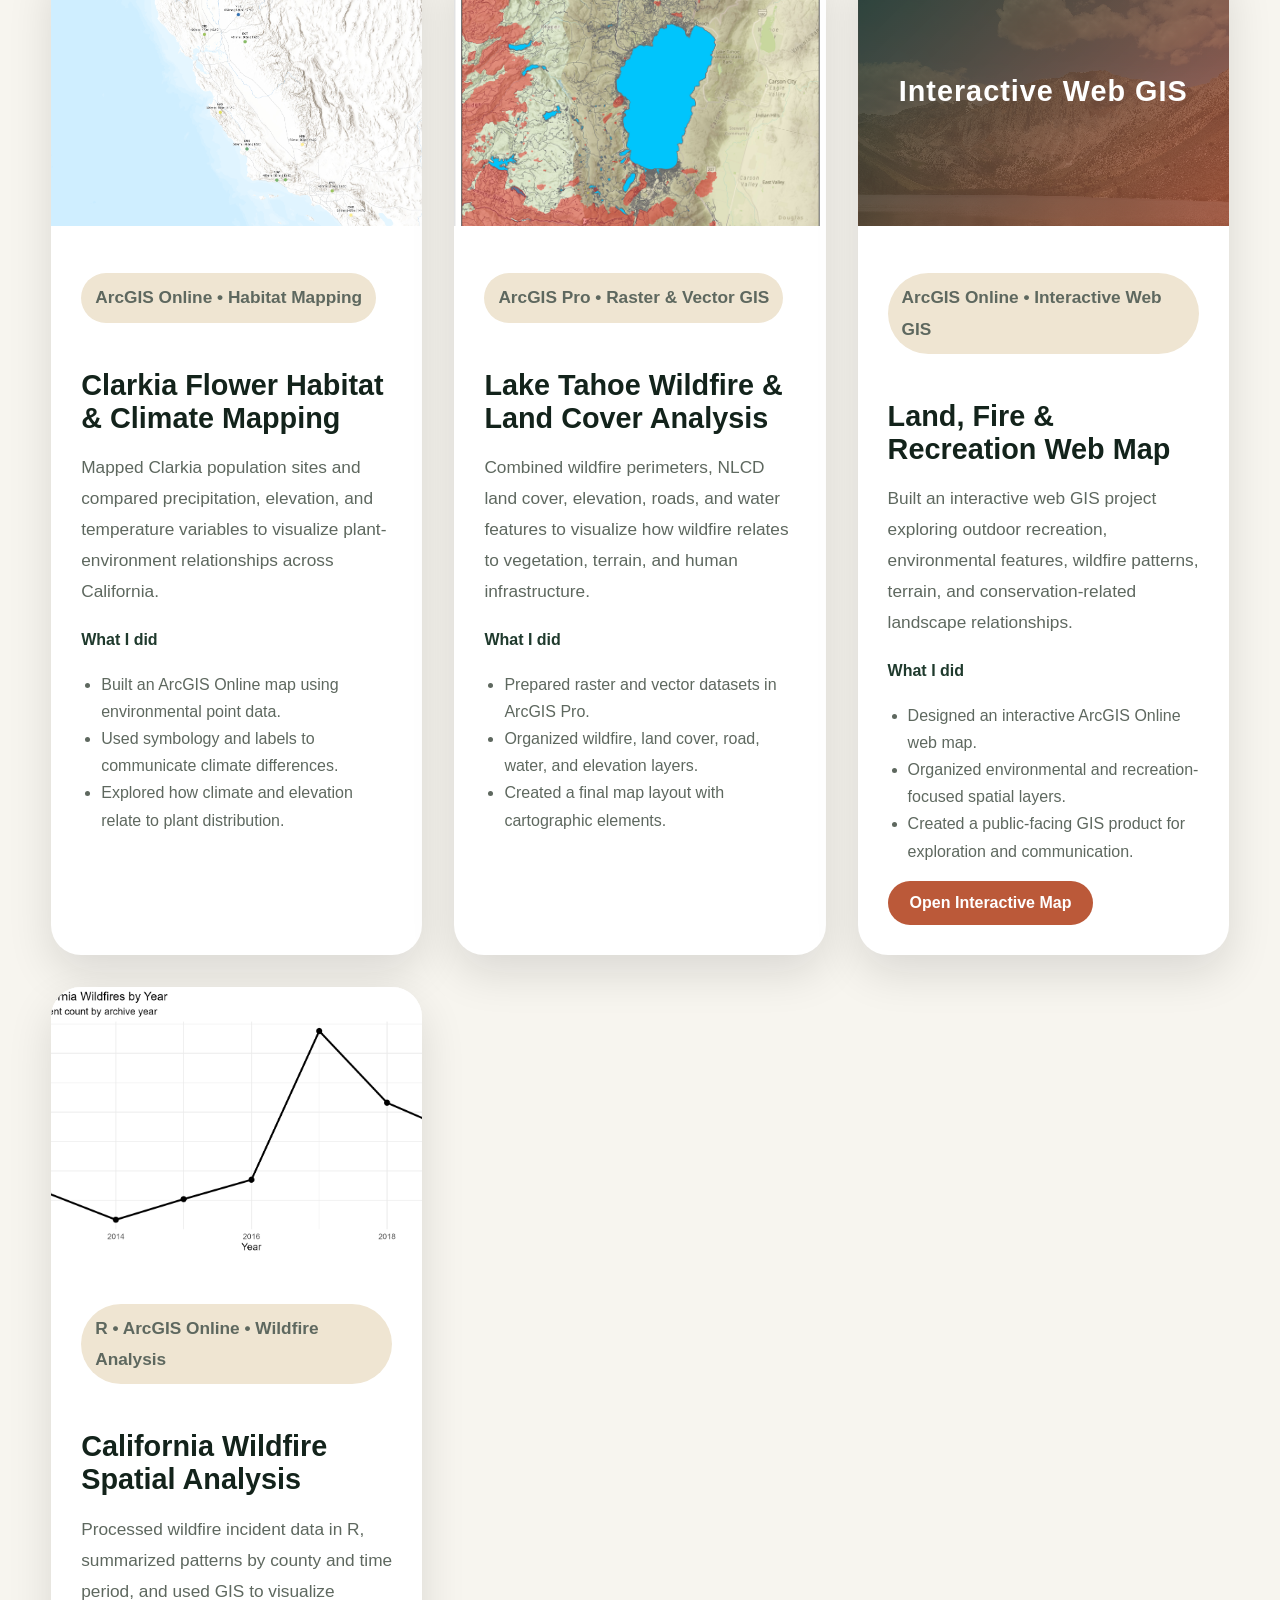
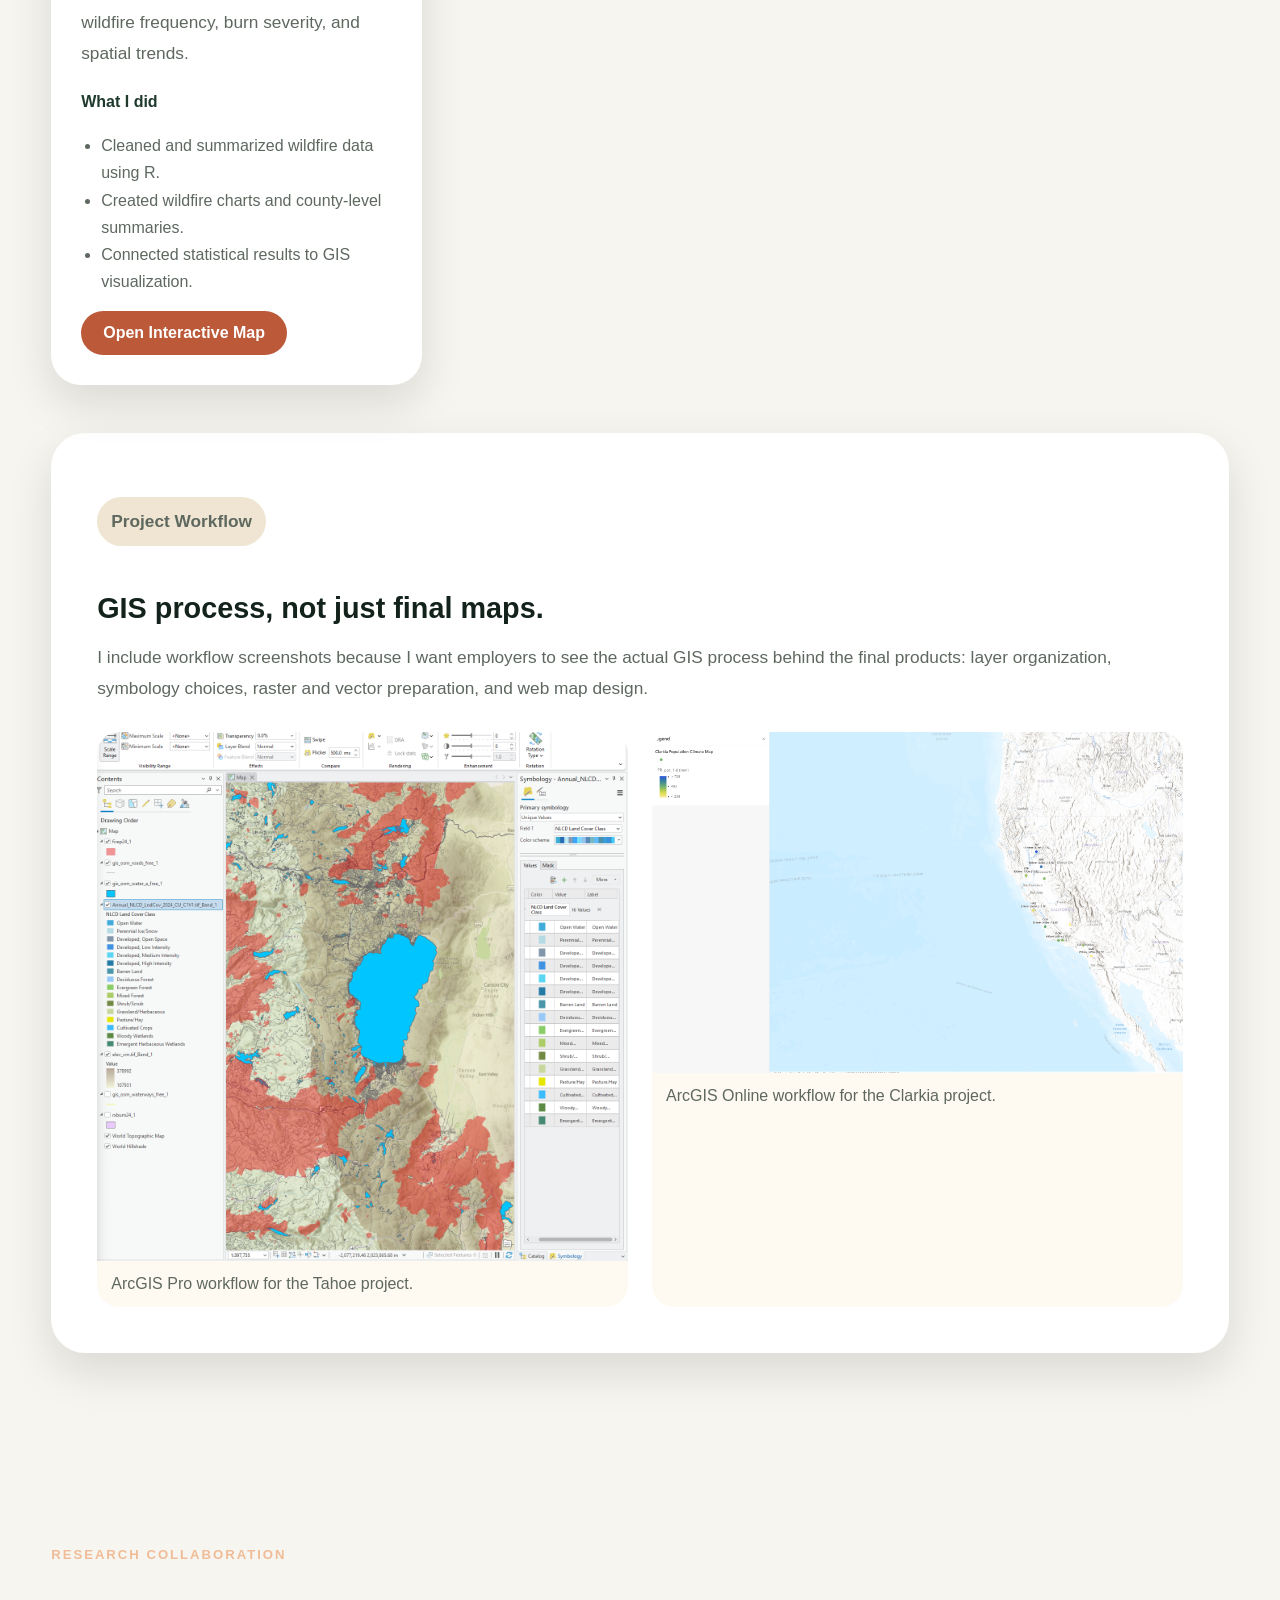
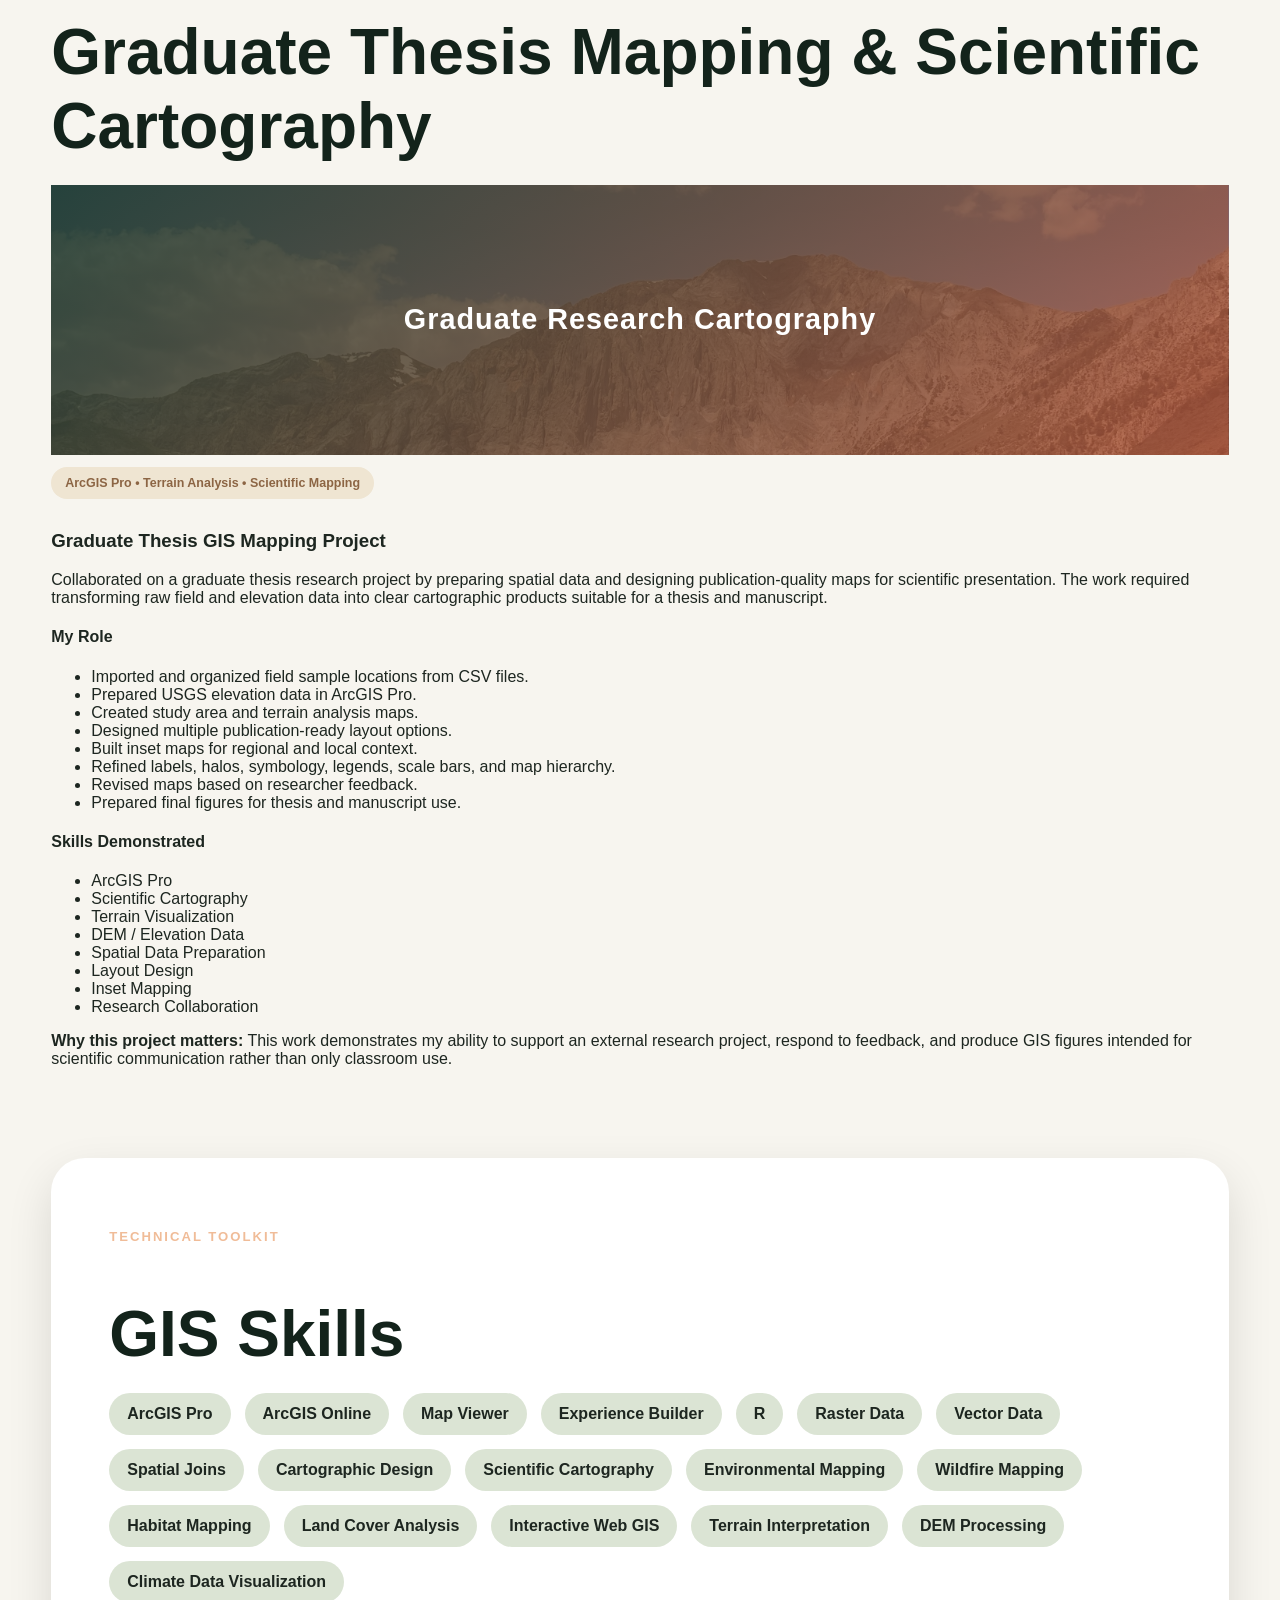
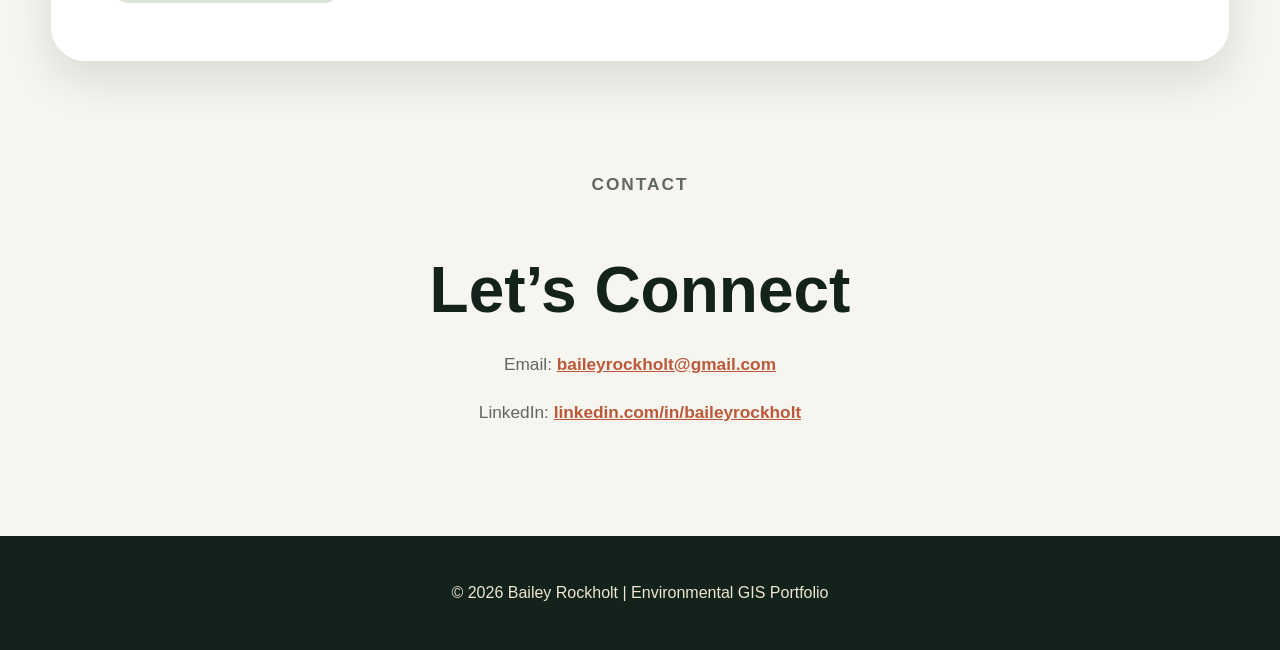
==== commit 2cc2c1a2: "index.html" ====
--- a/index.html
+++ b/index.html
@@ -13,6 +13,7 @@
     <div class="logo">Bailey Rockholt</div>
     <div class="nav-links">
       <a href="#projects">Projects</a>
+      <a href="#research">Research</a>
       <a href="#skills">Skills</a>
       <a href="#contact">Contact</a>
     </div>
@@ -27,14 +28,16 @@
       and environmental decision-making using ArcGIS Pro, ArcGIS Online, Experience Builder,
       and R.
     </p>
+
     <div class="hero-buttons">
       <a class="button primary" href="#projects">View Projects</a>
-      <a class="button secondary" href="#contact">Contact</a>
+      <a class="button secondary" href="#research">Research Work</a>
     </div>
   </section>
 </header>
 
 <main>
+
   <section class="section about">
     <p class="eyebrow">About</p>
     <h2>GIS work built around landscapes, people, and environmental systems.</h2>
@@ -55,13 +58,17 @@
 
       <article class="project-card">
         <img src="clarkia-final-map.png" alt="Clarkia habitat climate map" />
+
         <div class="project-body">
           <p class="tag">ArcGIS Online • Habitat Mapping</p>
+
           <h3>Clarkia Flower Habitat & Climate Mapping</h3>
+
           <p>
             Mapped Clarkia population sites and compared precipitation, elevation, and temperature
             variables to visualize plant-environment relationships across California.
           </p>
+
           <h4>What I did</h4>
           <ul>
             <li>Built an ArcGIS Online map using environmental point data.</li>
@@ -73,13 +80,17 @@
 
       <article class="project-card">
         <img src="tahoe-final-map.png" alt="Lake Tahoe wildfire and land cover map" />
+
         <div class="project-body">
           <p class="tag">ArcGIS Pro • Raster & Vector GIS</p>
+
           <h3>Lake Tahoe Wildfire & Land Cover Analysis</h3>
+
           <p>
             Combined wildfire perimeters, NLCD land cover, elevation, roads, and water features
             to visualize how wildfire relates to vegetation, terrain, and human infrastructure.
           </p>
+
           <h4>What I did</h4>
           <ul>
             <li>Prepared raster and vector datasets in ArcGIS Pro.</li>
@@ -93,20 +104,29 @@
         <div class="placeholder-image">
           Interactive Web GIS
         </div>
+
         <div class="project-body">
           <p class="tag">ArcGIS Online • Interactive Web GIS</p>
+
           <h3>Land, Fire & Recreation Web Map</h3>
+
           <p>
             Built an interactive web GIS project exploring outdoor recreation, environmental
             features, wildfire patterns, terrain, and conservation-related landscape relationships.
           </p>
+
           <h4>What I did</h4>
           <ul>
             <li>Designed an interactive ArcGIS Online web map.</li>
             <li>Organized environmental and recreation-focused spatial layers.</li>
             <li>Created a public-facing GIS product for exploration and communication.</li>
           </ul>
-          <a class="button primary" href="https://cuesta.maps.arcgis.com/apps/mapviewer/index.html?webmap=8f87df10fd2b419f9c45ee53890ff7ae" target="_blank">
+
+          <a
+            class="button primary"
+            href="https://cuesta.maps.arcgis.com/apps/mapviewer/index.html?webmap=8f87df10fd2b419f9c45ee53890ff7ae"
+            target="_blank"
+          >
             Open Interactive Map
           </a>
         </div>
@@ -114,19 +134,24 @@
 
       <article class="project-card">
         <img src="wildfire_year_chart.png" alt="R wildfire analysis chart" />
+
         <div class="project-body">
           <p class="tag">R • ArcGIS Online • Wildfire Analysis</p>
+
           <h3>California Wildfire Spatial Analysis</h3>
+
           <p>
             Processed wildfire incident data in R, summarized patterns by county and time period,
             and used GIS to visualize wildfire frequency, burn severity, and spatial trends.
           </p>
+
           <h4>What I did</h4>
           <ul>
             <li>Cleaned and summarized wildfire data using R.</li>
             <li>Created wildfire charts and county-level summaries.</li>
             <li>Connected statistical results to GIS visualization.</li>
           </ul>
+
           <a class="button primary" href="https://arcg.is/1vK0ru3" target="_blank">
             Open Interactive Map
           </a>
@@ -139,6 +164,7 @@
       <div>
         <p class="tag">Project Workflow</p>
         <h3>GIS process, not just final maps.</h3>
+
         <p>
           I include workflow screenshots because I want employers to see the actual GIS process behind
           the final products: layer organization, symbology choices, raster and vector preparation, and
@@ -149,14 +175,83 @@
       <div class="workflow-grid">
         <figure>
           <img src="tahoe-workflow.png" alt="Tahoe workflow screenshot" />
-          <figcaption>ArcGIS Pro workflow for Tahoe project.</figcaption>
+          <figcaption>ArcGIS Pro workflow for the Tahoe project.</figcaption>
         </figure>
+
         <figure>
           <img src="clarkia-workflow.png" alt="Clarkia workflow screenshot" />
-          <figcaption>ArcGIS Online workflow for Clarkia project.</figcaption>
+          <figcaption>ArcGIS Online workflow for the Clarkia project.</figcaption>
         </figure>
       </div>
     </article>
+  </section>
+
+  <section id="research" class="section research-section">
+
+    <div class="section-heading">
+      <p class="eyebrow">Research Collaboration</p>
+      <h2>Graduate Thesis Mapping & Scientific Cartography</h2>
+    </div>
+
+    <div class="research-hero">
+
+      <div class="research-visual placeholder-image">
+        Graduate Research Cartography
+      </div>
+
+      <div class="research-copy">
+
+        <p class="tag">ArcGIS Pro • Terrain Analysis • Scientific Mapping</p>
+
+        <h3>Graduate Thesis GIS Mapping Project</h3>
+
+        <p>
+          Collaborated on a graduate thesis research project by preparing spatial data and designing
+          publication-quality maps for scientific presentation. The work required transforming raw
+          field and elevation data into clear cartographic products suitable for a thesis and manuscript.
+        </p>
+
+        <div class="research-columns">
+
+          <div>
+            <h4>My Role</h4>
+            <ul>
+              <li>Imported and organized field sample locations from CSV files.</li>
+              <li>Prepared USGS elevation data in ArcGIS Pro.</li>
+              <li>Created study area and terrain analysis maps.</li>
+              <li>Designed multiple publication-ready layout options.</li>
+              <li>Built inset maps for regional and local context.</li>
+              <li>Refined labels, halos, symbology, legends, scale bars, and map hierarchy.</li>
+              <li>Revised maps based on researcher feedback.</li>
+              <li>Prepared final figures for thesis and manuscript use.</li>
+            </ul>
+          </div>
+
+          <div>
+            <h4>Skills Demonstrated</h4>
+            <ul>
+              <li>ArcGIS Pro</li>
+              <li>Scientific Cartography</li>
+              <li>Terrain Visualization</li>
+              <li>DEM / Elevation Data</li>
+              <li>Spatial Data Preparation</li>
+              <li>Layout Design</li>
+              <li>Inset Mapping</li>
+              <li>Research Collaboration</li>
+            </ul>
+          </div>
+
+        </div>
+
+        <div class="research-note">
+          <strong>Why this project matters:</strong>
+          This work demonstrates my ability to support an external research project, respond to feedback,
+          and produce GIS figures intended for scientific communication rather than only classroom use.
+        </div>
+
+      </div>
+    </div>
+
   </section>
 
   <section id="skills" class="section skills">
@@ -173,12 +268,14 @@
       <span>Vector Data</span>
       <span>Spatial Joins</span>
       <span>Cartographic Design</span>
+      <span>Scientific Cartography</span>
       <span>Environmental Mapping</span>
       <span>Wildfire Mapping</span>
       <span>Habitat Mapping</span>
       <span>Land Cover Analysis</span>
       <span>Interactive Web GIS</span>
       <span>Terrain Interpretation</span>
+      <span>DEM Processing</span>
       <span>Climate Data Visualization</span>
     </div>
   </section>
@@ -186,13 +283,27 @@
   <section id="contact" class="section contact">
     <p class="eyebrow">Contact</p>
     <h2>Let’s Connect</h2>
-    <p>Email: <a href="mailto:baileyrockholt@gmail.com">baileyrockholt@gmail.com</a></p>
-    <p>LinkedIn: <a href="https://linkedin.com/in/baileyrockholt" target="_blank">linkedin.com/in/baileyrockholt</a></p>
-  </section>
+
+    <p>
+      Email:
+      <a href="mailto:baileyrockholt@gmail.com">
+        baileyrockholt@gmail.com
+      </a>
+    </p>
+
+    <p>
+      LinkedIn:
+      <a href="https://linkedin.com/in/baileyrockholt" target="_blank">
+        linkedin.com/in/baileyrockholt
+      </a>
+    </p>
+  </section>
+
 </main>
 
 <footer>
   <p>© 2026 Bailey Rockholt | Environmental GIS Portfolio</p>
 </footer>
+
 </body>
 </html>
--- a/style.css
+++ b/style.css
@@ -1,14 +1,12 @@
 :root {
   --forest: #1f3a2d;
   --deep-forest: #13231b;
-  --wood: #8c6544;
   --sand: #efe5d2;
   --cream: #f7f5ef;
   --clay: #bb5939;
   --sage: #dbe4d4;
   --text: #1d2620;
   --muted: #5e685f;
-  --card: rgba(255,255,255,0.92);
   --shadow: 0 18px 45px rgba(20,20,20,0.12);
 }
 
@@ -25,20 +23,15 @@
   font-family: Inter, Arial, sans-serif;
   background: var(--cream);
   color: var(--text);
-  overflow-x: hidden;
 }
 
 .hero {
   min-height: 92vh;
-
   background:
-    linear-gradient(rgba(10,20,15,0.55),
-    rgba(10,20,15,0.72)),
+    linear-gradient(rgba(10,20,15,0.48), rgba(10,20,15,0.78)),
     url("hero-outdoors.jpeg");
-
   background-size: cover;
   background-position: center;
-
   color: white;
   padding: 32px 8%;
   display: flex;
@@ -62,10 +55,9 @@
 }
 
 .nav-links a {
+  color: white;
   text-decoration: none;
-  color: white;
-  font-weight: 600;
-  opacity: 0.9;
+  font-weight: 700;
 }
 
 .hero-content {
@@ -80,7 +72,6 @@
   color: #f0bc98;
   font-size: 0.82rem;
   font-weight: 800;
-  margin-bottom: 14px;
 }
 
 h1 {
@@ -100,20 +91,19 @@
   max-width: 760px;
   font-size: 1.2rem;
   line-height: 1.8;
-  margin-top: 28px;
-  color: rgba(255,255,255,0.92);
+  color: rgba(255,255,255,0.94);
 }
 
 .hero-buttons {
   display: flex;
   gap: 16px;
   flex-wrap: wrap;
-  margin-top: 36px;
+  margin-top: 34px;
 }
 
 .button {
   display: inline-block;
-  padding: 14px 24px;
+  padding: 13px 22px;
   border-radius: 999px;
   text-decoration: none;
   font-weight: 800;
@@ -125,7 +115,7 @@
 }
 
 .button.secondary {
-  border: 2px solid rgba(255,255,255,0.7);
+  border: 2px solid rgba(255,255,255,0.75);
   color: white;
 }
 
@@ -147,94 +137,120 @@
 
 .about h2,
 .section-heading h2,
+.skills h2,
 .contact h2 {
   font-size: clamp(2.3rem, 5vw, 4.2rem);
+  color: var(--deep-forest);
   margin-bottom: 22px;
-  color: var(--deep-forest);
 }
 
 .about p,
-.project-text p,
+.project-body p,
+.wide-project p,
 .contact p {
   color: var(--muted);
   line-height: 1.8;
   font-size: 1.08rem;
 }
 
-.project-preview-grid {
+.project-grid {
   display: grid;
-  grid-template-columns: repeat(auto-fit, minmax(320px,1fr));
-  gap: 28px;
-  margin-bottom: 52px;
-}
-
-.preview-card {
+  grid-template-columns: repeat(auto-fit, minmax(330px, 1fr));
+  gap: 32px;
+}
+
+.project-card {
   background: white;
-  border-radius: 28px;
+  border-radius: 30px;
   overflow: hidden;
   box-shadow: var(--shadow);
-}
-
-.preview-card img {
+  display: flex;
+  flex-direction: column;
+}
+
+.project-card img,
+.placeholder-image {
   width: 100%;
-  height: 260px;
+  height: 270px;
   object-fit: cover;
 }
 
-.preview-content {
-  padding: 24px;
-}
-
-.project-card {
-  background: var(--card);
-  border-radius: 34px;
-  overflow: hidden;
-  box-shadow: var(--shadow);
-  margin-bottom: 54px;
-}
-
-.project-text {
-  padding: 52px;
+.placeholder-image {
+  display: flex;
+  align-items: center;
+  justify-content: center;
+  background:
+    linear-gradient(135deg, rgba(31,58,45,0.9), rgba(187,89,57,0.78)),
+    url("hero-outdoors.jpeg");
+  background-size: cover;
+  background-position: center;
+  color: white;
+  font-size: 1.8rem;
+  font-weight: 900;
+  letter-spacing: 1px;
+}
+
+.project-body {
+  padding: 30px;
 }
 
 .tag {
   display: inline-block;
   background: var(--sand);
-  color: var(--wood);
-  padding: 10px 16px;
+  color: #8c6544;
+  padding: 9px 14px;
   border-radius: 999px;
   font-weight: 800;
-  font-size: 0.8rem;
-  margin-bottom: 18px;
-}
-
-.project-gallery {
+  font-size: 0.78rem;
+}
+
+.project-body h3,
+.wide-project h3 {
+  font-size: 1.8rem;
+  color: var(--deep-forest);
+  margin-bottom: 14px;
+}
+
+.project-body h4 {
+  margin-top: 24px;
+  color: var(--forest);
+}
+
+.project-body ul {
+  color: var(--muted);
+  line-height: 1.7;
+  padding-left: 20px;
+}
+
+.wide-project {
+  background: white;
+  border-radius: 34px;
+  box-shadow: var(--shadow);
+  padding: 46px;
+  margin-top: 48px;
+}
+
+.workflow-grid {
   display: grid;
-  grid-template-columns: repeat(auto-fit, minmax(260px,1fr));
+  grid-template-columns: repeat(auto-fit, minmax(320px,1fr));
   gap: 24px;
-  padding: 0 52px 52px 52px;
-}
-
-.project-gallery.two-image {
-  grid-template-columns: repeat(auto-fit, minmax(420px,1fr));
-}
-
-.project-gallery figure {
+  margin-top: 28px;
+}
+
+.workflow-grid figure {
   margin: 0;
-  border-radius: 24px;
+  border-radius: 22px;
   overflow: hidden;
-  background: white;
-  box-shadow: 0 12px 28px rgba(0,0,0,0.08);
-}
-
-.project-gallery img {
+  background: #fffaf1;
+}
+
+.workflow-grid img {
   width: 100%;
   display: block;
 }
 
-.project-gallery figcaption {
-  padding: 16px;
-  background: #fffdf8;
+.workflow-grid figcaption {
+  padding: 14px;
   color: var(--muted);
 }
 
@@ -272,15 +288,30 @@
   color: var(--sand);
   text-align: center;
   padding: 32px;
-  margin-top: 80px;
-}
-
-.map-embed {
-  padding: 0 52px 52px 52px;
-}
-
-.map-embed iframe {
-  border: none;
-  width: 100%;
-  border-radius: 24px;
-}
+}
+
+@media (max-width: 850px) {
+  nav {
+    flex-direction: column;
+    gap: 14px;
+  }
+
+  .nav-links {
+    flex-wrap: wrap;
+    justify-content: center;
+  }
+
+  .hero {
+    min-height: 80vh;
+  }
+
+  .hero-content {
+    margin-bottom: 70px;
+  }
+
+  .about,
+  .skills,
+  .wide-project {
+    padding: 28px;
+  }
+}
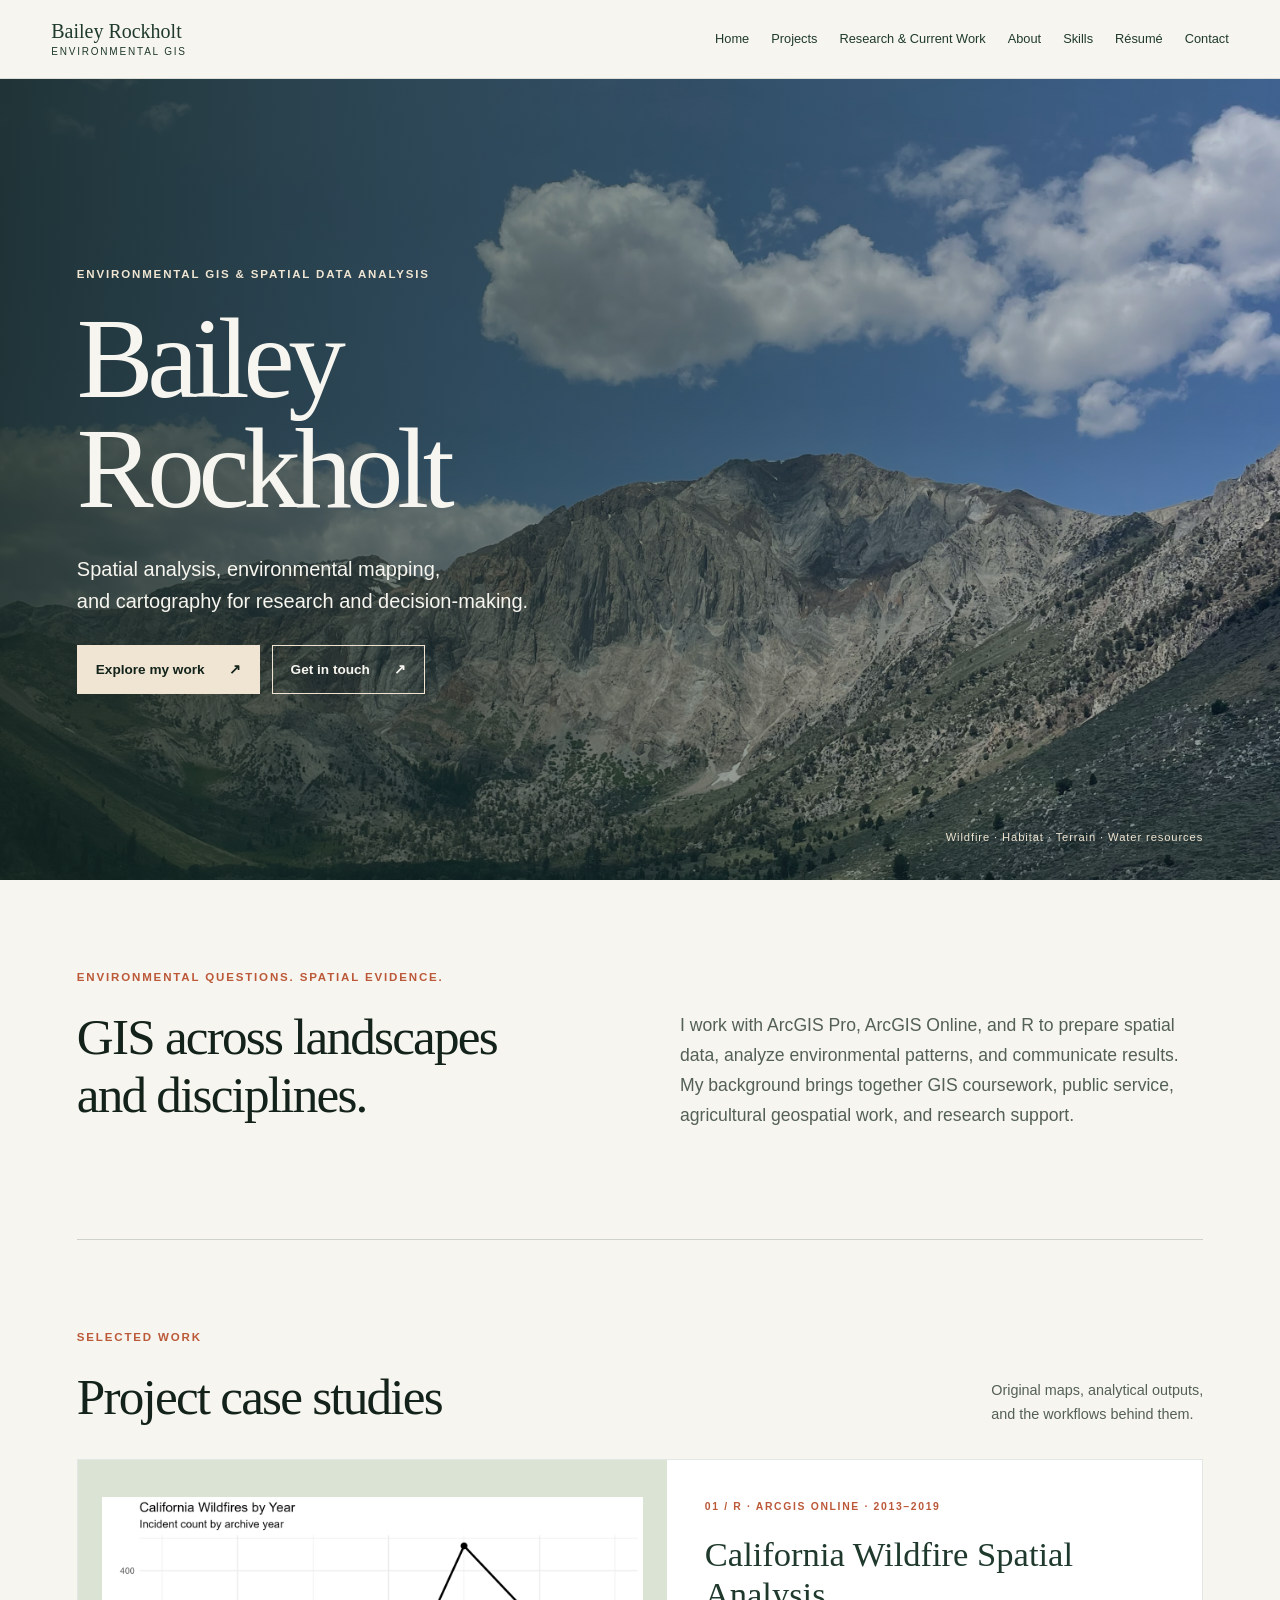
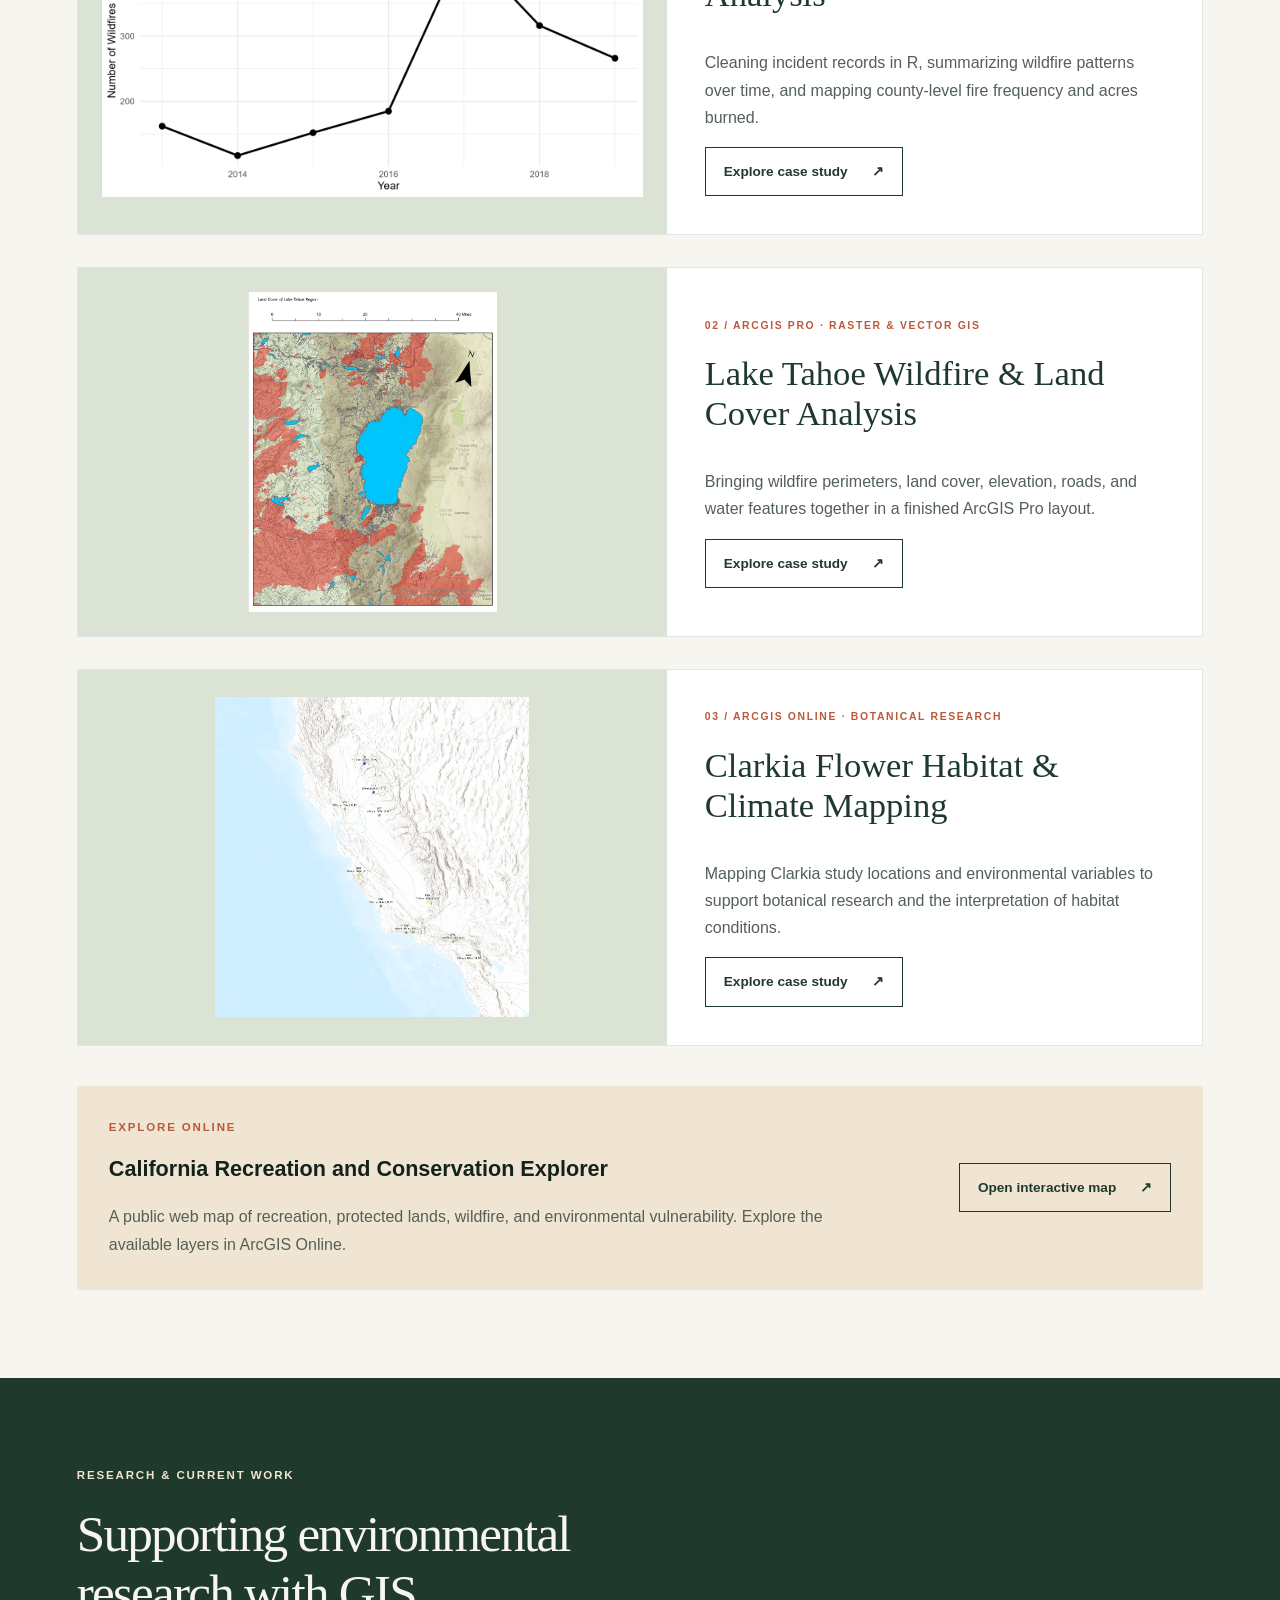
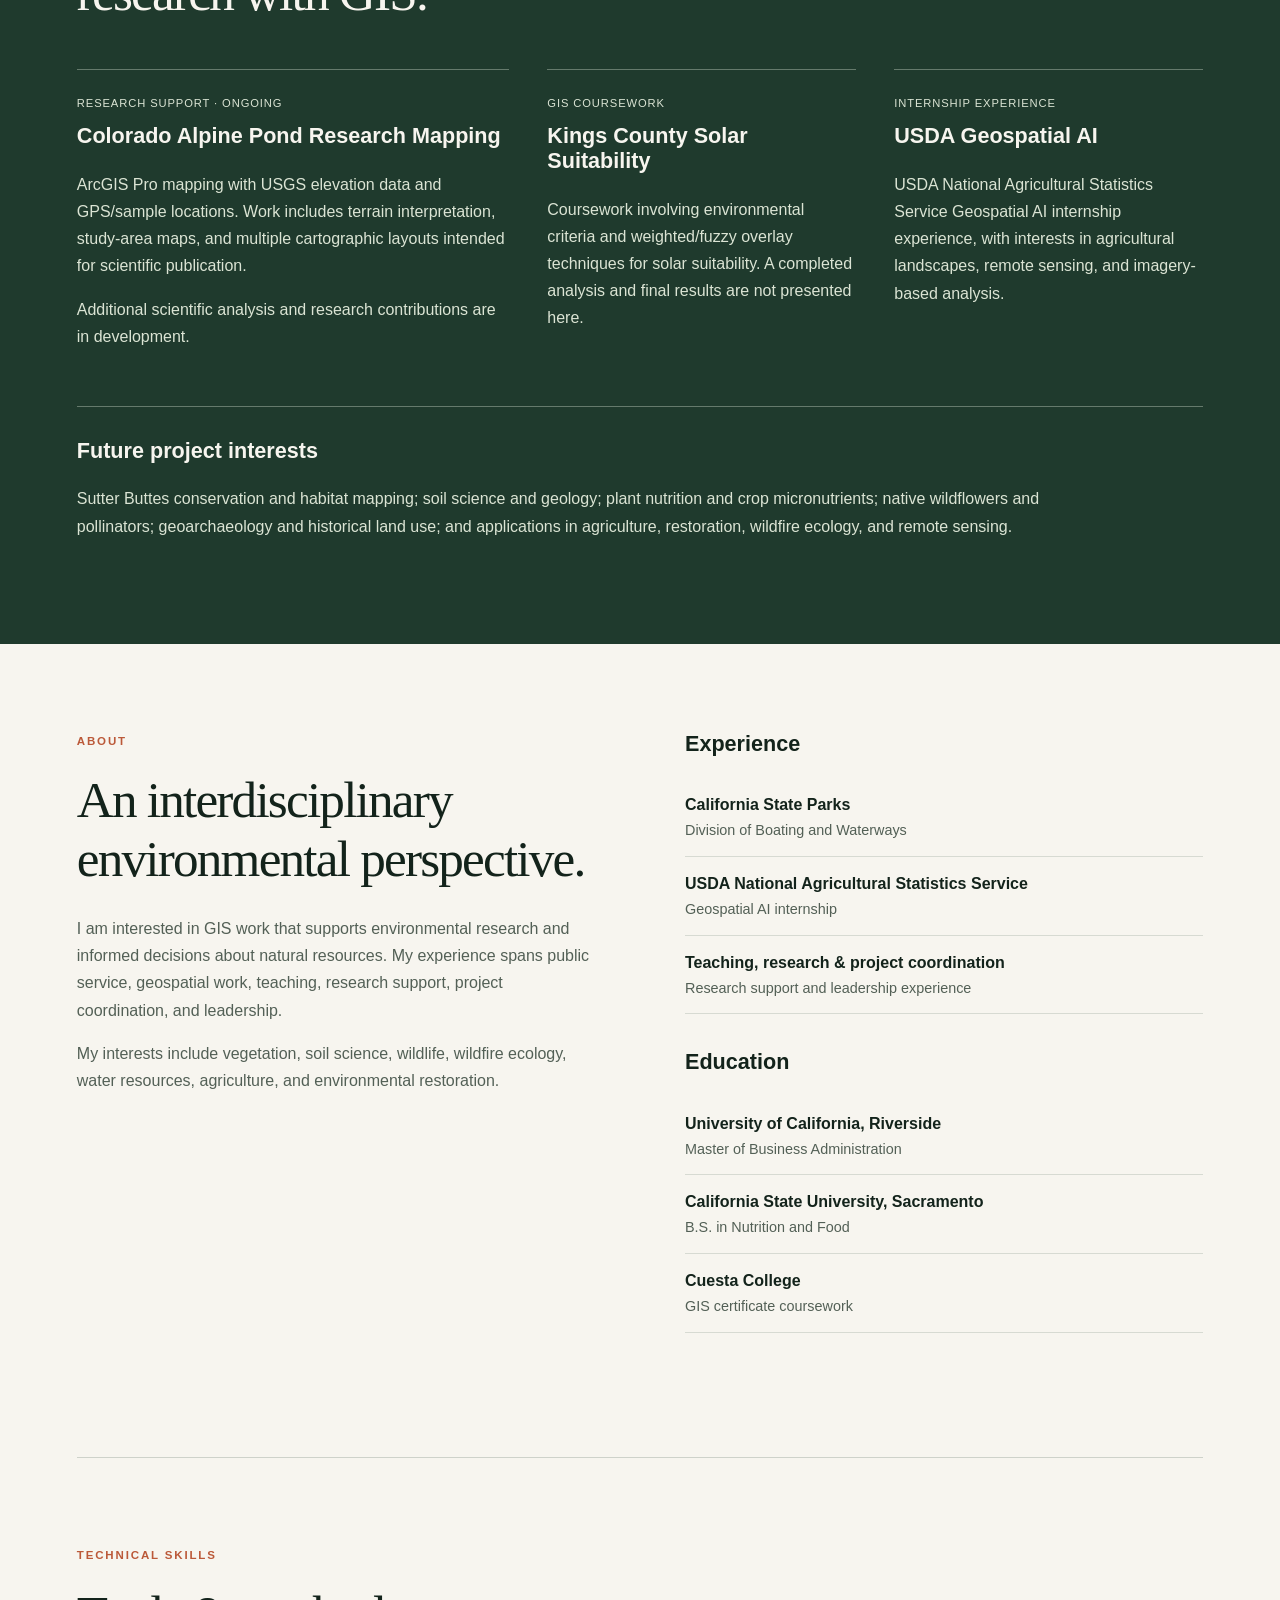
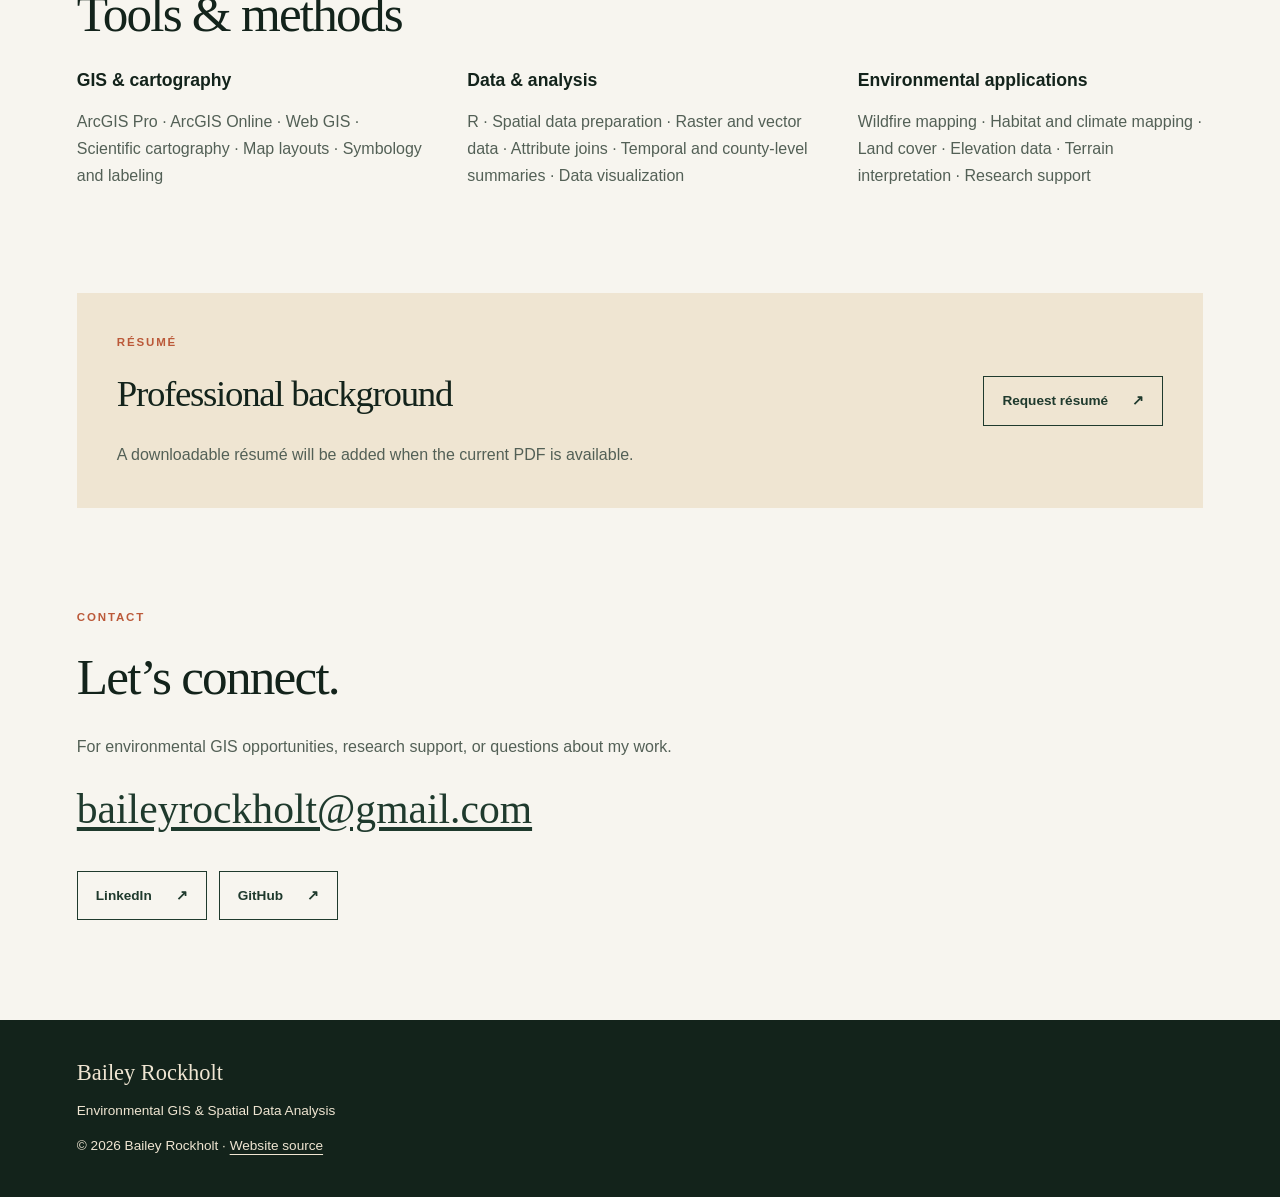
==== commit 1eaa4397: "Develop environmental GIS portfolio with detailed project case studies" ====
--- a/index.html
+++ b/index.html
@@ -1,309 +1,228 @@
-<!DOCTYPE html>
+<!doctype html>
 <html lang="en">
 <head>
-  <meta charset="UTF-8" />
-  <meta name="viewport" content="width=device-width, initial-scale=1.0" />
-  <title>Bailey Rockholt | Environmental GIS Portfolio</title>
-  <link rel="stylesheet" href="style.css" />
+<meta charset="utf-8">
+<meta name="viewport" content="width=device-width,initial-scale=1">
+<meta name="description" content="Environmental GIS portfolio of Bailey Rockholt: wildfire analysis, land cover, botanical mapping, research support, and spatial data analysis.">
+<meta name="theme-color" content="#1f3a2d">
+<title>Environmental GIS & Spatial Data Analysis | Bailey Rockholt</title>
+<link rel="stylesheet" href="style.css">
+<script src="site.js" defer>
+</script>
 </head>
-
 <body>
-<header class="hero">
-  <nav>
-    <div class="logo">Bailey Rockholt</div>
-    <div class="nav-links">
-      <a href="#projects">Projects</a>
-      <a href="#research">Research</a>
-      <a href="#skills">Skills</a>
-      <a href="#contact">Contact</a>
-    </div>
-  </nav>
-
-  <section class="hero-content">
-    <p class="eyebrow">Environmental GIS • Web Mapping • Wildfire • Habitat • Outdoor Systems</p>
-    <h1>Bailey Rockholt</h1>
-    <h2>Environmental GIS & Outdoor Spatial Analysis</h2>
-    <p class="intro">
-      I build GIS projects focused on wildfire, habitat, land cover, recreation, terrain,
-      and environmental decision-making using ArcGIS Pro, ArcGIS Online, Experience Builder,
-      and R.
-    </p>
-
-    <div class="hero-buttons">
-      <a class="button primary" href="#projects">View Projects</a>
-      <a class="button secondary" href="#research">Research Work</a>
-    </div>
-  </section>
+<a class="skip" href="#main">Skip to content</a>
+<header class="site-header">
+<nav aria-label="Main navigation">
+<a class="brand" href="index.html">Bailey Rockholt<span>Environmental GIS</span>
+</a>
+<button class="menu-toggle" aria-expanded="false" aria-controls="navigation" hidden>Menu</button>
+<div id="navigation" class="nav-links">
+<a href="index.html">Home</a>
+<a href="index.html#projects">Projects</a>
+<a href="index.html#research">Research & Current Work</a>
+<a href="index.html#about">About</a>
+<a href="index.html#skills">Skills</a>
+<a href="index.html#resume">Résumé</a>
+<a href="index.html#contact">Contact</a>
+</div>
+</nav>
 </header>
-
-<main>
-
-  <section class="section about">
-    <p class="eyebrow">About</p>
-    <h2>GIS work built around landscapes, people, and environmental systems.</h2>
-    <p>
-      My GIS portfolio focuses on environmental mapping, wildfire analysis, habitat interpretation,
-      outdoor recreation, land cover, terrain, and public-facing web GIS. I am especially interested
-      in work that connects spatial data with real-world environmental and planning decisions.
-    </p>
-  </section>
-
-  <section id="projects" class="section">
-    <div class="section-heading">
-      <p class="eyebrow">Featured GIS Work</p>
-      <h2>Projects</h2>
-    </div>
-
-    <div class="project-grid">
-
-      <article class="project-card">
-        <img src="clarkia-final-map.png" alt="Clarkia habitat climate map" />
-
-        <div class="project-body">
-          <p class="tag">ArcGIS Online • Habitat Mapping</p>
-
-          <h3>Clarkia Flower Habitat & Climate Mapping</h3>
-
-          <p>
-            Mapped Clarkia population sites and compared precipitation, elevation, and temperature
-            variables to visualize plant-environment relationships across California.
-          </p>
-
-          <h4>What I did</h4>
-          <ul>
-            <li>Built an ArcGIS Online map using environmental point data.</li>
-            <li>Used symbology and labels to communicate climate differences.</li>
-            <li>Explored how climate and elevation relate to plant distribution.</li>
-          </ul>
-        </div>
-      </article>
-
-      <article class="project-card">
-        <img src="tahoe-final-map.png" alt="Lake Tahoe wildfire and land cover map" />
-
-        <div class="project-body">
-          <p class="tag">ArcGIS Pro • Raster & Vector GIS</p>
-
-          <h3>Lake Tahoe Wildfire & Land Cover Analysis</h3>
-
-          <p>
-            Combined wildfire perimeters, NLCD land cover, elevation, roads, and water features
-            to visualize how wildfire relates to vegetation, terrain, and human infrastructure.
-          </p>
-
-          <h4>What I did</h4>
-          <ul>
-            <li>Prepared raster and vector datasets in ArcGIS Pro.</li>
-            <li>Organized wildfire, land cover, road, water, and elevation layers.</li>
-            <li>Created a final map layout with cartographic elements.</li>
-          </ul>
-        </div>
-      </article>
-
-      <article class="project-card">
-        <div class="placeholder-image">
-          Interactive Web GIS
-        </div>
-
-        <div class="project-body">
-          <p class="tag">ArcGIS Online • Interactive Web GIS</p>
-
-          <h3>Land, Fire & Recreation Web Map</h3>
-
-          <p>
-            Built an interactive web GIS project exploring outdoor recreation, environmental
-            features, wildfire patterns, terrain, and conservation-related landscape relationships.
-          </p>
-
-          <h4>What I did</h4>
-          <ul>
-            <li>Designed an interactive ArcGIS Online web map.</li>
-            <li>Organized environmental and recreation-focused spatial layers.</li>
-            <li>Created a public-facing GIS product for exploration and communication.</li>
-          </ul>
-
-          <a
-            class="button primary"
-            href="https://cuesta.maps.arcgis.com/apps/mapviewer/index.html?webmap=8f87df10fd2b419f9c45ee53890ff7ae"
-            target="_blank"
-          >
-            Open Interactive Map
-          </a>
-        </div>
-      </article>
-
-      <article class="project-card">
-        <img src="wildfire_year_chart.png" alt="R wildfire analysis chart" />
-
-        <div class="project-body">
-          <p class="tag">R • ArcGIS Online • Wildfire Analysis</p>
-
-          <h3>California Wildfire Spatial Analysis</h3>
-
-          <p>
-            Processed wildfire incident data in R, summarized patterns by county and time period,
-            and used GIS to visualize wildfire frequency, burn severity, and spatial trends.
-          </p>
-
-          <h4>What I did</h4>
-          <ul>
-            <li>Cleaned and summarized wildfire data using R.</li>
-            <li>Created wildfire charts and county-level summaries.</li>
-            <li>Connected statistical results to GIS visualization.</li>
-          </ul>
-
-          <a class="button primary" href="https://arcg.is/1vK0ru3" target="_blank">
-            Open Interactive Map
-          </a>
-        </div>
-      </article>
-
-    </div>
-
-    <article class="wide-project">
-      <div>
-        <p class="tag">Project Workflow</p>
-        <h3>GIS process, not just final maps.</h3>
-
-        <p>
-          I include workflow screenshots because I want employers to see the actual GIS process behind
-          the final products: layer organization, symbology choices, raster and vector preparation, and
-          web map design.
-        </p>
-      </div>
-
-      <div class="workflow-grid">
-        <figure>
-          <img src="tahoe-workflow.png" alt="Tahoe workflow screenshot" />
-          <figcaption>ArcGIS Pro workflow for the Tahoe project.</figcaption>
-        </figure>
-
-        <figure>
-          <img src="clarkia-workflow.png" alt="Clarkia workflow screenshot" />
-          <figcaption>ArcGIS Online workflow for the Clarkia project.</figcaption>
-        </figure>
-      </div>
-    </article>
-  </section>
-
-  <section id="research" class="section research-section">
-
-    <div class="section-heading">
-      <p class="eyebrow">Research Collaboration</p>
-      <h2>Graduate Thesis Mapping & Scientific Cartography</h2>
-    </div>
-
-    <div class="research-hero">
-
-      <div class="research-visual placeholder-image">
-        Graduate Research Cartography
-      </div>
-
-      <div class="research-copy">
-
-        <p class="tag">ArcGIS Pro • Terrain Analysis • Scientific Mapping</p>
-
-        <h3>Graduate Thesis GIS Mapping Project</h3>
-
-        <p>
-          Collaborated on a graduate thesis research project by preparing spatial data and designing
-          publication-quality maps for scientific presentation. The work required transforming raw
-          field and elevation data into clear cartographic products suitable for a thesis and manuscript.
-        </p>
-
-        <div class="research-columns">
-
-          <div>
-            <h4>My Role</h4>
-            <ul>
-              <li>Imported and organized field sample locations from CSV files.</li>
-              <li>Prepared USGS elevation data in ArcGIS Pro.</li>
-              <li>Created study area and terrain analysis maps.</li>
-              <li>Designed multiple publication-ready layout options.</li>
-              <li>Built inset maps for regional and local context.</li>
-              <li>Refined labels, halos, symbology, legends, scale bars, and map hierarchy.</li>
-              <li>Revised maps based on researcher feedback.</li>
-              <li>Prepared final figures for thesis and manuscript use.</li>
-            </ul>
-          </div>
-
-          <div>
-            <h4>Skills Demonstrated</h4>
-            <ul>
-              <li>ArcGIS Pro</li>
-              <li>Scientific Cartography</li>
-              <li>Terrain Visualization</li>
-              <li>DEM / Elevation Data</li>
-              <li>Spatial Data Preparation</li>
-              <li>Layout Design</li>
-              <li>Inset Mapping</li>
-              <li>Research Collaboration</li>
-            </ul>
-          </div>
-
-        </div>
-
-        <div class="research-note">
-          <strong>Why this project matters:</strong>
-          This work demonstrates my ability to support an external research project, respond to feedback,
-          and produce GIS figures intended for scientific communication rather than only classroom use.
-        </div>
-
-      </div>
-    </div>
-
-  </section>
-
-  <section id="skills" class="section skills">
-    <p class="eyebrow">Technical Toolkit</p>
-    <h2>GIS Skills</h2>
-
-    <div class="skill-grid">
-      <span>ArcGIS Pro</span>
-      <span>ArcGIS Online</span>
-      <span>Map Viewer</span>
-      <span>Experience Builder</span>
-      <span>R</span>
-      <span>Raster Data</span>
-      <span>Vector Data</span>
-      <span>Spatial Joins</span>
-      <span>Cartographic Design</span>
-      <span>Scientific Cartography</span>
-      <span>Environmental Mapping</span>
-      <span>Wildfire Mapping</span>
-      <span>Habitat Mapping</span>
-      <span>Land Cover Analysis</span>
-      <span>Interactive Web GIS</span>
-      <span>Terrain Interpretation</span>
-      <span>DEM Processing</span>
-      <span>Climate Data Visualization</span>
-    </div>
-  </section>
-
-  <section id="contact" class="section contact">
-    <p class="eyebrow">Contact</p>
-    <h2>Let’s Connect</h2>
-
-    <p>
-      Email:
-      <a href="mailto:baileyrockholt@gmail.com">
-        baileyrockholt@gmail.com
-      </a>
-    </p>
-
-    <p>
-      LinkedIn:
-      <a href="https://linkedin.com/in/baileyrockholt" target="_blank">
-        linkedin.com/in/baileyrockholt
-      </a>
-    </p>
-  </section>
-
+<main id="main">
+<section class="hero" aria-labelledby="hero-title">
+<div class="hero-content">
+<p class="eyebrow">Environmental GIS & Spatial Data Analysis</p>
+<h1 id="hero-title">Bailey<br>Rockholt</h1>
+<p class="hero-intro">Spatial analysis, environmental mapping,<br>and cartography for research and decision-making.</p>
+<div class="actions">
+<a class="button light" href="#projects">Explore my work <span aria-hidden="true">↗</span>
+</a>
+<a class="button outline" href="#contact">Get in touch <span aria-hidden="true">↗</span>
+</a>
+</div>
+</div>
+<p class="hero-caption">Wildfire · Habitat · Terrain · Water resources</p>
+</section>
+<section class="section introduction">
+<p class="eyebrow">Environmental questions. Spatial evidence.</p>
+<h2>GIS across landscapes<br>and disciplines.</h2>
+<p>I work with ArcGIS Pro, ArcGIS Online, and R to prepare spatial data, analyze environmental patterns, and communicate results. My background brings together GIS coursework, public service, agricultural geospatial work, and research support.</p>
+</section>
+<section id="projects" class="section">
+<div class="section-heading">
+<div>
+<p class="eyebrow">Selected work</p>
+<h2>Project case studies</h2>
+</div>
+<p>Original maps, analytical outputs,<br>and the workflows behind them.</p>
+</div>
+<div class="projects">
+<article class="project-card">
+<a class="project-image" href="california-wildfire.html">
+<img src="wildfire_year_chart.png" alt="Annual wildfire frequency chart created in R" loading="lazy">
+</a>
+<div class="project-copy">
+<p class="eyebrow">01 / R · ArcGIS Online · 2013–2019</p>
+<h3>
+<a href="california-wildfire.html">California Wildfire Spatial Analysis</a>
+</h3>
+<p>Cleaning incident records in R, summarizing wildfire patterns over time, and mapping county-level fire frequency and acres burned.</p>
+<a class="button " href="california-wildfire.html">Explore case study <span aria-hidden="true">↗</span>
+</a>
+</div>
+</article>
+<article class="project-card">
+<a class="project-image" href="lake-tahoe.html">
+<img src="tahoe-final-map.png" alt="Lake Tahoe region map with terrain, water features and wildfire perimeter overlays" loading="lazy">
+</a>
+<div class="project-copy">
+<p class="eyebrow">02 / ArcGIS Pro · Raster & vector GIS</p>
+<h3>
+<a href="lake-tahoe.html">Lake Tahoe Wildfire & Land Cover Analysis</a>
+</h3>
+<p>Bringing wildfire perimeters, land cover, elevation, roads, and water features together in a finished ArcGIS Pro layout.</p>
+<a class="button " href="lake-tahoe.html">Explore case study <span aria-hidden="true">↗</span>
+</a>
+</div>
+</article>
+<article class="project-card">
+<a class="project-image" href="clarkia-habitat.html">
+<img src="clarkia-final-map.png" alt="California Clarkia study locations labeled with precipitation, elevation and temperature" loading="lazy">
+</a>
+<div class="project-copy">
+<p class="eyebrow">03 / ArcGIS Online · Botanical research</p>
+<h3>
+<a href="clarkia-habitat.html">Clarkia Flower Habitat & Climate Mapping</a>
+</h3>
+<p>Mapping Clarkia study locations and environmental variables to support botanical research and the interpretation of habitat conditions.</p>
+<a class="button " href="clarkia-habitat.html">Explore case study <span aria-hidden="true">↗</span>
+</a>
+</div>
+</article>
+</div>
+<aside class="web-map">
+<div>
+<p class="eyebrow">Explore online</p>
+<h3>California Recreation and Conservation Explorer</h3>
+<p>A public web map of recreation, protected lands, wildfire, and environmental vulnerability. Explore the available layers in ArcGIS Online.</p>
+</div>
+<a class="button " href="https://cuesta.maps.arcgis.com/apps/mapviewer/index.html?webmap=8f87df10fd2b419f9c45ee53890ff7ae">Open interactive map <span aria-hidden="true">↗</span>
+</a>
+</aside>
+</section>
+<section id="research" class="research-band">
+<div class="section">
+<p class="eyebrow">Research & current work</p>
+<h2>Supporting environmental<br>research with GIS.</h2>
+<div class="research-grid">
+<article>
+<p class="status">Research support · Ongoing</p>
+<h3>Colorado Alpine Pond Research Mapping</h3>
+<p>ArcGIS Pro mapping with USGS elevation data and GPS/sample locations. Work includes terrain interpretation, study-area maps, and multiple cartographic layouts intended for scientific publication.</p>
+<p>Additional scientific analysis and research contributions are in development.</p>
+</article>
+<article>
+<p class="status">GIS coursework</p>
+<h3>Kings County Solar Suitability</h3>
+<p>Coursework involving environmental criteria and weighted/fuzzy overlay techniques for solar suitability. A completed analysis and final results are not presented here.</p>
+</article>
+<article>
+<p class="status">Internship experience</p>
+<h3>USDA Geospatial AI</h3>
+<p>USDA National Agricultural Statistics Service Geospatial AI internship experience, with interests in agricultural landscapes, remote sensing, and imagery-based analysis.</p>
+</article>
+</div>
+<div class="future">
+<h3>Future project interests</h3>
+<p>Sutter Buttes conservation and habitat mapping; soil science and geology; plant nutrition and crop micronutrients; native wildflowers and pollinators; geoarchaeology and historical land use; and applications in agriculture, restoration, wildfire ecology, and remote sensing.</p>
+</div>
+</div>
+</section>
+<section id="about" class="section about-grid">
+<div>
+<p class="eyebrow">About</p>
+<h2>An interdisciplinary<br>environmental perspective.</h2>
+<p>I am interested in GIS work that supports environmental research and informed decisions about natural resources. My experience spans public service, geospatial work, teaching, research support, project coordination, and leadership.</p>
+<p>My interests include vegetation, soil science, wildlife, wildfire ecology, water resources, agriculture, and environmental restoration.</p>
+</div>
+<div>
+<h3>Experience</h3>
+<ul class="record-list">
+<li>
+<strong>California State Parks</strong>
+<span>Division of Boating and Waterways</span>
+</li>
+<li>
+<strong>USDA National Agricultural Statistics Service</strong>
+<span>Geospatial AI internship</span>
+</li>
+<li>
+<strong>Teaching, research & project coordination</strong>
+<span>Research support and leadership experience</span>
+</li>
+</ul>
+<h3>Education</h3>
+<ul class="record-list">
+<li>
+<strong>University of California, Riverside</strong>
+<span>Master of Business Administration</span>
+</li>
+<li>
+<strong>California State University, Sacramento</strong>
+<span>B.S. in Nutrition and Food</span>
+</li>
+<li>
+<strong>Cuesta College</strong>
+<span>GIS certificate coursework</span>
+</li>
+</ul>
+</div>
+</section>
+<section id="skills" class="section skills">
+<p class="eyebrow">Technical skills</p>
+<h2>Tools & methods</h2>
+<div class="skill-columns">
+<div>
+<h3>GIS & cartography</h3>
+<p>ArcGIS Pro · ArcGIS Online · Web GIS · Scientific cartography · Map layouts · Symbology and labeling</p>
+</div>
+<div>
+<h3>Data & analysis</h3>
+<p>R · Spatial data preparation · Raster and vector data · Attribute joins · Temporal and county-level summaries · Data visualization</p>
+</div>
+<div>
+<h3>Environmental applications</h3>
+<p>Wildfire mapping · Habitat and climate mapping · Land cover · Elevation data · Terrain interpretation · Research support</p>
+</div>
+</div>
+</section>
+<section id="resume" class="section resume">
+<div>
+<p class="eyebrow">Résumé</p>
+<h2>Professional background</h2>
+<p>A downloadable résumé will be added when the current PDF is available.</p>
+</div>
+<a class="button " href="mailto:baileyrockholt@gmail.com?subject=R%C3%A9sum%C3%A9%20request">Request résumé <span aria-hidden="true">↗</span>
+</a>
+</section>
+<section id="contact" class="section contact">
+<p class="eyebrow">Contact</p>
+<h2>Let’s connect.</h2>
+<p>For environmental GIS opportunities, research support, or questions about my work.</p>
+<a class="email" href="mailto:baileyrockholt@gmail.com">baileyrockholt@gmail.com</a>
+<div class="actions">
+<a class="button " href="https://www.linkedin.com/in/baileyrockholt/">LinkedIn <span aria-hidden="true">↗</span>
+</a>
+<a class="button " href="https://github.com/baileyrockholt">GitHub <span aria-hidden="true">↗</span>
+</a>
+</div>
+</section>
 </main>
-
 <footer>
-  <p>© 2026 Bailey Rockholt | Environmental GIS Portfolio</p>
+<a href="index.html">Bailey Rockholt</a>
+<p>Environmental GIS & Spatial Data Analysis</p>
+<p>© 2026 Bailey Rockholt · <a href="https://github.com/baileyrockholt/Bailey-Rockholt-GIS-Portfolio">Website source</a>
+</p>
 </footer>
-
 </body>
 </html>
--- a/style.css
+++ b/style.css
@@ -1,317 +1,578 @@
 :root {
-  --forest: #1f3a2d;
-  --deep-forest: #13231b;
-  --sand: #efe5d2;
-  --cream: #f7f5ef;
-  --clay: #bb5939;
-  --sage: #dbe4d4;
-  --text: #1d2620;
-  --muted: #5e685f;
-  --shadow: 0 18px 45px rgba(20,20,20,0.12);
+  --forest:#1f3a2d;
+  --deep:#13231b;
+  --sand:#efe5d2;
+  --cream:#f7f5ef;
+  --clay:#bb5939;
+  --sage:#dbe4d4;
+  --muted:#536056
+}
+* {
+  box-sizing:border-box
+}
+html {
+  scroll-behavior:smooth;
+  scroll-padding-top:110px
+}
+body {
+  margin:0;
+  background:var(--cream);
+  color:var(--deep);
+  font:16px/1.7 'Segoe UI',Arial,sans-serif
+}
+a {
+  color:var(--forest);
+  text-underline-offset:4px
+}
+a:hover {
+  text-decoration-thickness:2px
+}
+a:focus-visible,button:focus-visible {
+  outline:3px solid var(--clay);
+  outline-offset:5px
+}
+img {
+  max-width:100%;
+  height:auto;
+  display:block
+}
+h1,h2,h3,p {
+  margin-top:0
+}
+h1,h2,h3 {
+  line-height:1.15
+}
+h1,h2 {
+  font-family:Georgia,'Times New Roman',serif;
+  font-weight:400
+}
+h2 {
+  font-size:clamp(2.1rem,4vw,3.7rem);
+  letter-spacing:-.035em;
+  margin-bottom:26px
+}
+h3 {
+  font-size:1.35rem
+}
+p {
+  color:var(--muted)
+}
+.eyebrow {
+  text-transform:uppercase;
+  font-size:.72rem;
+  font-weight:700;
+  letter-spacing:.16em;
+  color:var(--clay);
+  margin-bottom:20px
+}
+.skip {
+  position:absolute;
+  top:-100px;
+  left:20px;
+  background:white;
+  padding:12px;
+  z-index:20
+}
+.skip:focus {
+  top:10px
+}
+.site-header {
+  background:var(--cream);
+  position:sticky;
+  top:0;
+  z-index:10;
+  border-bottom:1px solid #1f3a2d20
+}
+.site-header nav {
+  max-width:1440px;
+  margin:auto;
+  padding:18px 4%;
+  display:flex;
+  align-items:center;
+  justify-content:space-between;
+  gap:30px
+}
+.brand {
+  font-family:Georgia,serif;
+  font-size:1.25rem;
+  text-decoration:none;
+  white-space:nowrap;
+  line-height:1.3
+}
+.brand span {
+  display:block;
+  font:10px/1.6 'Segoe UI',sans-serif;
+  text-transform:uppercase;
+  letter-spacing:.18em
+}
+.nav-links {
+  display:flex;
+  gap:22px;
+  align-items:center
+}
+.nav-links a {
+  font-size:.8rem;
+  text-decoration:none
+}
+.nav-links a:hover {
+  color:var(--clay)
+}
+.menu-toggle {
+  font:inherit;
+  background:none;
+  border:1px solid var(--forest);
+  padding:7px 13px;
+  color:var(--forest)
+}
+.menu-toggle[hidden] {
+  display:none
+}
+.hero {
+  min-height:700px;
+  min-height:min(820px,89svh);
+  position:relative;
+  display:flex;
+  align-items:center;
+  background:linear-gradient(90deg,rgba(19,35,27,.83),rgba(19,35,27,.18)),url('hero-outdoors.jpeg') center 45%/cover;
+  color:var(--cream);
+  padding:75px max(6%,calc((100vw - 1240px)/2))
+}
+.hero h1 {
+  font-size:clamp(4.5rem,9vw,8.8rem);
+  letter-spacing:-.055em;
+  line-height:.95;
+  margin:0 0 30px
+}
+.hero .eyebrow {
+  color:var(--sand)
+}
+.hero-intro {
+  color:var(--cream);
+  font-size:clamp(1rem,1.6vw,1.25rem);
+  line-height:1.6
+}
+.hero-caption {
+  position:absolute;
+  bottom:22px;
+  right:6%;
+  color:var(--sand);
+  font-size:.7rem;
+  letter-spacing:.08em
+}
+.actions {
+  display:flex;
+  gap:12px;
+  flex-wrap:wrap;
+  margin-top:28px
+}
+.button {
+  display:inline-flex;
+  align-items:center;
+  justify-content:space-between;
+  gap:24px;
+  border:1px solid var(--forest);
+  padding:12px 18px;
+  color:var(--forest);
+  font-size:.85rem;
+  font-weight:600;
+  text-decoration:none;
+  transition:background .18s,color .18s
+}
+.button:hover {
+  background:var(--forest);
+  color:var(--cream)
+}
+.button.light {
+  background:var(--sand);
+  border-color:var(--sand);
+  color:var(--deep)
+}
+.button.outline {
+  color:var(--cream);
+  border-color:var(--sand)
+}
+.button.light:hover {
+  background:var(--cream)
+}
+.button.outline:hover {
+  background:var(--forest)
+}
+.section {
+  width:min(1240px,88%);
+  margin:auto;
+  padding:88px 0
+}
+.introduction {
+  display:grid;
+  grid-template-columns:1fr 1fr;
+  gap:0 80px;
+  border-bottom:1px solid #1f3a2d30
+}
+.introduction .eyebrow {
+  grid-column:1/-1
+}
+.introduction p:last-child {
+  align-self:center;
+  font-size:1.1rem
+}
+.section-heading {
+  display:flex;
+  justify-content:space-between;
+  align-items:end;
+  margin-bottom:32px;
+  gap:20px
+}
+.section-heading h2 {
+  margin-bottom:0
+}
+.section-heading>p {
+  font-size:.9rem;
+  margin:0
+}
+.projects {
+  display:grid;
+  gap:32px
+}
+.project-card {
+  display:grid;
+  grid-template-columns:1.1fr 1fr;
+  background:white;
+  border:1px solid #1f3a2d20
+}
+.project-image {
+  display:flex;
+  align-items:center;
+  justify-content:center;
+  background:var(--sage);
+  padding:24px;
+  min-height:330px
+}
+.project-image img {
+  width:100%;
+  height:320px;
+  object-fit:contain;
+  transition:transform .25s
+}
+.project-image:hover img {
+  transform:scale(1.02)
+}
+.project-copy {
+  align-self:center;
+  padding:38px
+}
+.project-copy h3 {
+  font:400 clamp(1.6rem,2.7vw,2.4rem)/1.15 Georgia,serif
+}
+.project-copy h3 a {
+  text-decoration:none
+}
+.project-copy .eyebrow {
+  font-size:.65rem
+}
+.web-map {
+  margin-top:40px;
+  padding:32px;
+  background:var(--sand);
+  display:flex;
+  gap:40px;
+  align-items:center;
+  justify-content:space-between
+}
+.web-map>div {
+  max-width:750px
+}
+.web-map .button {
+  flex-shrink:0
+}
+.web-map p:last-child {
+  margin:0
+}
+.research-band {
+  background:var(--forest);
+  color:var(--cream)
+}
+.research-band p {
+  color:var(--sage)
+}
+.research-band .eyebrow {
+  color:var(--sand)
+}
+.research-grid {
+  display:grid;
+  grid-template-columns:1.4fr 1fr 1fr;
+  gap:38px;
+  margin-top:46px
+}
+.research-grid article {
+  border-top:1px solid #dbe4d460;
+  padding-top:24px
+}
+.status {
+  font-size:.7rem;
+  text-transform:uppercase;
+  letter-spacing:.08em
+}
+.future {
+  margin-top:40px;
+  padding-top:32px;
+  border-top:1px solid #dbe4d460
+}
+.future p {
+  max-width:1000px
+}
+.about-grid {
+  display:grid;
+  grid-template-columns:1fr 1fr;
+  gap:90px
+}
+.record-list {
+  list-style:none;
+  padding:0;
+  margin-bottom:36px
+}
+.record-list li {
+  padding:13px 0;
+  border-bottom:1px solid #1f3a2d25
+}
+.record-list strong,.record-list span {
+  display:block
+}
+.record-list span {
+  font-size:.9rem;
+  color:var(--muted)
+}
+.skills {
+  border-top:1px solid #1f3a2d30
+}
+.skill-columns {
+  display:grid;
+  grid-template-columns:repeat(3,1fr);
+  gap:45px
+}
+.skill-columns h3 {
+  font-size:1.1rem
+}
+.resume {
+  display:flex;
+  align-items:center;
+  justify-content:space-between;
+  gap:30px;
+  padding:40px;
+  background:var(--sand)
+}
+.resume h2 {
+  font-size:2.3rem
+}
+.resume p:last-child {
+  margin:0
+}
+.resume .button {
+  flex-shrink:0
+}
+.contact {
+  padding-top:100px;
+  padding-bottom:100px
+}
+.email {
+  font:clamp(1.2rem,3.5vw,2.6rem)/1.6 Georgia,serif;
+  overflow-wrap:anywhere
+}
+footer {
+  background:var(--deep);
+  color:var(--sand);
+  padding:40px 6%;
+  font-size:.85rem
+}
+footer a,footer p {
+  color:var(--sand)
+}
+footer>a {
+  font:1.4rem Georgia,serif;
+  text-decoration:none
+}
+footer p {
+  margin:12px 0 0
+}
+.case-heading {
+  padding-bottom:45px
+}
+.back {
+  display:inline-block;
+  margin-bottom:40px;
+  font-size:.85rem
+}
+.case-heading h1 {
+  font-size:clamp(2.6rem,6vw,5.3rem);
+  max-width:1000px;
+  letter-spacing:-.04em
+}
+.lead {
+  font-size:1.2rem;
+  max-width:850px
+}
+.case-body {
+  padding-top:0
+}
+.case-summary {
+  display:grid;
+  grid-template-columns:1.3fr 1fr;
+  gap:70px;
+  padding:45px 0;
+  border-top:1px solid #1f3a2d30
+}
+.case-summary h2,.limits h2 {
+  font-size:1.8rem
+}
+.map-figure {
+  margin:32px 0 55px;
+  background:white;
+  border:1px solid #1f3a2d25;
+  padding:20px
+}
+.map-figure img {
+  margin:auto;
+  max-height:1100px;
+  object-fit:contain
+}
+.map-figure figcaption {
+  font-size:.85rem;
+  padding:18px 0 0;
+  color:var(--muted)
+}
+.map-figure figcaption a {
+  white-space:nowrap
+}
+.method {
+  padding-left:24px;
+  color:var(--muted)
+}
+.method li {
+  padding-left:8px;
+  margin-bottom:15px
+}
+.limits {
+  background:var(--sage);
+  padding:32px
+}
+.project-next {
+  display:flex;
+  flex-wrap:wrap;
+  gap:20px;
+  margin-top:45px
+}
+@media(min-width:1101px) {
+  .menu-toggle {
+  display:none
 }
 
-* {
-  box-sizing: border-box;
+}
+@media(max-width:1100px) {
+  .site-header nav {
+  flex-wrap:wrap;
+  gap:12px
+}
+.nav-links {
+  width:100%;
+  flex-wrap:wrap;
+  gap:14px
+}
+.js .nav-links {
+  display:none
+}
+.js .menu-toggle[aria-expanded=true]+.nav-links {
+  display:flex
+}
+.research-grid {
+  grid-template-columns:1fr 1fr
+}
+.research-grid article:first-child {
+  grid-column:1/-1
 }
 
-html {
-  scroll-behavior: smooth;
+}
+@media(max-width:700px) {
+  html {
+  scroll-padding-top:90px
+}
+.hero {
+  min-height:650px;
+  padding:65px 6% 90px;
+  background-position:60% center
+}
+.hero-caption {
+  left:6%;
+  right:auto;
+  font-size:.63rem
+}
+.section {
+  padding:56px 0
+}
+.introduction,.project-card,.about-grid,.skill-columns,.case-summary,.research-grid {
+  grid-template-columns:1fr;
+  gap:25px
+}
+.introduction .eyebrow {
+  grid-column:auto
+}
+.section-heading,.web-map,.resume {
+  display:block
+}
+.section-heading>p {
+  margin-top:20px
+}
+.project-image {
+  min-height:0;
+  padding:16px
+}
+.project-image img {
+  height:280px
+}
+.project-copy {
+  padding:26px
+}
+.web-map {
+  padding:26px
+}
+.web-map .button,.resume .button {
+  margin-top:24px
+}
+.research-grid article:first-child {
+  grid-column:auto
+}
+.resume {
+  padding:28px
+}
+.map-figure {
+  padding:10px;
+  margin-bottom:35px
+}
+.map-figure figcaption a {
+  white-space:normal
+}
+.case-heading {
+  padding-bottom:30px
+}
+.case-summary {
+  padding:32px 0
+}
+.limits {
+  padding:24px
+}
+.case-heading h1 {
+  overflow-wrap:anywhere
+}
+.contact {
+  padding-bottom:70px
 }
 
-body {
-  margin: 0;
-  font-family: Inter, Arial, sans-serif;
-  background: var(--cream);
-  color: var(--text);
+}
+@media(prefers-reduced-motion:reduce) {
+  html {
+  scroll-behavior:auto
+}
+*,*::before,*::after {
+  transition:none!important;
+  animation:none!important
 }
 
-.hero {
-  min-height: 92vh;
-  background:
-    linear-gradient(rgba(10,20,15,0.48), rgba(10,20,15,0.78)),
-    url("hero-outdoors.jpeg");
-  background-size: cover;
-  background-position: center;
-  color: white;
-  padding: 32px 8%;
-  display: flex;
-  flex-direction: column;
-}
-
-nav {
-  display: flex;
-  justify-content: space-between;
-  align-items: center;
-}
-
-.logo {
-  font-size: 1.2rem;
-  font-weight: 800;
-}
-
-.nav-links {
-  display: flex;
-  gap: 26px;
-}
-
-.nav-links a {
-  color: white;
-  text-decoration: none;
-  font-weight: 700;
-}
-
-.hero-content {
-  max-width: 900px;
-  margin-top: auto;
-  margin-bottom: 110px;
-}
-
-.eyebrow {
-  text-transform: uppercase;
-  letter-spacing: 2px;
-  color: #f0bc98;
-  font-size: 0.82rem;
-  font-weight: 800;
-}
-
-h1 {
-  font-size: clamp(4rem, 9vw, 8rem);
-  line-height: 0.92;
-  margin: 0;
-  font-weight: 900;
-}
-
-.hero h2 {
-  font-size: clamp(1.5rem, 3vw, 2.7rem);
-  margin-top: 18px;
-  color: #f6eadf;
-}
-
-.intro {
-  max-width: 760px;
-  font-size: 1.2rem;
-  line-height: 1.8;
-  color: rgba(255,255,255,0.94);
-}
-
-.hero-buttons {
-  display: flex;
-  gap: 16px;
-  flex-wrap: wrap;
-  margin-top: 34px;
-}
-
-.button {
-  display: inline-block;
-  padding: 13px 22px;
-  border-radius: 999px;
-  text-decoration: none;
-  font-weight: 800;
-}
-
-.button.primary {
-  background: var(--clay);
-  color: white;
-}
-
-.button.secondary {
-  border: 2px solid rgba(255,255,255,0.75);
-  color: white;
-}
-
-.section {
-  width: min(1250px, 92%);
-  margin: 0 auto;
-  padding: 90px 0;
-}
-
-.about {
-  background: white;
-  padding: 58px;
-  border-radius: 34px;
-  box-shadow: var(--shadow);
-  margin-top: -80px;
-  position: relative;
-  z-index: 10;
-}
-
-.about h2,
-.section-heading h2,
-.skills h2,
-.contact h2 {
-  font-size: clamp(2.3rem, 5vw, 4.2rem);
-  color: var(--deep-forest);
-  margin-bottom: 22px;
-}
-
-.about p,
-.project-body p,
-.wide-project p,
-.contact p {
-  color: var(--muted);
-  line-height: 1.8;
-  font-size: 1.08rem;
-}
-
-.project-grid {
-  display: grid;
-  grid-template-columns: repeat(auto-fit, minmax(330px, 1fr));
-  gap: 32px;
-}
-
-.project-card {
-  background: white;
-  border-radius: 30px;
-  overflow: hidden;
-  box-shadow: var(--shadow);
-  display: flex;
-  flex-direction: column;
-}
-
-.project-card img,
-.placeholder-image {
-  width: 100%;
-  height: 270px;
-  object-fit: cover;
-}
-
-.placeholder-image {
-  display: flex;
-  align-items: center;
-  justify-content: center;
-  background:
-    linear-gradient(135deg, rgba(31,58,45,0.9), rgba(187,89,57,0.78)),
-    url("hero-outdoors.jpeg");
-  background-size: cover;
-  background-position: center;
-  color: white;
-  font-size: 1.8rem;
-  font-weight: 900;
-  letter-spacing: 1px;
-}
-
-.project-body {
-  padding: 30px;
-}
-
-.tag {
-  display: inline-block;
-  background: var(--sand);
-  color: #8c6544;
-  padding: 9px 14px;
-  border-radius: 999px;
-  font-weight: 800;
-  font-size: 0.78rem;
-}
-
-.project-body h3,
-.wide-project h3 {
-  font-size: 1.8rem;
-  color: var(--deep-forest);
-  margin-bottom: 14px;
-}
-
-.project-body h4 {
-  margin-top: 24px;
-  color: var(--forest);
-}
-
-.project-body ul {
-  color: var(--muted);
-  line-height: 1.7;
-  padding-left: 20px;
-}
-
-.wide-project {
-  background: white;
-  border-radius: 34px;
-  box-shadow: var(--shadow);
-  padding: 46px;
-  margin-top: 48px;
-}
-
-.workflow-grid {
-  display: grid;
-  grid-template-columns: repeat(auto-fit, minmax(320px,1fr));
-  gap: 24px;
-  margin-top: 28px;
-}
-
-.workflow-grid figure {
-  margin: 0;
-  border-radius: 22px;
-  overflow: hidden;
-  background: #fffaf1;
-}
-
-.workflow-grid img {
-  width: 100%;
-  display: block;
-}
-
-.workflow-grid figcaption {
-  padding: 14px;
-  color: var(--muted);
-}
-
-.skills {
-  background: white;
-  border-radius: 34px;
-  padding: 58px;
-  box-shadow: var(--shadow);
-}
-
-.skill-grid {
-  display: flex;
-  flex-wrap: wrap;
-  gap: 14px;
-}
-
-.skill-grid span {
-  background: var(--sage);
-  padding: 12px 18px;
-  border-radius: 999px;
-  font-weight: 700;
-}
-
-.contact {
-  text-align: center;
-}
-
-.contact a {
-  color: var(--clay);
-  font-weight: 800;
-}
-
-footer {
-  background: var(--deep-forest);
-  color: var(--sand);
-  text-align: center;
-  padding: 32px;
-}
-
-@media (max-width: 850px) {
-  nav {
-    flex-direction: column;
-    gap: 14px;
-  }
-
-  .nav-links {
-    flex-wrap: wrap;
-    justify-content: center;
-  }
-
-  .hero {
-    min-height: 80vh;
-  }
-
-  .hero-content {
-    margin-bottom: 70px;
-  }
-
-  .about,
-  .skills,
-  .wide-project {
-    padding: 28px;
-  }
-}
+}
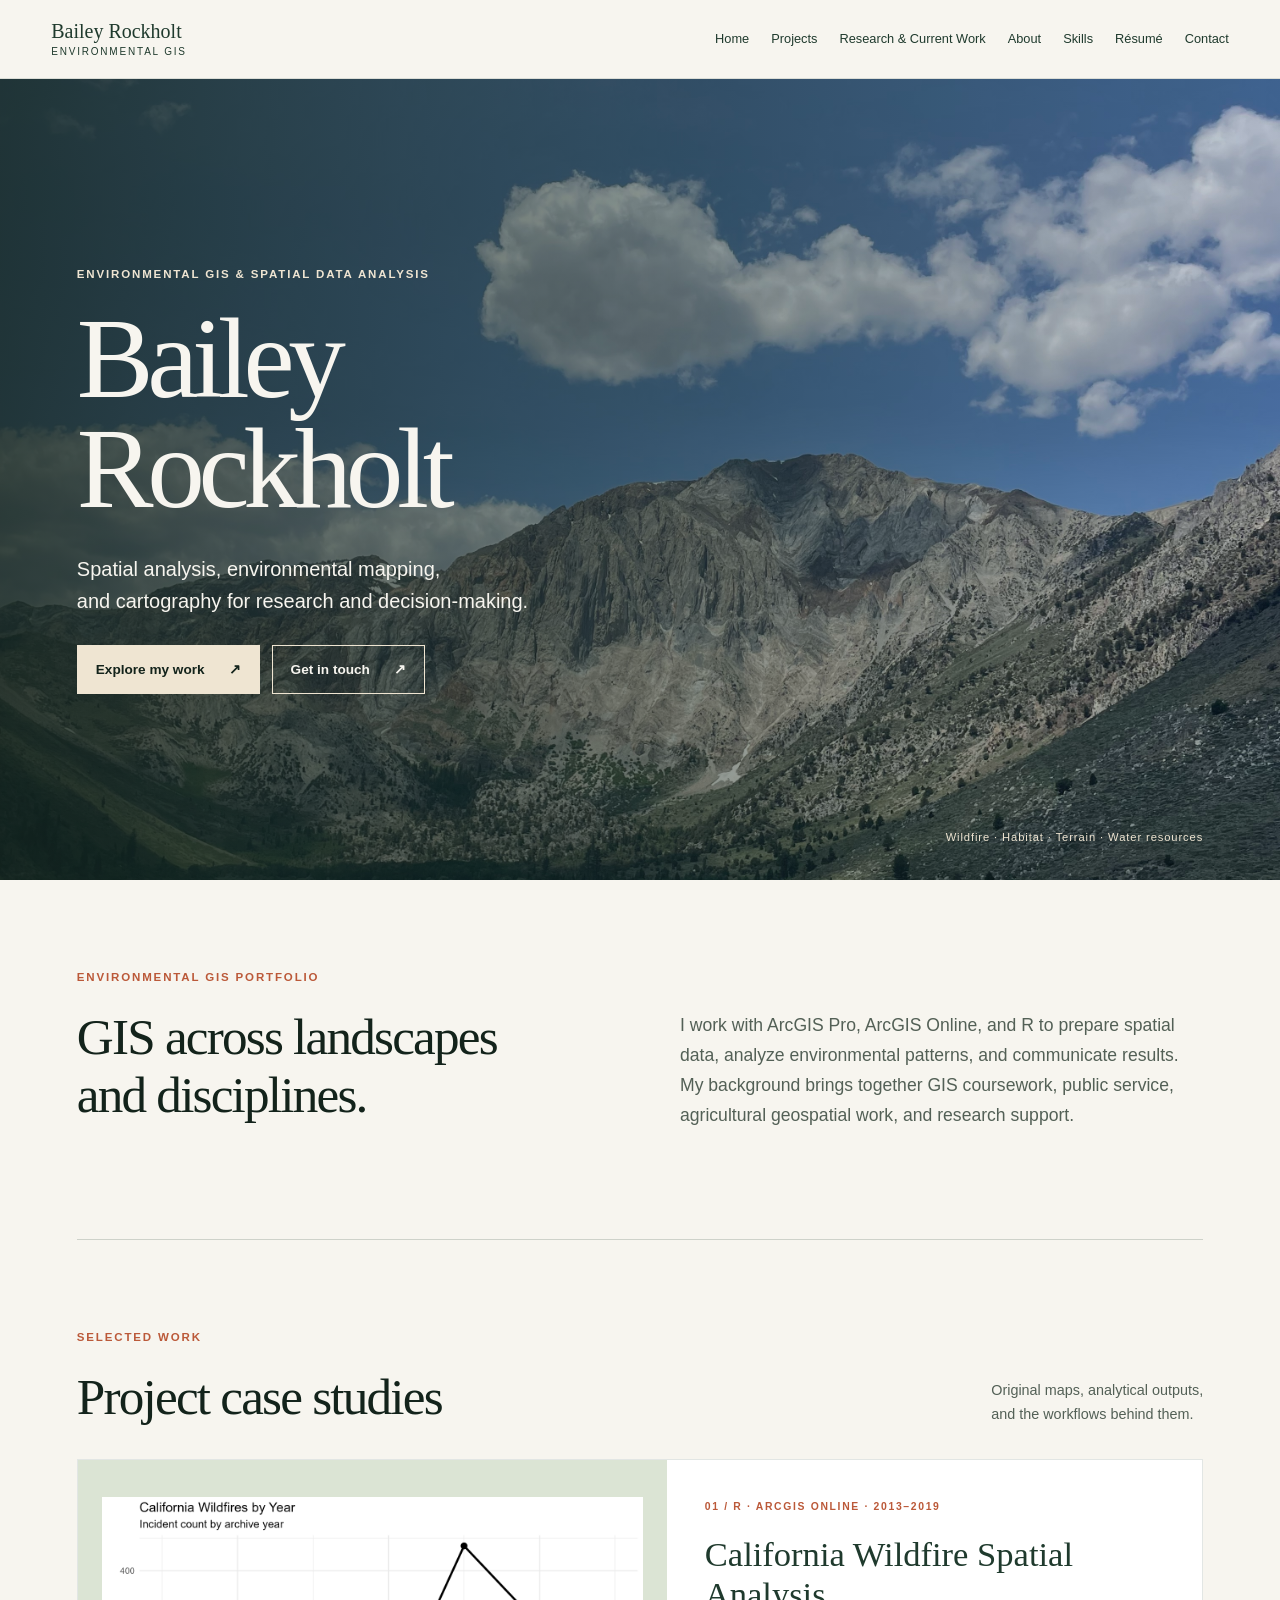
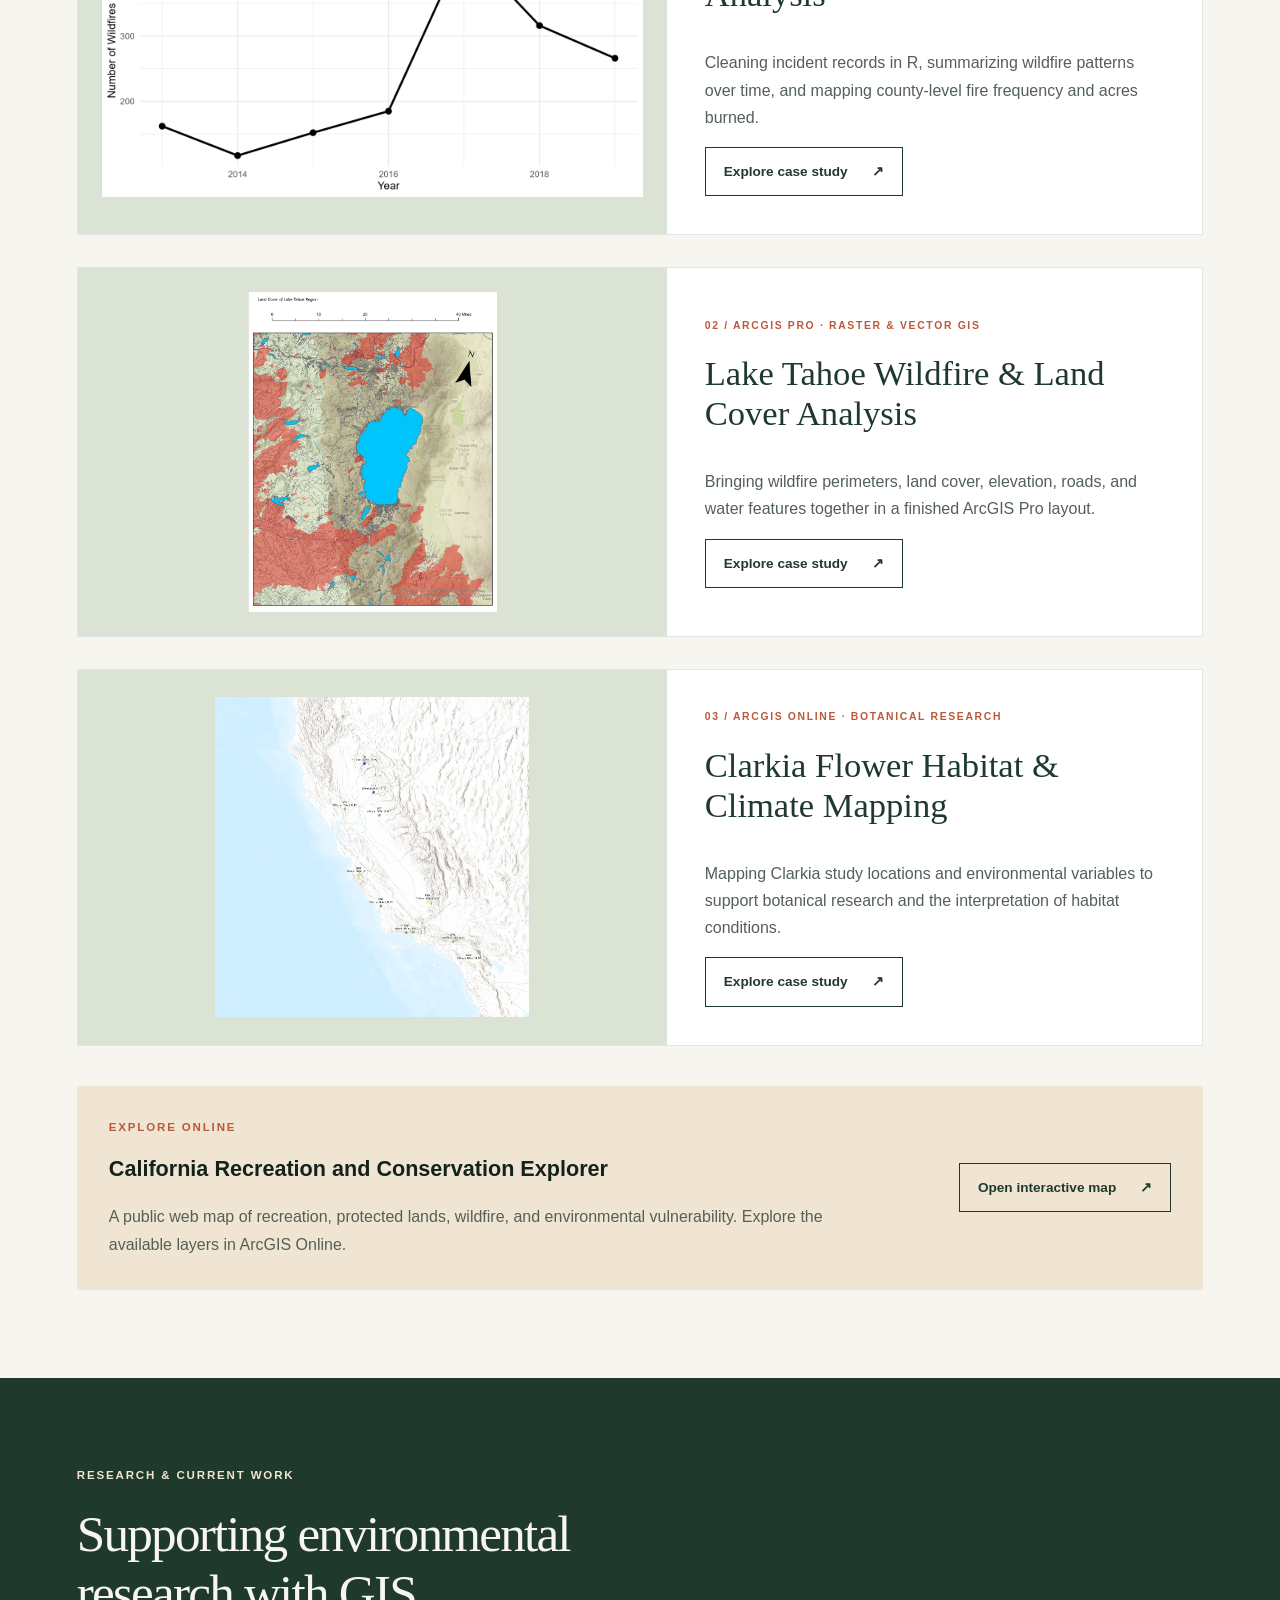
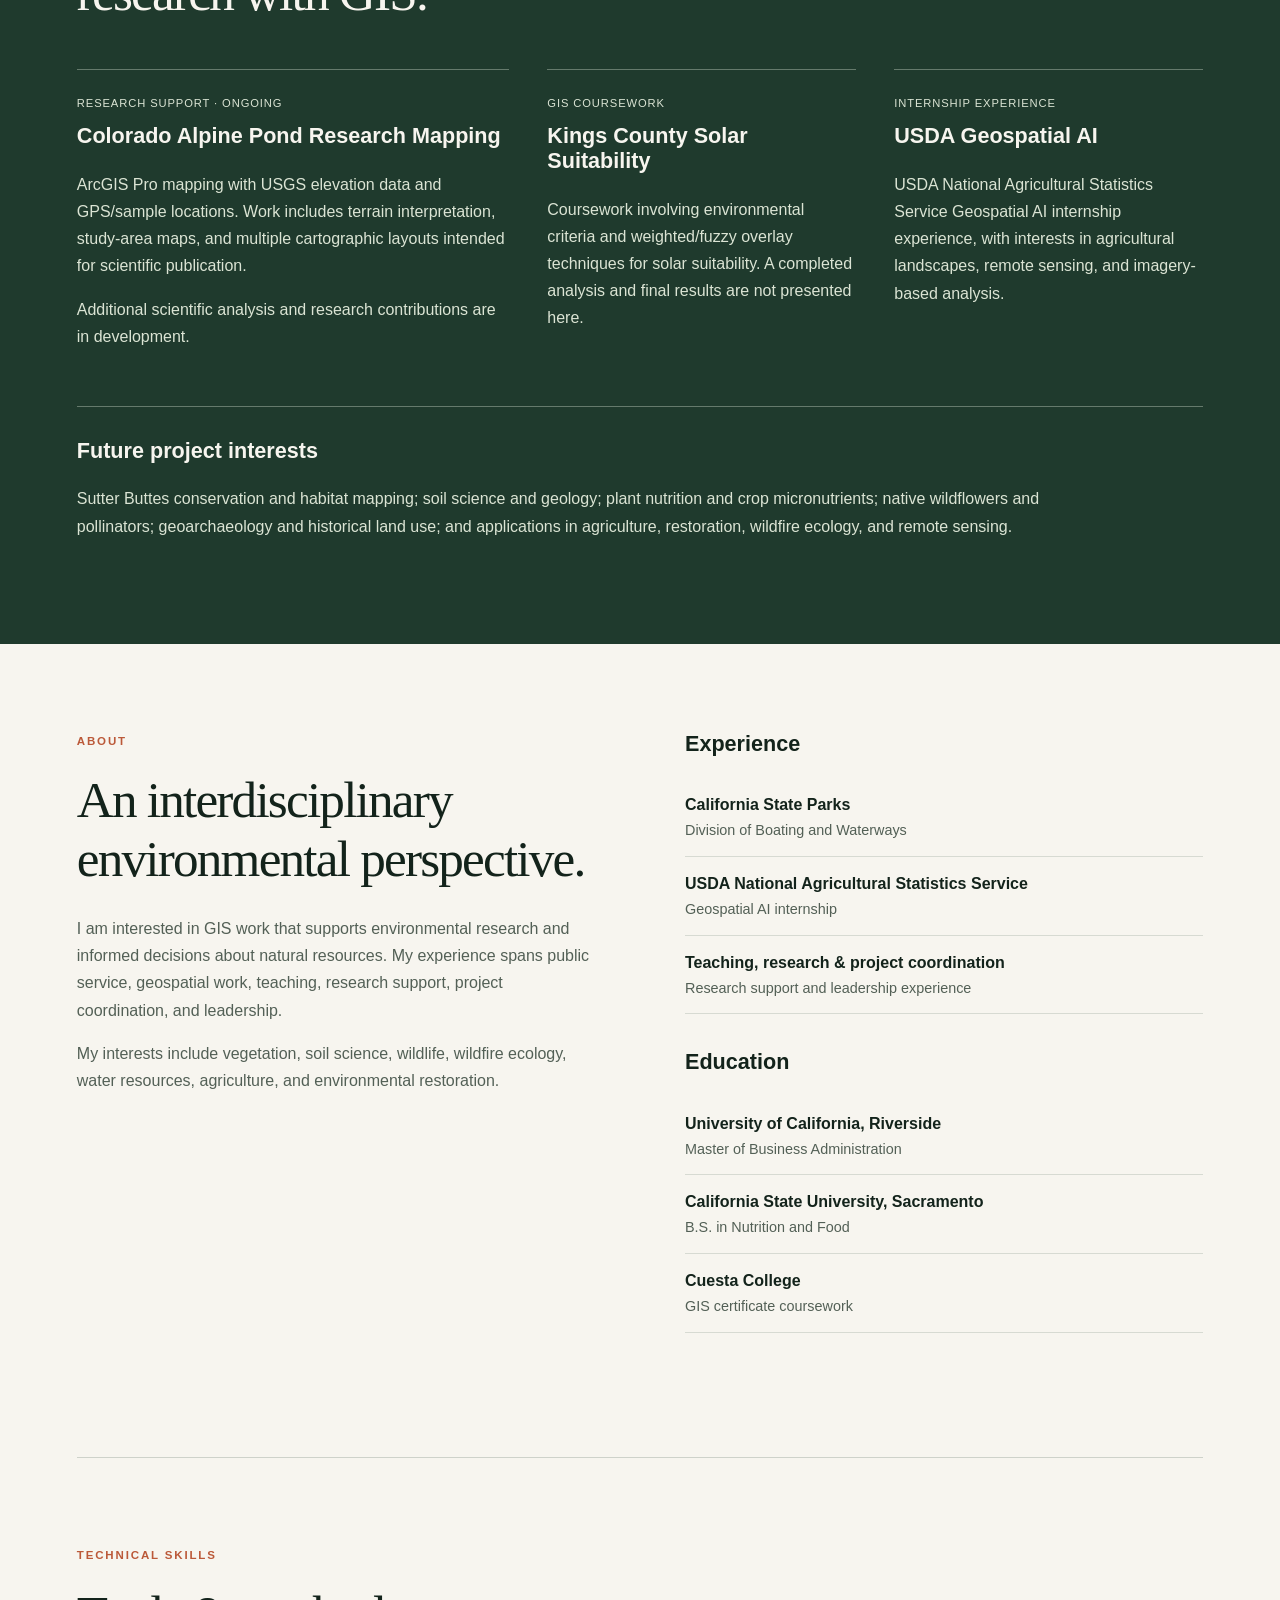
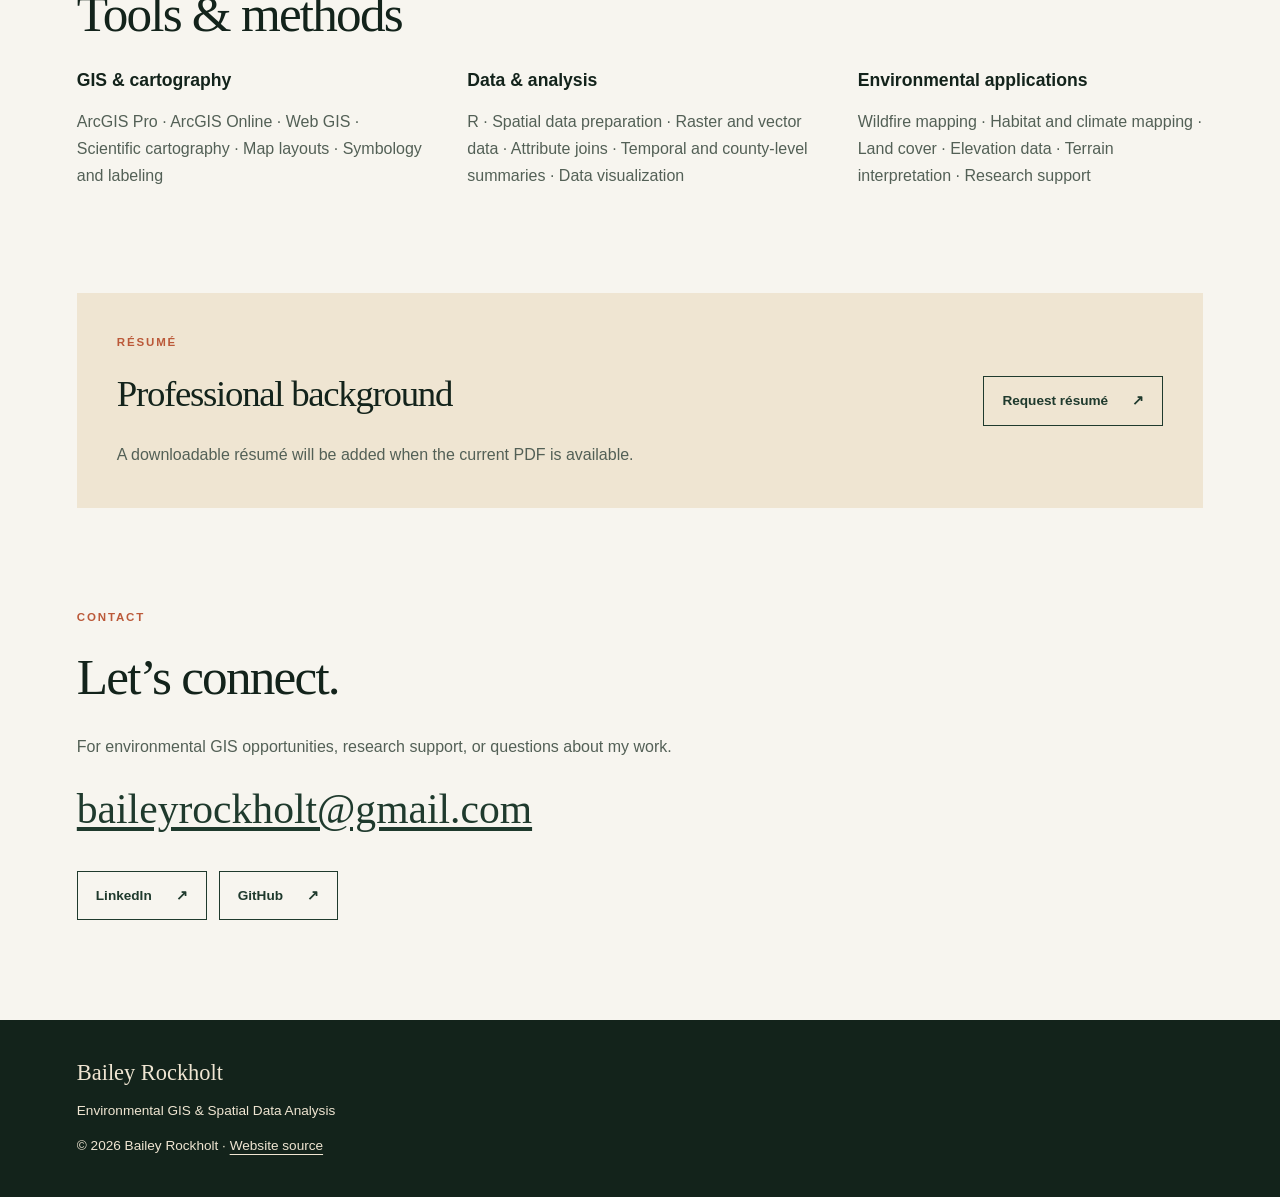
==== commit 3b6660df: "Add interactive wildfire map and evidence-based case study interpretation" ====
--- a/index.html
+++ b/index.html
@@ -44,7 +44,7 @@
 <p class="hero-caption">Wildfire · Habitat · Terrain · Water resources</p>
 </section>
 <section class="section introduction">
-<p class="eyebrow">Environmental questions. Spatial evidence.</p>
+<p class="eyebrow">Environmental GIS portfolio</p>
 <h2>GIS across landscapes<br>and disciplines.</h2>
 <p>I work with ArcGIS Pro, ArcGIS Online, and R to prepare spatial data, analyze environmental patterns, and communicate results. My background brings together GIS coursework, public service, agricultural geospatial work, and research support.</p>
 </section>
--- a/style.css
+++ b/style.css
@@ -576,3 +576,9 @@
 }
 
 }
+
+/* Interactive project map */
+.interactive-project { margin: 0 0 64px; }
+.map-embed { display: block; width: 100%; height: 640px; border: 1px solid #1f3a2d40; background: var(--sage); }
+.map-help { margin-top: 14px; font-size: .9rem; }
+@media (max-width: 700px) { .map-embed { height: 480px; } }
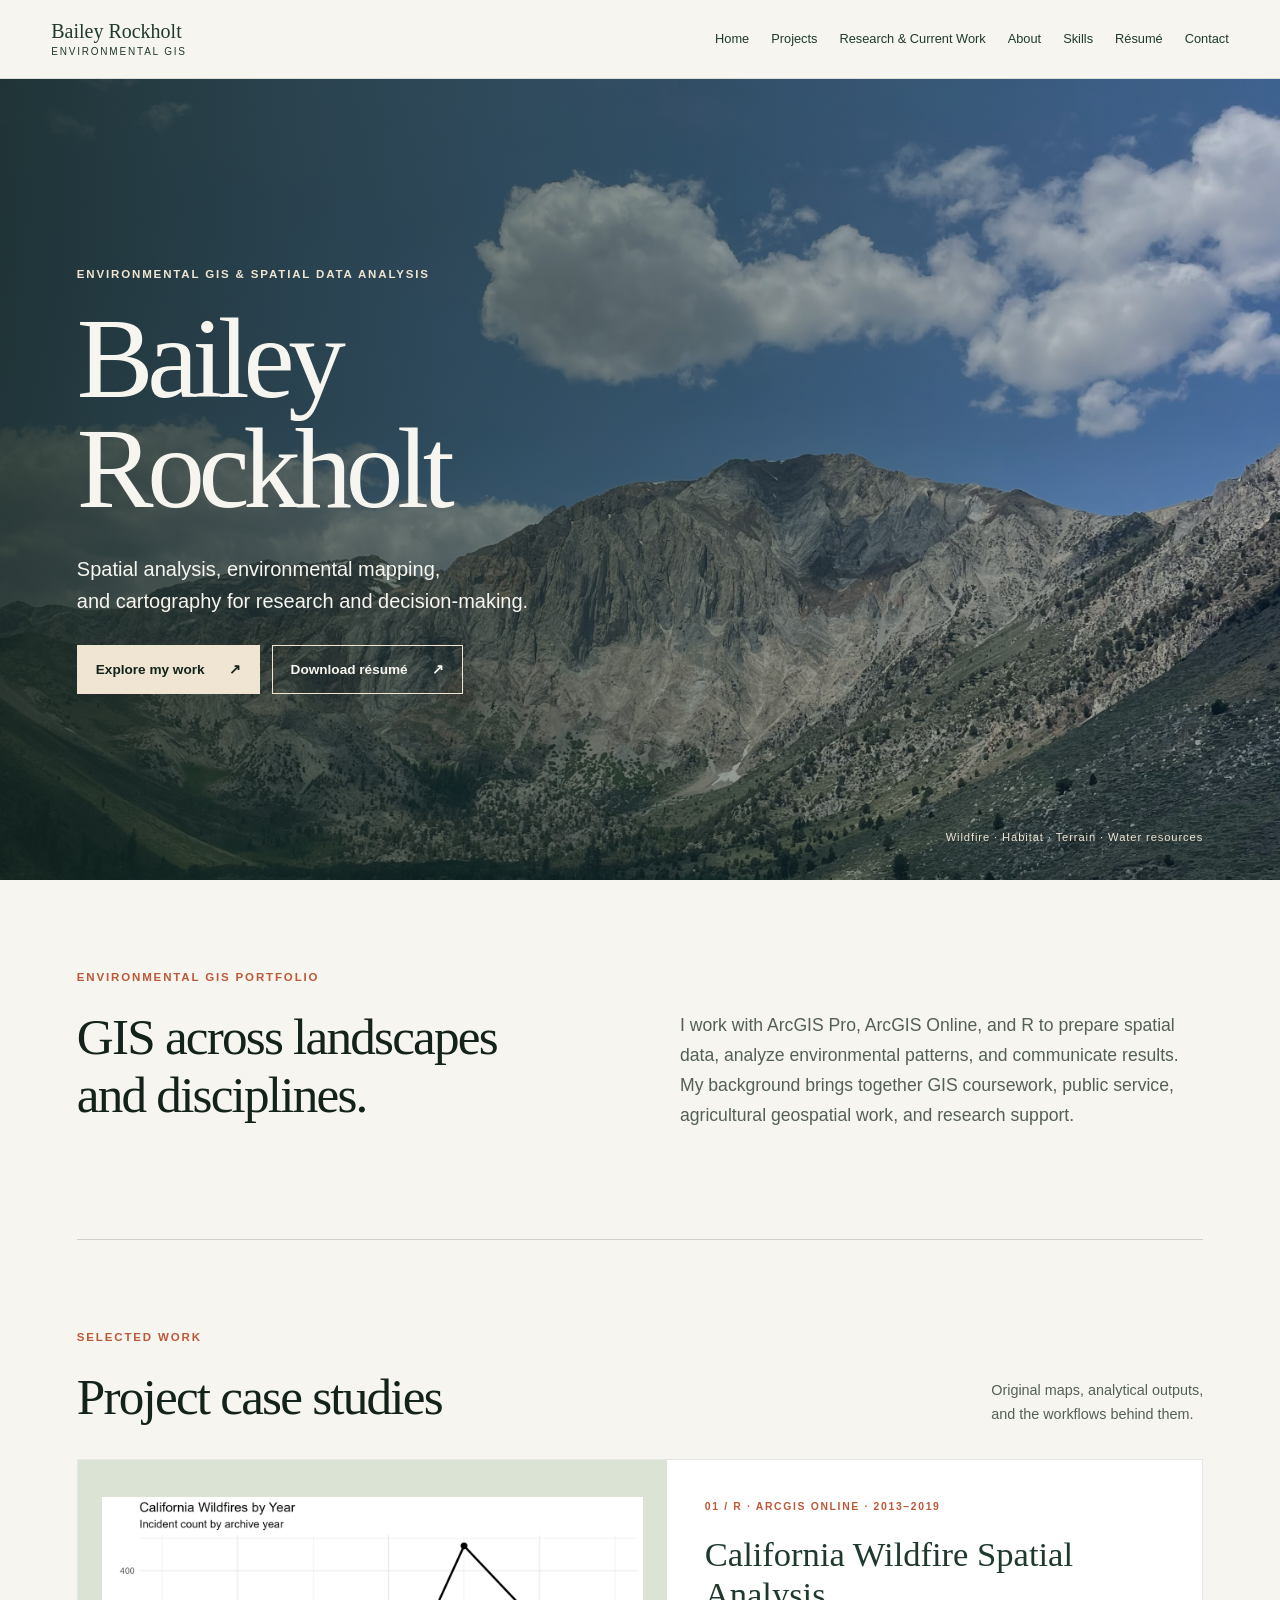
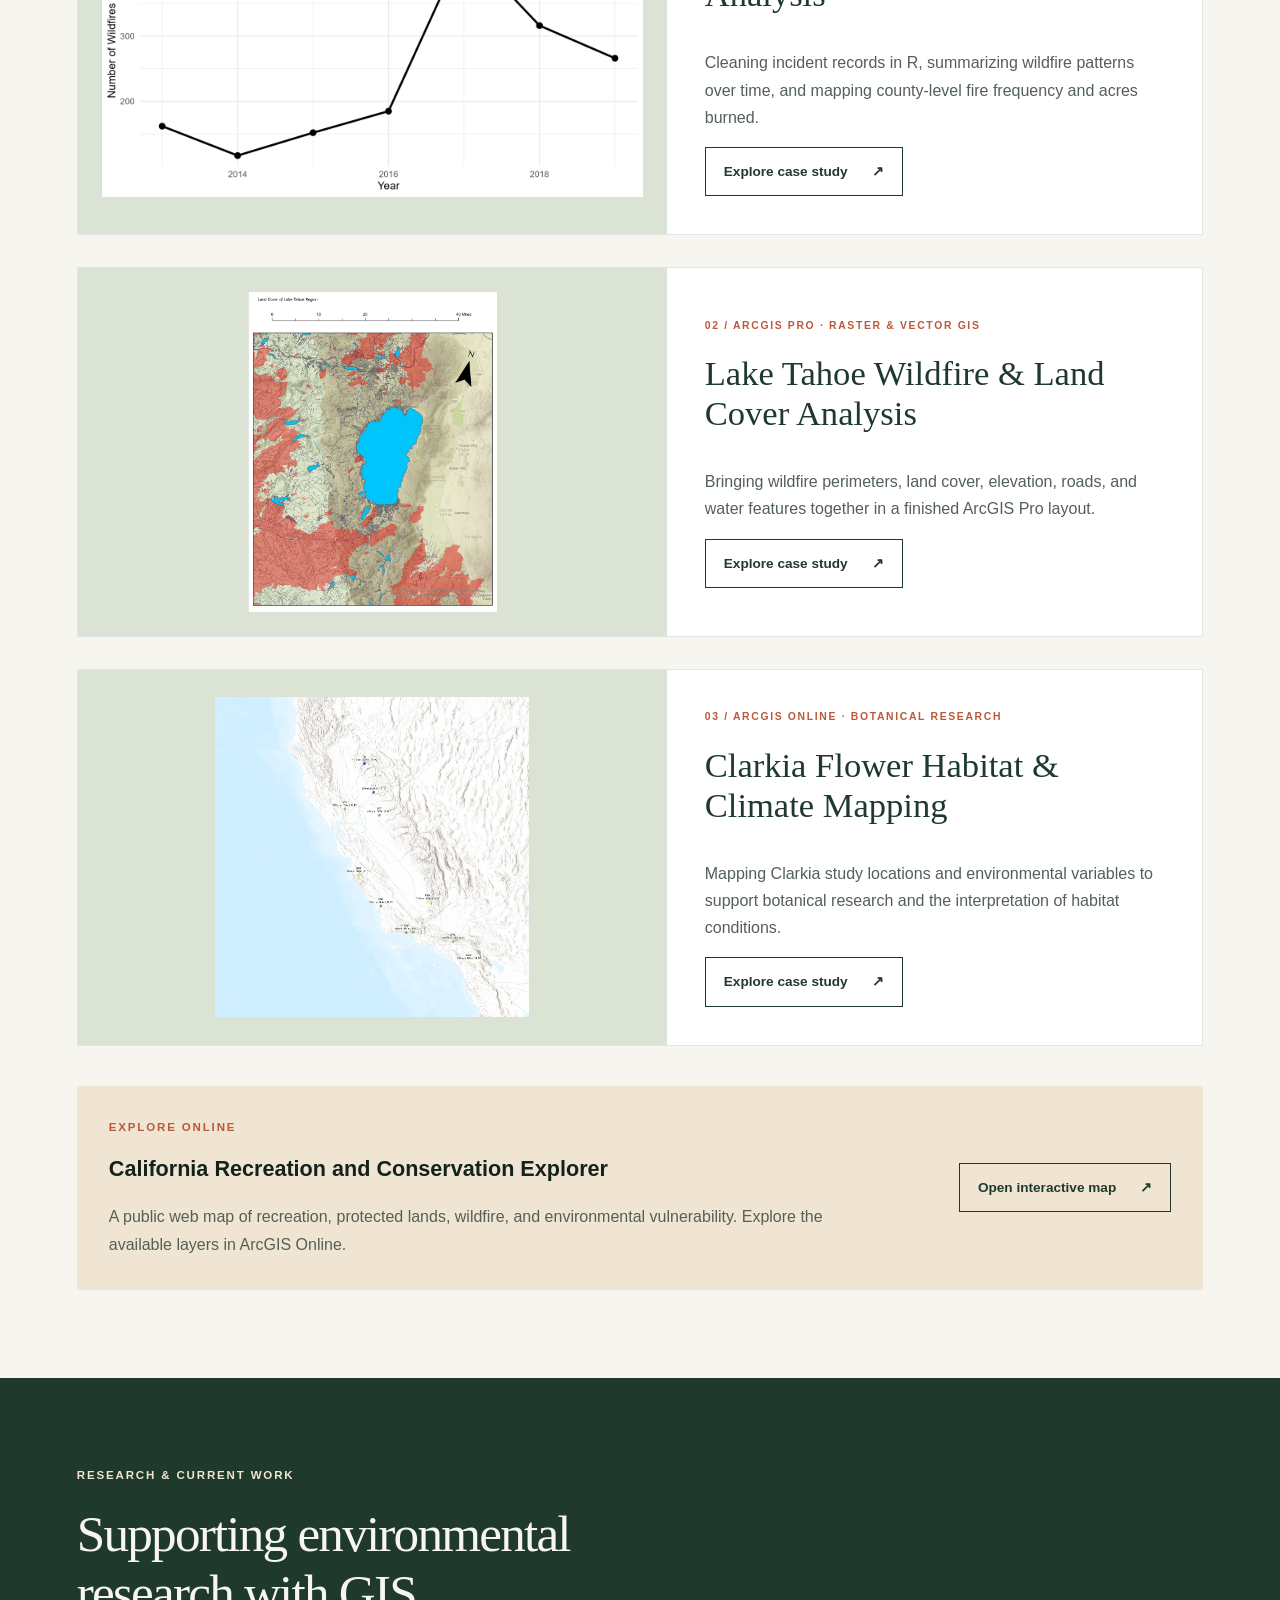
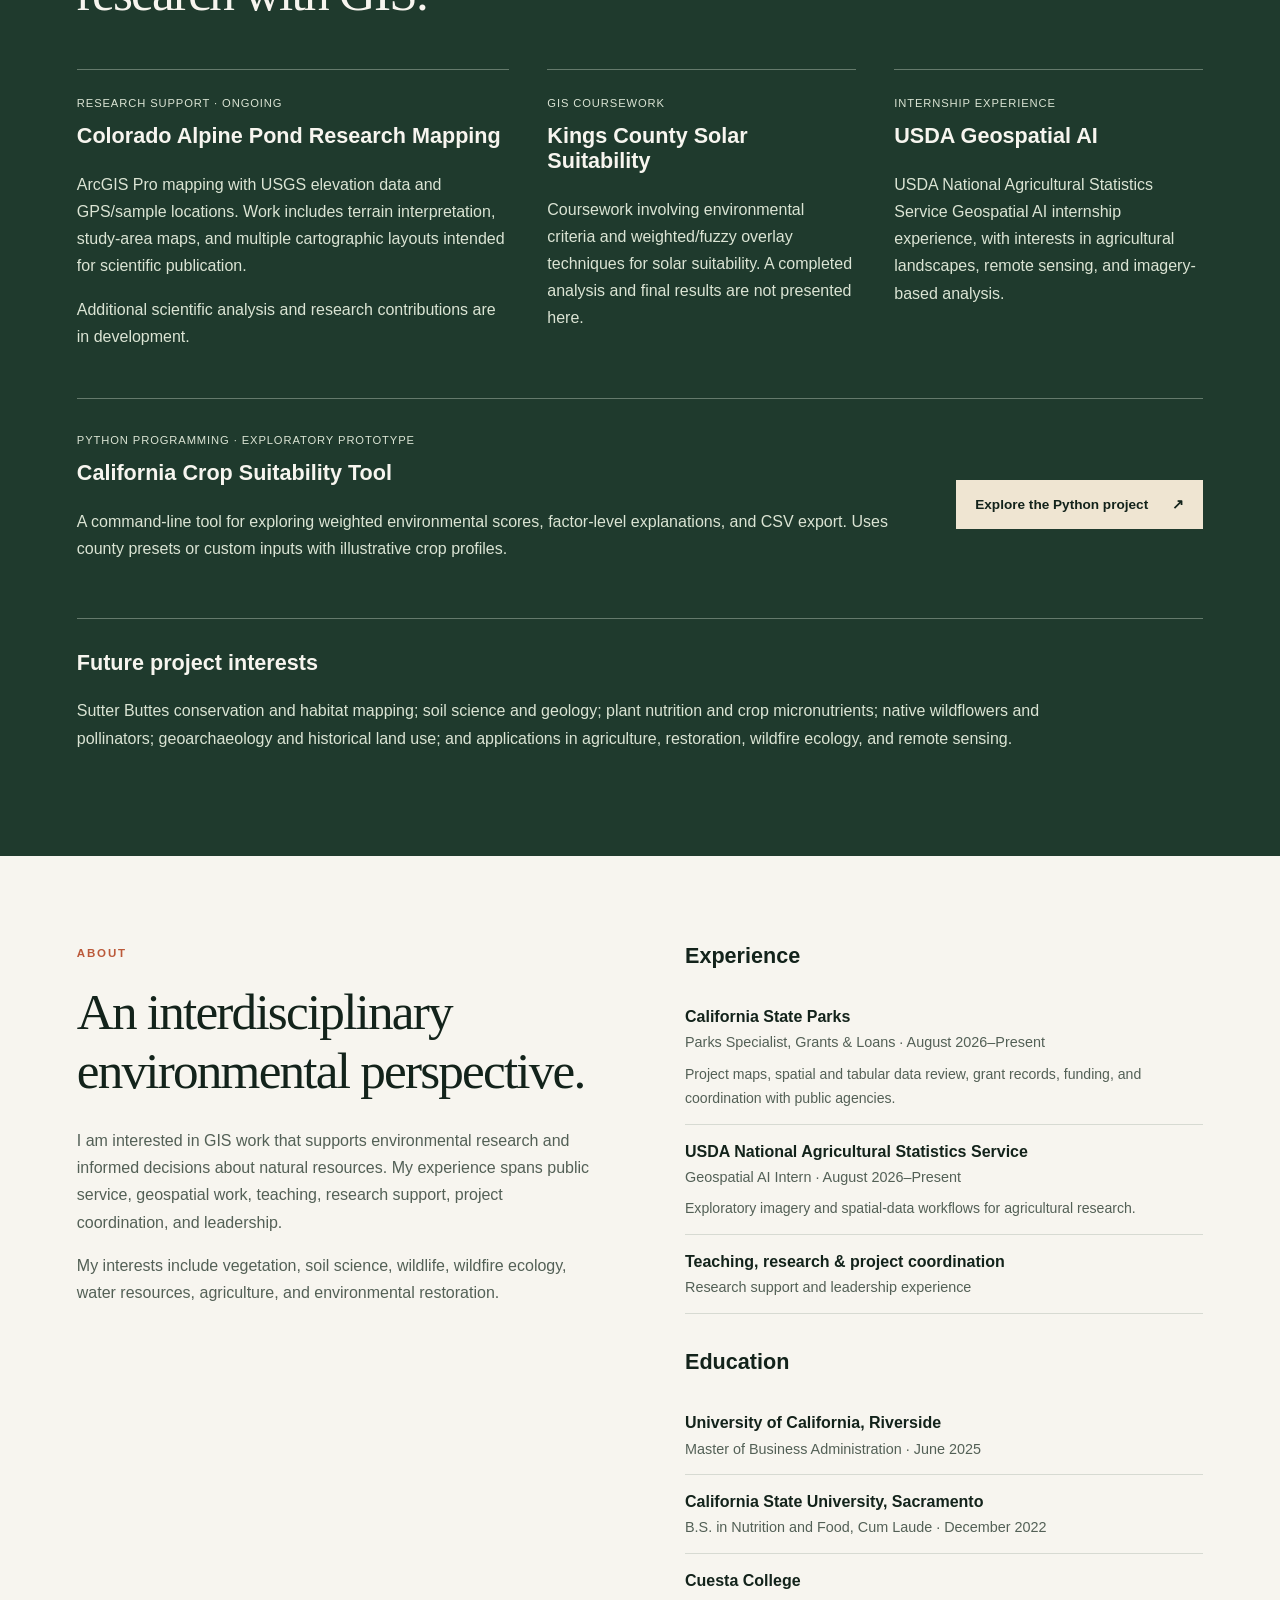
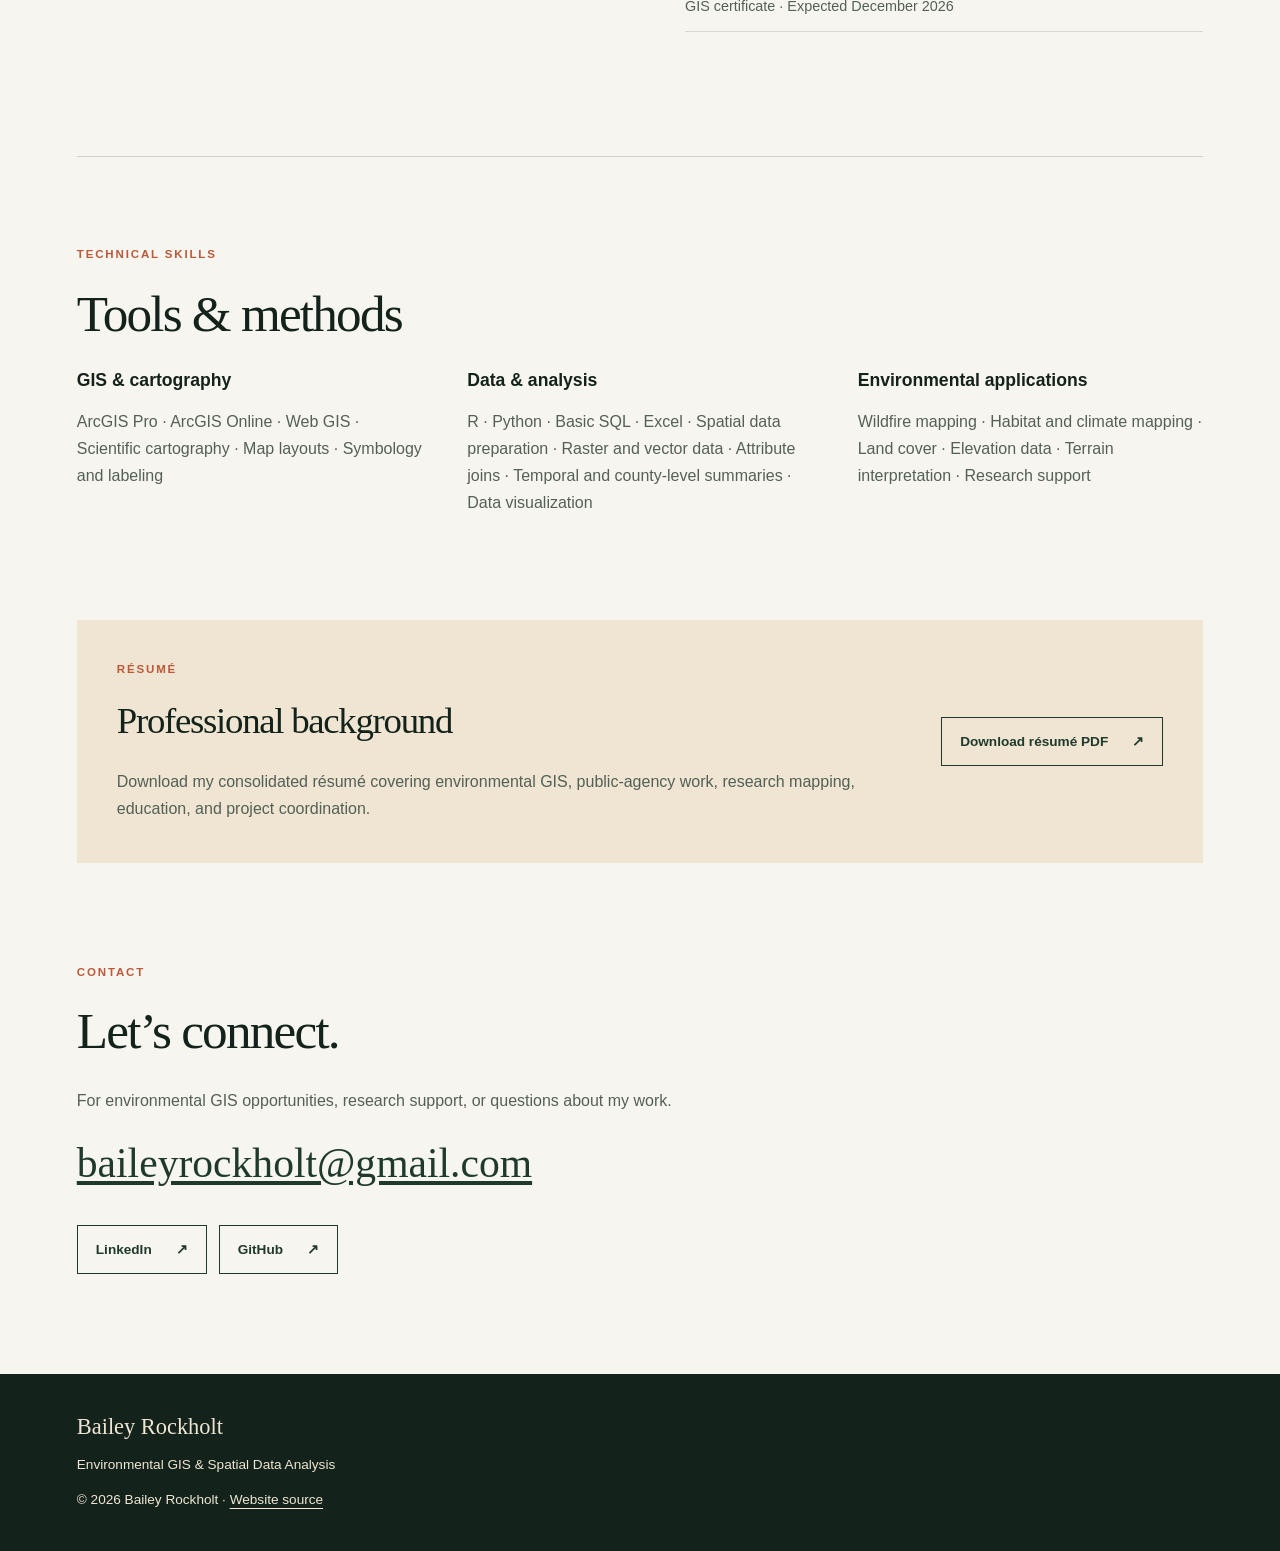
==== commit 6d73a0b3: "Add consolidated GIS resume and supplied R and Python project evidence" ====
--- a/index.html
+++ b/index.html
@@ -37,7 +37,7 @@
 <div class="actions">
 <a class="button light" href="#projects">Explore my work <span aria-hidden="true">↗</span>
 </a>
-<a class="button outline" href="#contact">Get in touch <span aria-hidden="true">↗</span>
+<a class="button outline" href="assets/Bailey_Rockholt_Environmental_GIS_Resume.pdf" download>Download résumé <span aria-hidden="true">↗</span>
 </a>
 </div>
 </div>
@@ -132,6 +132,7 @@
 <p>USDA National Agricultural Statistics Service Geospatial AI internship experience, with interests in agricultural landscapes, remote sensing, and imagery-based analysis.</p>
 </article>
 </div>
+<article class="programming-feature"><div><p class="status">Python programming · Exploratory prototype</p><h3>California Crop Suitability Tool</h3><p>A command-line tool for exploring weighted environmental scores, factor-level explanations, and CSV export. Uses county presets or custom inputs with illustrative crop profiles.</p></div><a class="button light" href="crop-suitability.html">Explore the Python project <span aria-hidden="true">↗</span></a></article>
 <div class="future">
 <h3>Future project interests</h3>
 <p>Sutter Buttes conservation and habitat mapping; soil science and geology; plant nutrition and crop micronutrients; native wildflowers and pollinators; geoarchaeology and historical land use; and applications in agriculture, restoration, wildfire ecology, and remote sensing.</p>
@@ -150,11 +151,11 @@
 <ul class="record-list">
 <li>
 <strong>California State Parks</strong>
-<span>Division of Boating and Waterways</span>
+<span>Parks Specialist, Grants &amp; Loans · August 2026–Present</span><p>Project maps, spatial and tabular data review, grant records, funding, and coordination with public agencies.</p>
 </li>
 <li>
 <strong>USDA National Agricultural Statistics Service</strong>
-<span>Geospatial AI internship</span>
+<span>Geospatial AI Intern · August 2026–Present</span><p>Exploratory imagery and spatial-data workflows for agricultural research.</p>
 </li>
 <li>
 <strong>Teaching, research & project coordination</strong>
@@ -165,15 +166,15 @@
 <ul class="record-list">
 <li>
 <strong>University of California, Riverside</strong>
-<span>Master of Business Administration</span>
+<span>Master of Business Administration · June 2025</span>
 </li>
 <li>
 <strong>California State University, Sacramento</strong>
-<span>B.S. in Nutrition and Food</span>
+<span>B.S. in Nutrition and Food, Cum Laude · December 2022</span>
 </li>
 <li>
 <strong>Cuesta College</strong>
-<span>GIS certificate coursework</span>
+<span>GIS certificate · Expected December 2026</span>
 </li>
 </ul>
 </div>
@@ -188,7 +189,7 @@
 </div>
 <div>
 <h3>Data & analysis</h3>
-<p>R · Spatial data preparation · Raster and vector data · Attribute joins · Temporal and county-level summaries · Data visualization</p>
+<p>R · Python · Basic SQL · Excel · Spatial data preparation · Raster and vector data · Attribute joins · Temporal and county-level summaries · Data visualization</p>
 </div>
 <div>
 <h3>Environmental applications</h3>
@@ -200,9 +201,9 @@
 <div>
 <p class="eyebrow">Résumé</p>
 <h2>Professional background</h2>
-<p>A downloadable résumé will be added when the current PDF is available.</p>
-</div>
-<a class="button " href="mailto:baileyrockholt@gmail.com?subject=R%C3%A9sum%C3%A9%20request">Request résumé <span aria-hidden="true">↗</span>
+<p>Download my consolidated résumé covering environmental GIS, public-agency work, research mapping, education, and project coordination.</p>
+</div>
+<a class="button " href="assets/Bailey_Rockholt_Environmental_GIS_Resume.pdf" download>Download résumé PDF <span aria-hidden="true">↗</span>
 </a>
 </section>
 <section id="contact" class="section contact">
--- a/style.css
+++ b/style.css
@@ -575,10 +575,25 @@
   animation:none!important
 }
 
-}
+}
 
 /* Interactive project map */
 .interactive-project { margin: 0 0 64px; }
 .map-embed { display: block; width: 100%; height: 640px; border: 1px solid #1f3a2d40; background: var(--sage); }
 .map-help { margin-top: 14px; font-size: .9rem; }
 @media (max-width: 700px) { .map-embed { height: 480px; } }
+
+.source-section { padding: 28px 0 40px; border-top: 1px solid #1f3a2d30; }
+.case-summary > * { min-width: 0; }
+.programming-feature { display:flex; align-items:center; gap:32px; border-top:1px solid #dbe4d460; margin-top:32px; padding-top:32px; }
+.programming-feature>div { flex:1; }
+.programming-feature .button { flex-shrink:0; }
+.example-output { margin:40px 0; }
+.table-scroll { overflow-x:auto; margin-bottom:24px; }
+table { width:100%; border-collapse:collapse; background:white; font-size:.95rem; }
+caption { text-align:left; padding-bottom:12px; color:var(--muted); }
+th,td { text-align:left; padding:14px; border:1px solid #1f3a2d30; }
+th { background:var(--sage); }
+pre { padding:18px; background:var(--sand); overflow-x:auto; }
+.record-list p { font-size:.88rem; margin:8px 0 0; }
+@media(max-width:700px) { .programming-feature { display:block; } .programming-feature .button { margin-top:16px; } }
